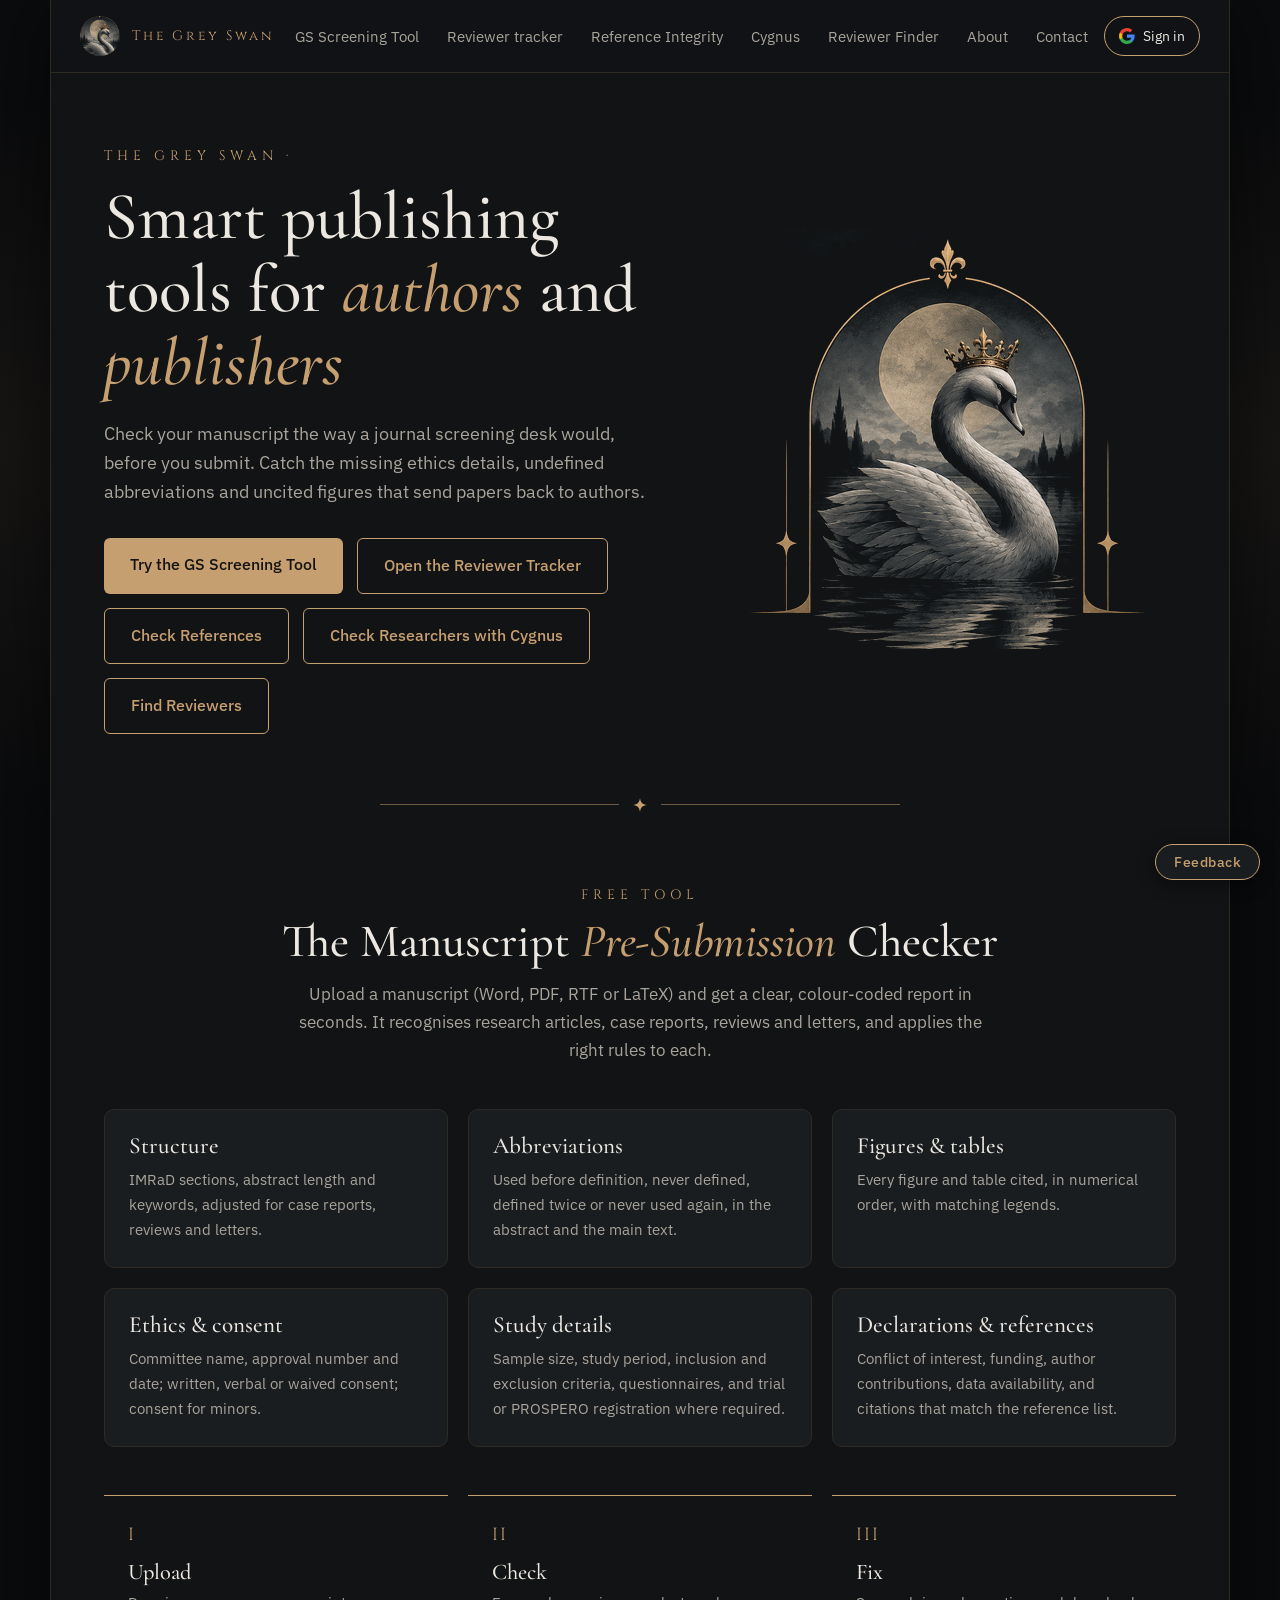
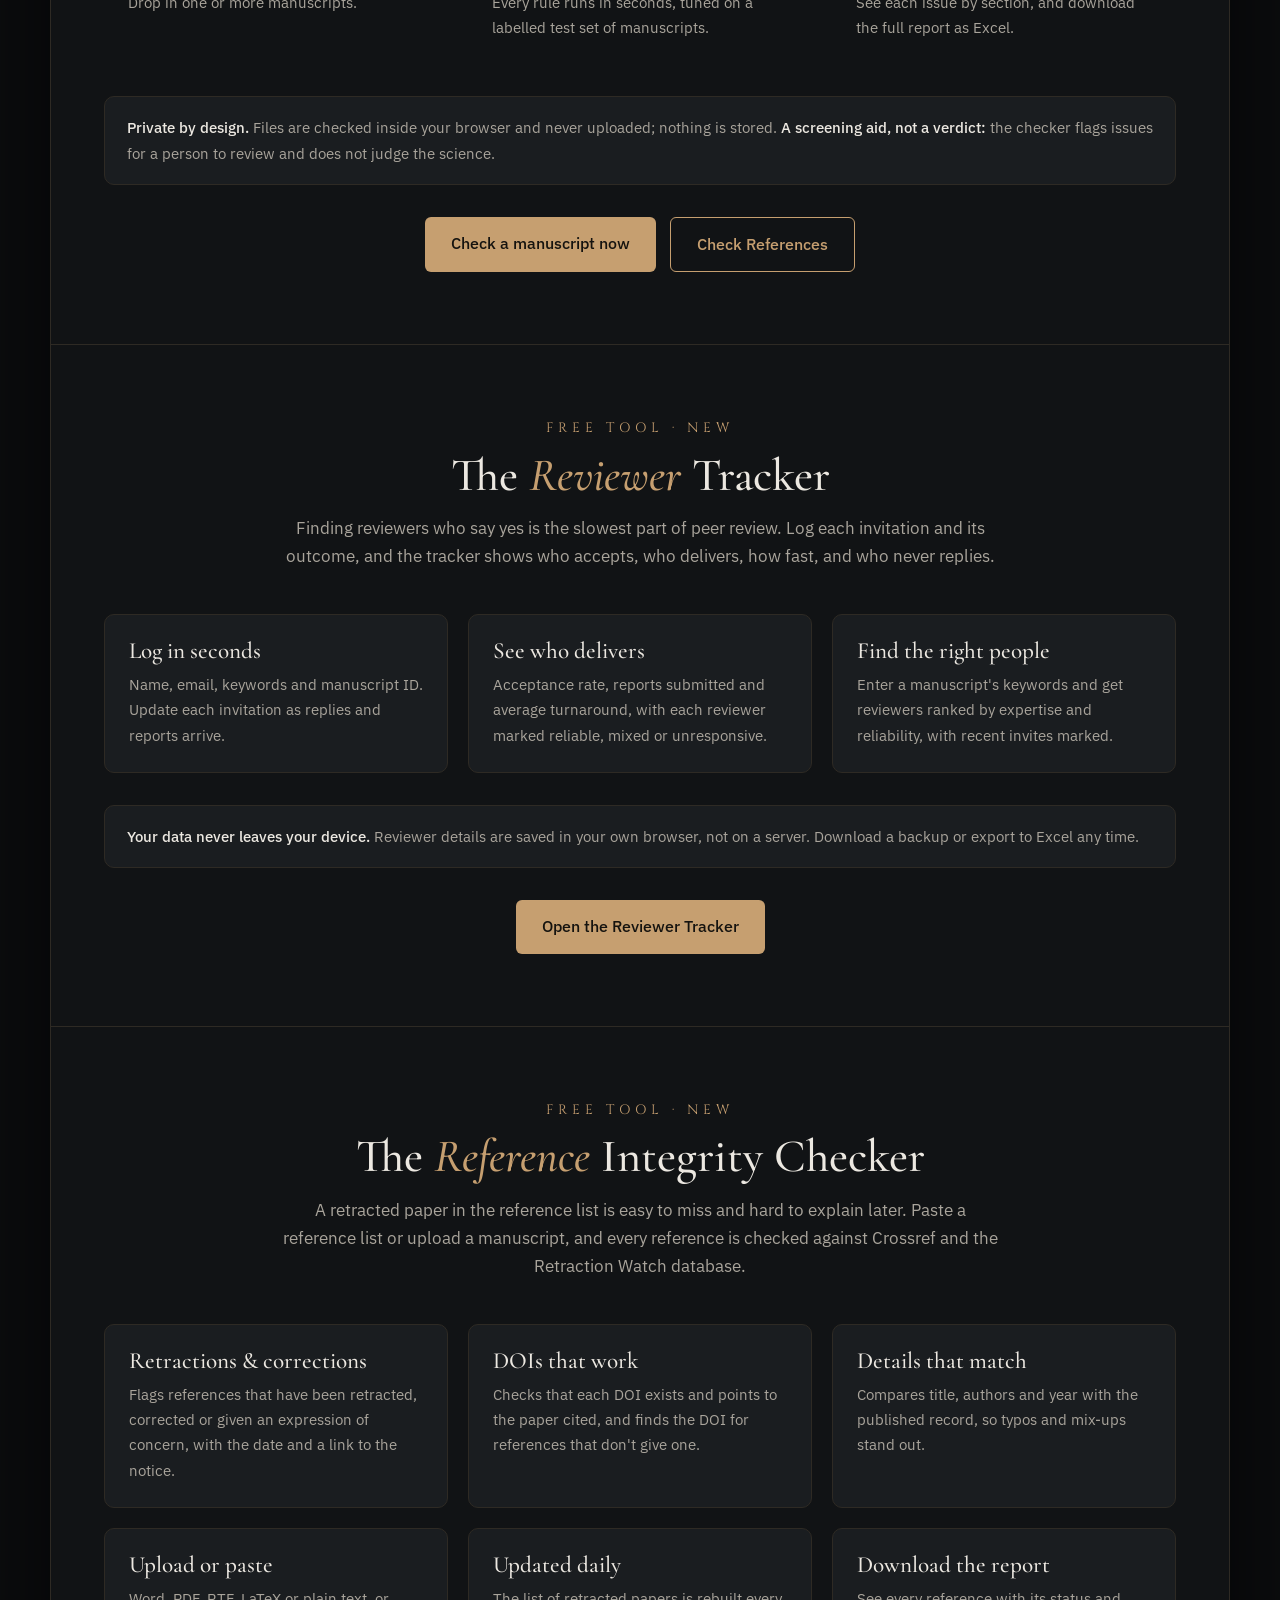
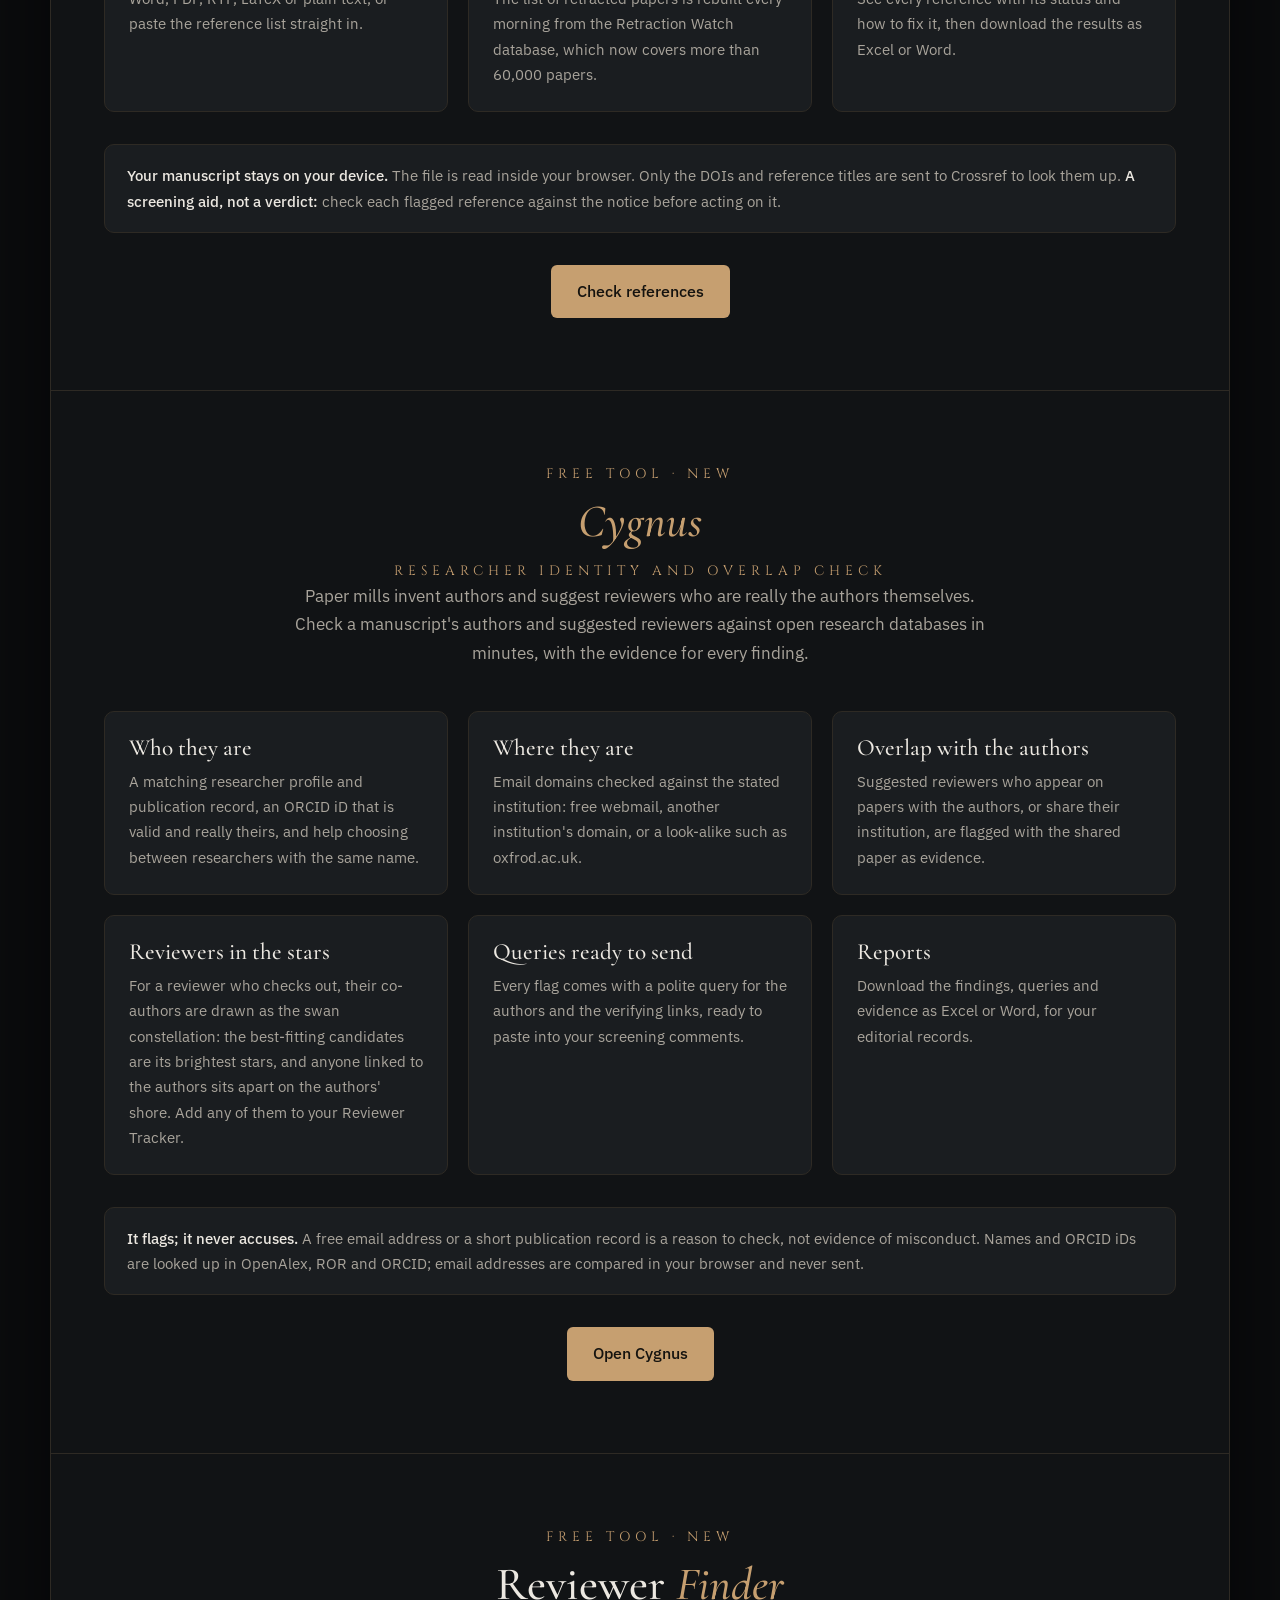
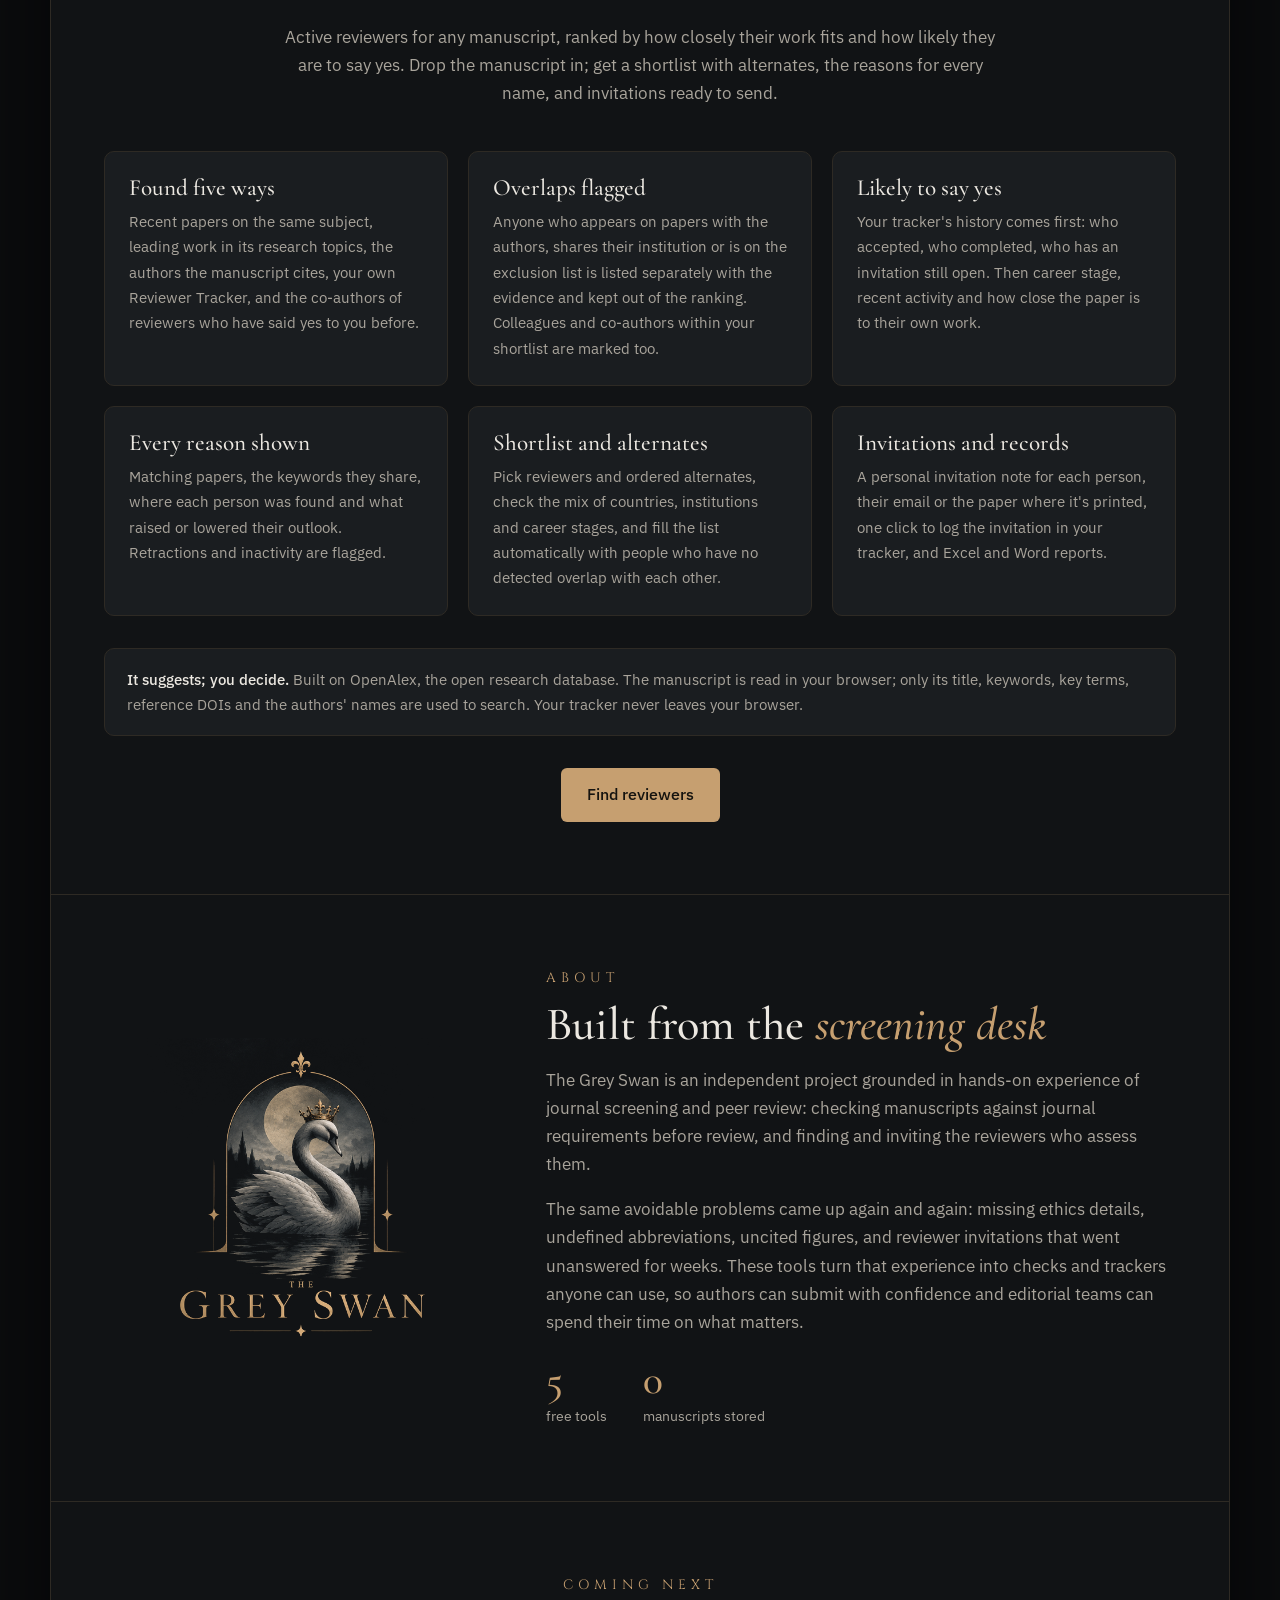
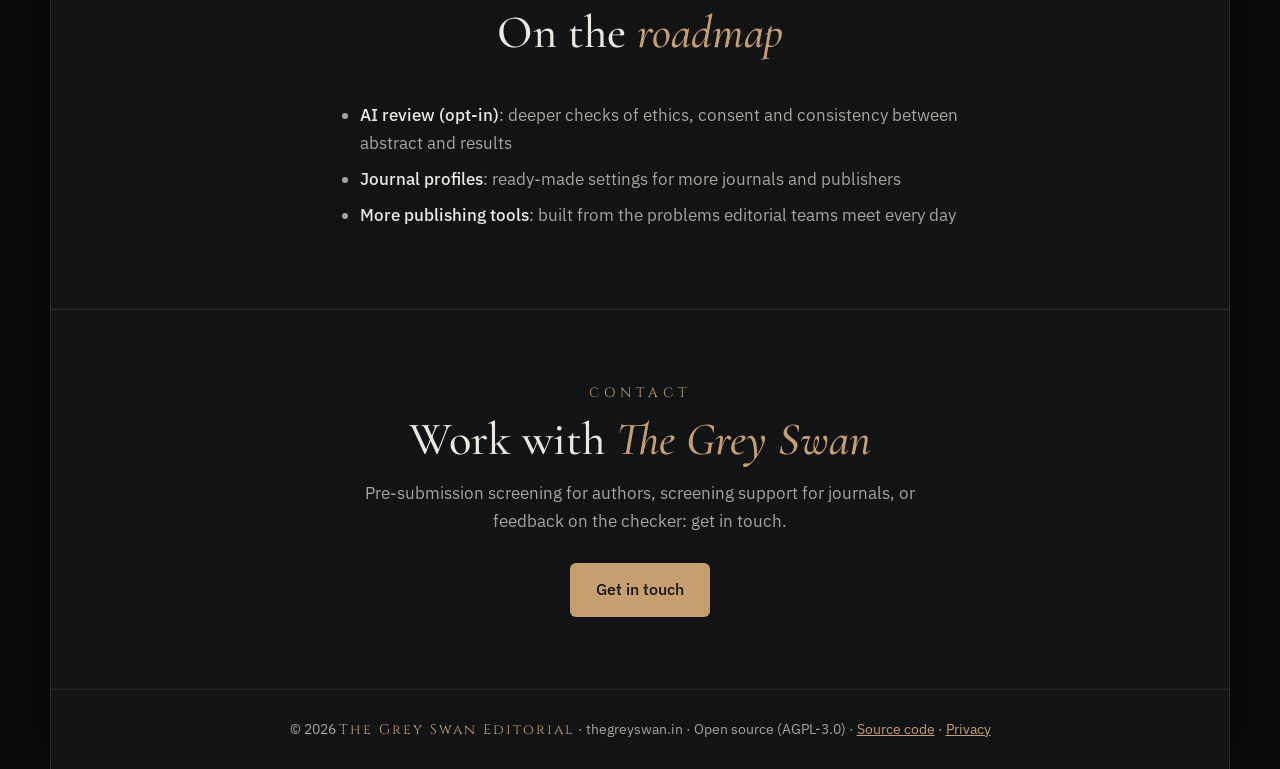
==== index.html @ 47dfd4cc "Add files via upload" ====
<!doctype html>
<html lang="en">
<script>document.documentElement.classList.add("js")</script>
<head>
<meta charset="utf-8">
<meta name="viewport" content="width=device-width, initial-scale=1">
<title>The Grey Swan | Manuscript Pre-Submission Checker</title>
<meta name="description" content="Free tools for authors and journals. Check a manuscript before submission: IMRaD structure, abbreviations, figure and table citations, ethics and consent statements, declarations and references.">
<link rel="canonical" href="https://thegreyswan.in/">
<link rel="icon" type="image/png" sizes="192x192" href="/assets/favicon.png">
<link rel="apple-touch-icon" href="assets/apple-touch-icon.png">
<meta name="theme-color" content="#111315">

<!-- Link previews (LinkedIn, WhatsApp, X) -->
<meta property="og:type" content="website">
<meta property="og:site_name" content="The Grey Swan">
<meta property="og:title" content="The Grey Swan | Manuscript Pre-Submission Checker">
<meta property="og:description" content="Run the technical checks a journal screening desk performs, before you submit. Free and private.">
<meta property="og:url" content="https://thegreyswan.in/">
<meta property="og:image" content="https://thegreyswan.in/assets/og-image.jpg">
<meta name="twitter:card" content="summary_large_image">

<!-- Tells Google what this site and tool are -->
<script type="application/ld+json">
{
  "@context": "https://schema.org",
  "@graph": [
    {"@type": "Organization", "name": "The Grey Swan", "url": "https://thegreyswan.in/",
     "logo": "https://thegreyswan.in/assets/grey_swan_icon.png", "email": "harsh@thegreyswan.in"},
    {"@type": "WebApplication", "name": "Manuscript Pre-Submission Checker",
     "url": "https://thegreyswan.in/checker/", "applicationCategory": "ProductivityApplication",
     "operatingSystem": "Web browser", "offers": {"@type": "Offer", "price": "0", "priceCurrency": "INR"},
     "publisher": {"@type": "Organization", "name": "The Grey Swan"}}
  ]
}
</script>

<link rel="preconnect" href="https://fonts.googleapis.com">
<link rel="preconnect" href="https://fonts.gstatic.com" crossorigin>
<link href="https://fonts.googleapis.com/css2?family=Cinzel:wght@400;500&family=Cormorant+Garamond:ital,wght@0,500;0,600;1,500&family=IBM+Plex+Sans:wght@400;500&display=swap" rel="stylesheet">

<style>
  :root {
    --bg: #111315; --card: #1A1D20; --line: #2E2A24;
    --ink: #ECE8E1; --muted: #A9A49B; --gold: #C69F70; --gold-bright: #E2B885;
    --serif: 'Cormorant Garamond', Georgia, serif;
    --caps: 'Cinzel', 'Trajan Pro', Georgia, serif;
    --sans: 'IBM Plex Sans', system-ui, sans-serif;
  }
  * { box-sizing: border-box; }
  html { scroll-behavior: smooth; }
  body { margin: 0; background: var(--bg); color: var(--ink); font-family: var(--sans);
         font-size: 17px; line-height: 1.65; -webkit-font-smoothing: antialiased; }
  a { color: var(--gold); }
  a:hover { color: var(--gold-bright); }
  img { max-width: 100%; height: auto; display: block; }
  .wrap { max-width: 1120px; margin: 0 auto; padding: 0 24px; }

  /* Header */
  header { border-bottom: 1px solid var(--line); }
  .nav { display: flex; align-items: center; justify-content: space-between; gap: 16px; padding: 16px 0; }
  .brand { display: flex; align-items: center; gap: 12px; text-decoration: none; color: var(--ink); }
  .brand img { width: 40px; height: 40px; border-radius: 50%; object-fit: cover; }
  .brand span { font-family: var(--caps); letter-spacing: 3px; font-size: 0.85rem; color: var(--gold); }
  .nav nav { margin-left: auto; }
  .nav ul { display: flex; gap: 28px; list-style: none; margin: 0; padding: 0; }
  .nav ul a { color: var(--muted); text-decoration: none; font-size: 0.92rem; }
  .nav ul a:hover { color: var(--ink); }

  /* Hero */
  .hero { display: grid; grid-template-columns: 1.25fr 1fr; gap: 48px; align-items: center; padding-top: 72px; padding-bottom: 64px; }
  .eyebrow { font-family: var(--caps); color: var(--gold); letter-spacing: 5px; font-size: 0.85rem; text-transform: uppercase; }
  .eyebrow span { color: var(--muted); }
  h1, h2, h3 { font-family: var(--serif); font-weight: 500; line-height: 1.08; margin: 0; }
  h1 { font-size: clamp(2.6rem, 6vw, 4.2rem); margin: 14px 0 20px; }
  h1 em, h2 em { color: var(--gold); }
  .lead { color: var(--muted); font-size: 1.1rem; max-width: 560px; margin: 0 0 32px; }
  .buttons { display: flex; flex-wrap: wrap; gap: 14px; }
  .btn { display: inline-block; padding: 14px 26px; border-radius: 6px; text-decoration: none; font-weight: 500;
         font-size: 0.98rem; min-height: 48px; }
  .btn-gold { background: var(--gold); color: #15130F; }
  .btn-gold:hover { background: var(--gold-bright); color: #15130F; }
  .btn-line { border: 1px solid var(--gold); color: var(--gold); }
  .btn-line:hover { background: rgba(198, 159, 112, 0.1); }
  .hero-art img { margin: 0 auto; max-height: 420px; width: auto; }

  /* Ornament divider */
  .ornament { display: flex; align-items: center; gap: 14px; margin: 0 auto; max-width: 520px; }
  .ornament::before, .ornament::after { content: ""; flex: 1; height: 1px; background: var(--gold); opacity: 0.5; }
  .ornament svg { width: 14px; height: 14px; flex: none; }

  /* Sections */
  section { padding: 72px 0; }
  .section-head { text-align: center; max-width: 720px; margin: 0 auto 44px; }
  h2 { font-size: clamp(2rem, 4.5vw, 2.9rem); margin: 10px 0 14px; }
  .section-head p { color: var(--muted); margin: 0; }
  .grid { display: grid; grid-template-columns: repeat(3, 1fr); gap: 20px; }
  .grid + .grid { margin-top: 20px; }
  .card { background: var(--card); border: 1px solid var(--line); border-radius: 10px; padding: 24px; }
  .card h3 { font-size: 1.45rem; color: var(--ink); margin-bottom: 8px; }
  .card p { color: var(--muted); margin: 0; font-size: 0.96rem; }
  .steps { counter-reset: step; display: grid; grid-template-columns: repeat(3, 1fr); gap: 20px; }
  .step { counter-increment: step; padding: 24px; border-top: 1px solid var(--gold); }
  .step::before { content: counter(step, upper-roman); font-family: var(--caps); color: var(--gold); font-size: 1.1rem; letter-spacing: 2px; }
  .step h3 { font-size: 1.4rem; margin: 10px 0 6px; }
  .step p { color: var(--muted); margin: 0; font-size: 0.96rem; }
  .note { background: var(--card); border: 1px solid var(--line); border-radius: 10px; padding: 18px 22px;
          color: var(--muted); font-size: 0.95rem; margin-top: 32px; }
  .note b { color: var(--ink); font-weight: 500; }

  .about { display: grid; grid-template-columns: 1fr 1.6fr; gap: 48px; align-items: center; }
  .stats { display: flex; gap: 36px; flex-wrap: wrap; margin-top: 24px; }
  .stat b { display: block; font-family: var(--serif); font-size: 2.6rem; color: var(--gold); font-weight: 500; line-height: 1; }
  .stat span { color: var(--muted); font-size: 0.9rem; }
  .about p { color: var(--muted); }
  .about-logo img { max-width: 320px; margin: 0 auto; }

  .soon li { margin-bottom: 8px; color: var(--muted); }
  .soon li b { color: var(--ink); font-weight: 500; }

  .contact { text-align: center; }
  footer { border-top: 1px solid var(--line); padding: 28px 0; color: var(--muted); font-size: 0.88rem; text-align: center; }
  footer .name { font-family: var(--caps); color: var(--gold); letter-spacing: 2px; }

  /* ---------- Still side rails + scrolling centre page ---------- */
  body { background: #0B0C0E; }
  body::before { content: ""; position: fixed; inset: 0; z-index: -1; pointer-events: none;
    background: radial-gradient(ellipse 50% 60% at 0% 50%, rgba(198,159,112,0.07), transparent 70%),
                radial-gradient(ellipse 50% 60% at 100% 50%, rgba(198,159,112,0.07), transparent 70%); }
  .page { max-width: 1180px; margin: 0 auto; background: var(--bg);
          border-left: 1px solid var(--line); border-right: 1px solid var(--line);
          box-shadow: 0 0 80px rgba(0,0,0,0.6); }
  header { position: sticky; top: 0; z-index: 20; background: rgba(17,19,21,0.86);
           -webkit-backdrop-filter: blur(10px); backdrop-filter: blur(10px); }

  .rail { position: fixed; top: 0; bottom: 0; width: calc((100vw - 1180px) / 2); z-index: 10;
          display: none; align-items: center; justify-content: center; pointer-events: none; }
  .rail-left { left: 0; }
  .rail-right { right: 0; }
  .rail-line { position: absolute; top: 12vh; bottom: 12vh; left: 50%; width: 1px;
               background: linear-gradient(to bottom, transparent, rgba(198,159,112,0.45), transparent); }
  .rail-text { position: relative; writing-mode: vertical-rl; transform: rotate(180deg);
               font-family: var(--caps); color: var(--gold); letter-spacing: 8px; font-size: 0.78rem;
               background: #0B0C0E; padding: 18px 0; opacity: 0.85; }
  .rail-mark { position: absolute; width: 12px; height: 12px; left: calc(50% - 6px); }
  .rail-mark.top { top: calc(12vh - 6px); } .rail-mark.bottom { bottom: calc(12vh - 6px); }
  .progress { position: absolute; left: 50%; top: 12vh; width: 1px; background: var(--gold-bright);
              height: 0; transform-origin: top; }
  .rail-nav { position: relative; list-style: none; margin: 0; padding: 0; display: flex; flex-direction: column;
              gap: 22px; pointer-events: auto; }
  .rail-nav a { display: flex; align-items: center; justify-content: center; position: relative;
                width: 16px; height: 16px; text-decoration: none; }
  .rail-nav a::before { content: ""; width: 7px; height: 7px; transform: rotate(45deg);
                        border: 1px solid var(--gold); background: #0B0C0E; transition: all .3s; }
  .rail-nav a.active::before { background: var(--gold-bright); box-shadow: 0 0 12px rgba(226,184,133,0.7);
                               width: 10px; height: 10px; }
  .rail-nav span { position: absolute; right: 26px; white-space: nowrap; font-size: 0.78rem; color: var(--muted);
                   opacity: 0; transform: translateX(6px); transition: all .25s; }
  .rail-nav a:hover span, .rail-nav a.active span { opacity: 1; transform: none; }
  .rail-nav a.active span { color: var(--gold); }
  @media (min-width: 1360px) { .rail { display: flex; } }

  section, main { scroll-margin-top: 76px; }

  /* Gentle fade-up as sections come into view */
  .js .reveal { opacity: 0; transform: translateY(28px); transition: opacity .7s ease, transform .7s ease; }
  .js .reveal.in { opacity: 1; transform: none; }
  .hero-art img { will-change: transform; }
  @media (prefers-reduced-motion: reduce) {
    html { scroll-behavior: auto; }
    .js .reveal { opacity: 1; transform: none; transition: none; }
  }

  @media (max-width: 860px) {
    .hero, .about { grid-template-columns: 1fr; gap: 32px; }
    .hero { padding-top: 40px; padding-bottom: 48px; text-align: left; }
    .hero-art { order: -1; }
    .hero-art img { max-height: 260px; }
    .grid, .steps { grid-template-columns: 1fr; }
    .nav ul { gap: 16px; }
    .about-logo { order: -1; }
    section { padding: 52px 0; }
  }
  @media (max-width: 520px) {
    .nav ul { display: none; }
    .eyebrow { letter-spacing: 3px; font-size: 0.75rem; }
    .btn { width: 100%; text-align: center; }
  }
</style>
<link rel="stylesheet" href="assets/account.css">
</head>
<body>

<aside class="rail rail-left" aria-hidden="true">
  <div class="rail-line"></div><div class="progress" id="progress"></div>
  <svg class="rail-mark top" viewBox="0 0 20 20"><path d="M10 0C10.8 6.5 13.5 9.2 20 10C13.5 10.8 10.8 13.5 10 20C9.2 13.5 6.5 10.8 0 10C6.5 9.2 9.2 6.5 10 0Z" fill="#C69F70"/></svg><svg class="rail-mark bottom" viewBox="0 0 20 20"><path d="M10 0C10.8 6.5 13.5 9.2 20 10C13.5 10.8 10.8 13.5 10 20C9.2 13.5 6.5 10.8 0 10C6.5 9.2 9.2 6.5 10 0Z" fill="#C69F70"/></svg>
  <div class="rail-text">The Grey Swan · Editorial · MMXXVI</div>
</aside>
<aside class="rail rail-right">
  <div class="rail-line"></div>
  <svg class="rail-mark top" viewBox="0 0 20 20"><path d="M10 0C10.8 6.5 13.5 9.2 20 10C13.5 10.8 10.8 13.5 10 20C9.2 13.5 6.5 10.8 0 10C6.5 9.2 9.2 6.5 10 0Z" fill="#C69F70"/></svg><svg class="rail-mark bottom" viewBox="0 0 20 20"><path d="M10 0C10.8 6.5 13.5 9.2 20 10C13.5 10.8 10.8 13.5 10 20C9.2 13.5 6.5 10.8 0 10C6.5 9.2 9.2 6.5 10 0Z" fill="#C69F70"/></svg>
  <ul class="rail-nav" aria-label="Sections">
    <li><a href="#top"><span>Home</span></a></li>
    <li><a href="#checker"><span>Screening tool</span></a></li>
    <li><a href="#tracker"><span>Reviewer tracker</span></a></li>
    <li><a href="#references"><span>Reference integrity</span></a></li>
    <li><a href="#researchers"><span>Cygnus</span></a></li>
    <li><a href="#reviewers"><span>Reviewer finder</span></a></li>
    <li><a href="#about"><span>About</span></a></li>
    <li><a href="#contact"><span>Contact</span></a></li>
  </ul>
</aside>

<div class="page">
<header>
  <div class="wrap nav">
    <a class="brand" href="#top" aria-label="The Grey Swan, home">
      <img src="assets/grey_swan_icon.png" alt="" width="40" height="40">
      <span>The Grey Swan</span>
    </a>
    <nav aria-label="Main">
      <ul>
        <li><a href="#checker">GS Screening Tool</a></li>
        <li><a href="#tracker">Reviewer tracker</a></li>
        <li><a href="#references">Reference Integrity</a></li>
        <li><a href="#researchers">Cygnus</a></li>
        <li><a href="#reviewers">Reviewer Finder</a></li>
        <li><a href="#about">About</a></li>
        <li><a href="#contact">Contact</a></li>
      </ul>
    </nav>
    <div id="gs-account"></div>
  </div>
</header>

<main id="top">
  <div class="wrap hero">
    <div>
      <div class="eyebrow">The Grey Swan <span>· </span></div>
      <h1>Smart publishing tools for <em>authors</em> and <em>publishers</em></h1>
      <p class="lead">Check your manuscript the way a journal screening desk would, before you submit. Catch the missing
        ethics details, undefined abbreviations and uncited figures that send papers back to authors.</p>
      <div class="buttons">
        <a class="btn btn-gold" href="checker/">Try the GS Screening Tool</a>
        <a class="btn btn-line" href="tracker/">Open the Reviewer Tracker</a>
        <a class="btn btn-line" href="references/">Check References</a>
        <a class="btn btn-line" href="researchers/">Check Researchers with Cygnus</a>
        <a class="btn btn-line" href="reviewers/">Find Reviewers</a>
      </div>
    </div>
    <div class="hero-art">
      <img src="assets/grey_swan_emblem.png" alt="The Grey Swan emblem: a crowned swan beneath a gilded arch" width="400" height="420">
    </div>
  </div>

  <div class="ornament" aria-hidden="true"><svg viewBox="0 0 20 20"><path d="M10 0C10.8 6.5 13.5 9.2 20 10C13.5 10.8 10.8 13.5 10 20C9.2 13.5 6.5 10.8 0 10C6.5 9.2 9.2 6.5 10 0Z" fill="#C69F70"/></svg></div>

  <section id="checker">
    <div class="wrap">
      <div class="section-head">
        <div class="eyebrow">Free tool</div>
        <h2>The Manuscript <em>Pre-Submission</em> Checker</h2>
        <p>Upload a manuscript (Word, PDF, RTF or LaTeX) and get a clear, colour-coded report in seconds. It recognises research articles,
          case reports, reviews and letters, and applies the right rules to each.</p>
      </div>

      <div class="grid">
        <div class="card"><h3>Structure</h3><p>IMRaD sections, abstract length and keywords, adjusted for case reports, reviews and letters.</p></div>
        <div class="card"><h3>Abbreviations</h3><p>Used before definition, never defined, defined twice or never used again, in the abstract and the main text.</p></div>
        <div class="card"><h3>Figures &amp; tables</h3><p>Every figure and table cited, in numerical order, with matching legends.</p></div>
        <div class="card"><h3>Ethics &amp; consent</h3><p>Committee name, approval number and date; written, verbal or waived consent; consent for minors.</p></div>
        <div class="card"><h3>Study details</h3><p>Sample size, study period, inclusion and exclusion criteria, questionnaires, and trial or PROSPERO registration where required.</p></div>
        <div class="card"><h3>Declarations &amp; references</h3><p>Conflict of interest, funding, author contributions, data availability, and citations that match the reference list.</p></div>
      </div>

      <div class="steps" style="margin-top:48px">
        <div class="step"><h3>Upload</h3><p>Drop in one or more manuscripts.</p></div>
        <div class="step"><h3>Check</h3><p>Every rule runs in seconds, tuned on a labelled test set of manuscripts.</p></div>
        <div class="step"><h3>Fix</h3><p>See each issue by section, and download the full report as Excel.</p></div>
      </div>

     <div class="note"><b>Private by design.</b> Files are checked inside your browser and never uploaded; nothing
  is stored. <b>A screening aid, not a verdict:</b> the checker flags issues for a person to review and does not judge the science.</div>

      <div class="buttons" style="justify-content:center;margin-top:32px">
        <a class="btn btn-gold" href="checker/">Check a manuscript now</a>
        <a class="btn btn-line" href="references/">Check References</a>
      </div>
    </div>
  </section>

  <section id="tracker" style="border-top:1px solid var(--line)">
    <div class="wrap">
      <div class="section-head">
        <div class="eyebrow">Free tool · New</div>
        <h2>The <em>Reviewer</em> Tracker</h2>
        <p>Finding reviewers who say yes is the slowest part of peer review. Log each invitation and its outcome, and the
          tracker shows who accepts, who delivers, how fast, and who never replies.</p>
      </div>
      <div class="grid">
        <div class="card"><h3>Log in seconds</h3><p>Name, email, keywords and manuscript ID. Update each invitation as replies and reports arrive.</p></div>
        <div class="card"><h3>See who delivers</h3><p>Acceptance rate, reports submitted and average turnaround, with each reviewer marked reliable, mixed or unresponsive.</p></div>
        <div class="card"><h3>Find the right people</h3><p>Enter a manuscript's keywords and get reviewers ranked by expertise and reliability, with recent invites marked.</p></div>
      </div>
      <div class="note"><b>Your data never leaves your device.</b> Reviewer details are saved in your own browser, not on a server.
        Download a backup or export to Excel any time.</div>
      <div class="buttons" style="justify-content:center;margin-top:32px">
        <a class="btn btn-gold" href="tracker/">Open the Reviewer Tracker</a>
      </div>
    </div>
  </section>
  <section id="references" style="border-top:1px solid var(--line)">
    <div class="wrap">
      <div class="section-head">
        <div class="eyebrow">Free tool · New</div>
        <h2>The <em>Reference</em> Integrity Checker</h2>
        <p>A retracted paper in the reference list is easy to miss and hard to explain later. Paste a reference list or
          upload a manuscript, and every reference is checked against Crossref and the Retraction Watch database.</p>
      </div>
      <div class="grid">
        <div class="card"><h3>Retractions &amp; corrections</h3><p>Flags references that have been retracted, corrected or given an expression of concern, with the date and a link to the notice.</p></div>
        <div class="card"><h3>DOIs that work</h3><p>Checks that each DOI exists and points to the paper cited, and finds the DOI for references that don't give one.</p></div>
        <div class="card"><h3>Details that match</h3><p>Compares title, authors and year with the published record, so typos and mix-ups stand out.</p></div>
      </div>
      <div class="grid">
        <div class="card"><h3>Upload or paste</h3><p>Word, PDF, RTF, LaTeX or plain text, or paste the reference list straight in.</p></div>
        <div class="card"><h3>Updated daily</h3><p>The list of retracted papers is rebuilt every morning from the Retraction Watch database, which now covers more than 60,000 papers.</p></div>
        <div class="card"><h3>Download the report</h3><p>See every reference with its status and how to fix it, then download the results as Excel or Word.</p></div>
      </div>
      <div class="note"><b>Your manuscript stays on your device.</b> The file is read inside your browser. Only the
        DOIs and reference titles are sent to Crossref to look them up. <b>A screening aid, not a verdict:</b> check
        each flagged reference against the notice before acting on it.</div>
      <div class="buttons" style="justify-content:center;margin-top:32px">
        <a class="btn btn-gold" href="references/">Check references</a>
      </div>
    </div>
  </section>
  <section id="researchers" style="border-top:1px solid var(--line)">
    <div class="wrap">
      <div class="section-head">
        <div class="eyebrow">Free tool · New</div>
        <h2><em>Cygnus</em></h2>
        <div class="eyebrow" style="margin-top:6px">Researcher identity and overlap check</div>
        <p>Paper mills invent authors and suggest reviewers who are really the authors themselves. Check a manuscript's
          authors and suggested reviewers against open research databases in minutes, with the evidence for every
          finding.</p>
      </div>
      <div class="grid">
        <div class="card"><h3>Who they are</h3><p>A matching researcher profile and publication record, an ORCID iD that is valid and really theirs, and help choosing between researchers with the same name.</p></div>
        <div class="card"><h3>Where they are</h3><p>Email domains checked against the stated institution: free webmail, another institution's domain, or a look-alike such as oxfrod.ac.uk.</p></div>
        <div class="card"><h3>Overlap with the authors</h3><p>Suggested reviewers who appear on papers with the authors, or share their institution, are flagged with the shared paper as evidence.</p></div>
      </div>
      <div class="grid">
        <div class="card"><h3>Reviewers in the stars</h3><p>For a reviewer who checks out, their co-authors are drawn as the swan constellation: the best-fitting candidates are its brightest stars, and anyone linked to the authors sits apart on the authors' shore. Add any of them to your Reviewer Tracker.</p></div>
        <div class="card"><h3>Queries ready to send</h3><p>Every flag comes with a polite query for the authors and the verifying links, ready to paste into your screening comments.</p></div>
        <div class="card"><h3>Reports</h3><p>Download the findings, queries and evidence as Excel or Word, for your editorial records.</p></div>
      </div>
      <div class="note"><b>It flags; it never accuses.</b> A free email address or a short publication record is a reason
        to check, not evidence of misconduct. Names and ORCID iDs are looked up in OpenAlex, ROR and ORCID; email
        addresses are compared in your browser and never sent.</div>
      <div class="buttons" style="justify-content:center;margin-top:32px">
        <a class="btn btn-gold" href="researchers/">Open Cygnus</a>
      </div>
    </div>
  </section>
  <section id="reviewers" style="border-top:1px solid var(--line)">
    <div class="wrap">
      <div class="section-head">
        <div class="eyebrow">Free tool · New</div>
        <h2>Reviewer <em>Finder</em></h2>
        <p>Active reviewers for any manuscript, ranked by how closely their work fits and how likely they
          are to say yes. Drop the manuscript in; get a shortlist with alternates, the reasons for every name, and
          invitations ready to send.</p>
      </div>
      <div class="grid">
        <div class="card"><h3>Found five ways</h3><p>Recent papers on the same subject, leading work in its research topics, the authors the manuscript cites, your own Reviewer Tracker, and the co-authors of reviewers who have said yes to you before.</p></div>
        <div class="card"><h3>Overlaps flagged</h3><p>Anyone who appears on papers with the authors, shares their institution or is on the exclusion list is listed separately with the evidence and kept out of the ranking. Colleagues and co-authors within your shortlist are marked too.</p></div>
        <div class="card"><h3>Likely to say yes</h3><p>Your tracker's history comes first: who accepted, who completed, who has an invitation still open. Then career stage, recent activity and how close the paper is to their own work.</p></div>
      </div>
      <div class="grid">
        <div class="card"><h3>Every reason shown</h3><p>Matching papers, the keywords they share, where each person was found and what raised or lowered their outlook. Retractions and inactivity are flagged.</p></div>
        <div class="card"><h3>Shortlist and alternates</h3><p>Pick reviewers and ordered alternates, check the mix of countries, institutions and career stages, and fill the list automatically with people who have no detected overlap with each other.</p></div>
        <div class="card"><h3>Invitations and records</h3><p>A personal invitation note for each person, their email or the paper where it's printed, one click to log the invitation in your tracker, and Excel and Word reports.</p></div>
      </div>
      <div class="note"><b>It suggests; you decide.</b> Built on OpenAlex, the open research database. The manuscript is
        read in your browser; only its title, keywords, key terms, reference DOIs and the authors' names are used to
        search. Your tracker never leaves your browser.</div>
      <div class="buttons" style="justify-content:center;margin-top:32px">
        <a class="btn btn-gold" href="reviewers/">Find reviewers</a>
      </div>
    </div>
  </section>
  <section id="about" style="border-top:1px solid var(--line)">
    <div class="wrap about">
      <div class="about-logo"><img src="assets/the_grey_swan_logo.png" alt="The Grey Swan logo" width="320" height="320"></div>
      <div>
        <div class="eyebrow">About</div>
        <h2>Built from the <em>screening desk</em></h2>
        <p>The Grey Swan is an independent project grounded in hands-on experience of journal screening and
          peer review: checking manuscripts against journal requirements before review, and finding and inviting the
          reviewers who assess them.</p>
        <p>The same avoidable problems came up again and again: missing ethics details, undefined abbreviations, uncited
          figures, and reviewer invitations that went unanswered for weeks. These tools turn that experience into checks
          and trackers anyone can use, so authors can submit with confidence and editorial teams can spend their time on
          what matters.</p>
        <div class="stats">
          <div class="stat"><b>5</b><span>free tools</span></div>
          <div class="stat"><b>0</b><span>manuscripts stored</span></div>
        </div>
      </div>
    </div>
  </section>

  <section style="border-top:1px solid var(--line)">
    <div class="wrap">
      <div class="section-head">
        <div class="eyebrow">Coming next</div>
        <h2>On the <em>roadmap</em></h2>
      </div>
      <ul class="soon" style="max-width:640px;margin:0 auto">
        <li><b>AI review (opt-in)</b>: deeper checks of ethics, consent and consistency between abstract and results</li>
        <li><b>Journal profiles</b>: ready-made settings for more journals and publishers</li>
        <li><b>More publishing tools</b>: built from the problems editorial teams meet every day</li>
      </ul>
    </div>
  </section>

  <section id="contact" class="contact" style="border-top:1px solid var(--line)">
    <div class="wrap">
      <div class="eyebrow">Contact</div>
      <h2>Work with <em>The Grey Swan</em></h2>
      <p style="color:var(--muted);max-width:620px;margin:0 auto 28px">Pre-submission screening for authors, screening support for
        journals, or feedback on the checker: get in touch.</p>
      <div class="buttons" style="justify-content:center">
        <a class="btn btn-gold" href="mailto:harsh@thegreyswan.in?subject=The%20Grey%20Swan%20">Get in touch</a>
      </div>
    </div>
  </section>
</main>

<footer>
  <div class="wrap">© 2026 <span class="name">The Grey Swan Editorial</span> · thegreyswan.in · Open source (AGPL-3.0) · <a href="https://github.com/TheHarshMaan/manuscript-checker">Source code</a> · <a href="privacy/">Privacy</a></div>
</footer>
</div>


<script>
(function () {
  var reduce = window.matchMedia("(prefers-reduced-motion: reduce)").matches;
  // Fade sections in as they scroll into view
  var items = document.querySelectorAll(".section-head, .card, .step, .note, .about > div, .soon, .contact .buttons");
  if ("IntersectionObserver" in window && !reduce) {
    var io = new IntersectionObserver(function (es) {
      es.forEach(function (e) { if (e.isIntersecting) { e.target.classList.add("in"); io.unobserve(e.target); } });
    }, { rootMargin: "0px 0px -8% 0px" });
    items.forEach(function (el, i) { el.classList.add("reveal"); el.style.transitionDelay = (i % 3) * 80 + "ms"; io.observe(el); });
  }
  // Right rail: highlight the section on screen
  var links = document.querySelectorAll(".rail-nav a");
  var ids = Array.prototype.map.call(links, function (a) { return a.getAttribute("href").slice(1); });
  var bar = document.getElementById("progress"), art = document.querySelector(".hero-art img"), ticking = false;
  function update() {
    ticking = false;
    var y = window.scrollY, h = document.documentElement.scrollHeight - innerHeight, current = ids[0];
    ids.forEach(function (id) { var el = document.getElementById(id); if (el && el.getBoundingClientRect().top < innerHeight * 0.4) current = id; });
    if (y >= h - 2) current = ids[ids.length - 1];
    links.forEach(function (a) { a.classList.toggle("active", a.getAttribute("href") === "#" + current); });
    // Left rail: a gold line fills as you read down the page
    if (bar) bar.style.height = (h > 0 ? y / h : 0) * 76 + "vh";
    // The swan drifts slightly slower than the page
    if (art && !reduce && y < innerHeight) art.style.transform = "translateY(" + y * 0.12 + "px)";
  }
  addEventListener("scroll", function () { if (!ticking) { ticking = true; requestAnimationFrame(update); } }, { passive: true });
  addEventListener("resize", update);
  update();
})();
</script>
<script src="assets/account.js"></script>
<script src="assets/feedback.js"></script>
</body>
</html>
---- assets/account.css ----
/* The Grey Swan: the account button, its menu and dialogs (used on every page) */
#gs-account { position: relative; flex: none; font-family: 'IBM Plex Sans', system-ui, sans-serif; font-size: 0.9rem; z-index: 50; }
#gs-account button { font: inherit; cursor: pointer; }

.gs-signin { display: inline-flex; align-items: center; gap: 8px; background: transparent; color: #ECE8E1;
             border: 1px solid #C69F70; border-radius: 999px; padding: 7px 14px; min-height: 38px; }
.gs-signin:hover { background: rgba(198, 159, 112, 0.12); }

.gs-chip { display: inline-flex; align-items: center; gap: 9px; background: #1A1D20; color: #ECE8E1;
           border: 1px solid #2E2A24; border-radius: 999px; padding: 4px 12px 4px 4px; min-height: 38px; }
.gs-chip:hover, .gs-chip[aria-expanded="true"] { border-color: #C69F70; }
.gs-chip img, .gs-initial { width: 30px; height: 30px; border-radius: 50%; object-fit: cover; flex: none; }
.gs-initial { display: grid; place-items: center; background: #C69F70; color: #15130F; font-weight: 500; }
.gs-name { max-width: 120px; overflow: hidden; text-overflow: ellipsis; white-space: nowrap; }
.gs-dot { width: 8px; height: 8px; border-radius: 50%; background: #8C8880; flex: none; }
.gs-dot.ok { background: #8FC79A; }
.gs-dot.busy { background: #E0B86A; animation: gs-pulse 1s ease-in-out infinite alternate; }
.gs-dot.warn { background: #E8907F; }
.gs-dot.paused { background: #E0B86A; }
@keyframes gs-pulse { from { opacity: 0.35; } to { opacity: 1; } }

.gs-menu { position: absolute; right: 0; top: calc(100% + 8px); width: 280px; background: #1A1D20;
           border: 1px solid #2E2A24; border-radius: 10px; padding: 8px; box-shadow: 0 14px 40px rgba(0, 0, 0, 0.55); text-align: left; }
.gs-menu[hidden] { display: none; }
.gs-menu-head { padding: 8px 10px 10px; border-bottom: 1px solid #2E2A24; }
.gs-menu-head b { display: block; color: #ECE8E1; font-weight: 500; }
.gs-menu-head span { color: #A9A49B; font-size: 0.84rem; word-break: break-all; }
.gs-menu-status { padding: 9px 10px; color: #A9A49B; font-size: 0.82rem; }
.gs-menu-status.ok { color: #8FC79A; }
.gs-menu-status.warn { color: #E8907F; }
.gs-menu-status.paused { color: #E0B86A; }
.gs-menu-status small { display: block; color: #A9A49B; margin-top: 3px; }
.gs-menu-item { display: block; width: 100%; text-align: left; background: none; border: 0; color: #ECE8E1;
                padding: 9px 10px; border-radius: 6px; text-decoration: none; font-size: 0.9rem; }
.gs-menu-item:hover { background: #202428; color: #ECE8E1; }
.gs-menu .gs-btn { width: calc(100% - 4px); margin: 2px 2px 6px; }

.gs-btn { background: transparent; color: #C69F70; border: 1px solid #C69F70; border-radius: 6px; padding: 10px 16px;
          font: 500 0.92rem 'IBM Plex Sans', system-ui, sans-serif; cursor: pointer; min-height: 42px; }
.gs-btn:hover { background: rgba(198, 159, 112, 0.1); }
.gs-btn-gold { background: #C69F70; color: #15130F; }
.gs-btn-gold:hover { background: #E2B885; }
.gs-btn-danger { color: #E8907F; border-color: #E8907F; }
.gs-btn-danger:hover { background: rgba(232, 144, 127, 0.1); }

.gs-modal { position: fixed; inset: 0; z-index: 1000; display: grid; place-items: center; padding: 20px;
            background: rgba(5, 6, 7, 0.72); font-family: 'IBM Plex Sans', system-ui, sans-serif; }
.gs-modal-box { max-width: 460px; width: 100%; background: #1A1D20; border: 1px solid #2E2A24; border-radius: 12px; padding: 24px; color: #ECE8E1; }
.gs-modal-box h3 { font: 500 1.5rem 'Cormorant Garamond', Georgia, serif; margin: 0 0 8px; }
.gs-modal-box p { color: #A9A49B; margin: 0 0 20px; line-height: 1.55; }
.gs-modal-buttons { display: flex; flex-wrap: wrap; gap: 10px; }

/* "Saved to your account" notes inside the tools */
.gs-history { margin-top: 18px; }
.gs-history h3 { font: 500 1.25rem 'Cormorant Garamond', Georgia, serif; margin: 0 0 8px; color: #ECE8E1; }
.gs-history ul { list-style: none; margin: 0; padding: 0; }
.gs-history li { display: flex; justify-content: space-between; gap: 10px; padding: 8px 0; border-top: 1px solid #2E2A24; font-size: 0.86rem; }
.gs-history li button { background: none; border: 0; color: #C69F70; cursor: pointer; padding: 0; font: inherit; text-align: left; }
.gs-history .when { color: #A9A49B; white-space: nowrap; }

@media (max-width: 520px) {
  .gs-name { display: none; }
  .gs-chip { padding-right: 8px; }
  .gs-menu { width: min(280px, calc(100vw - 32px)); }
}
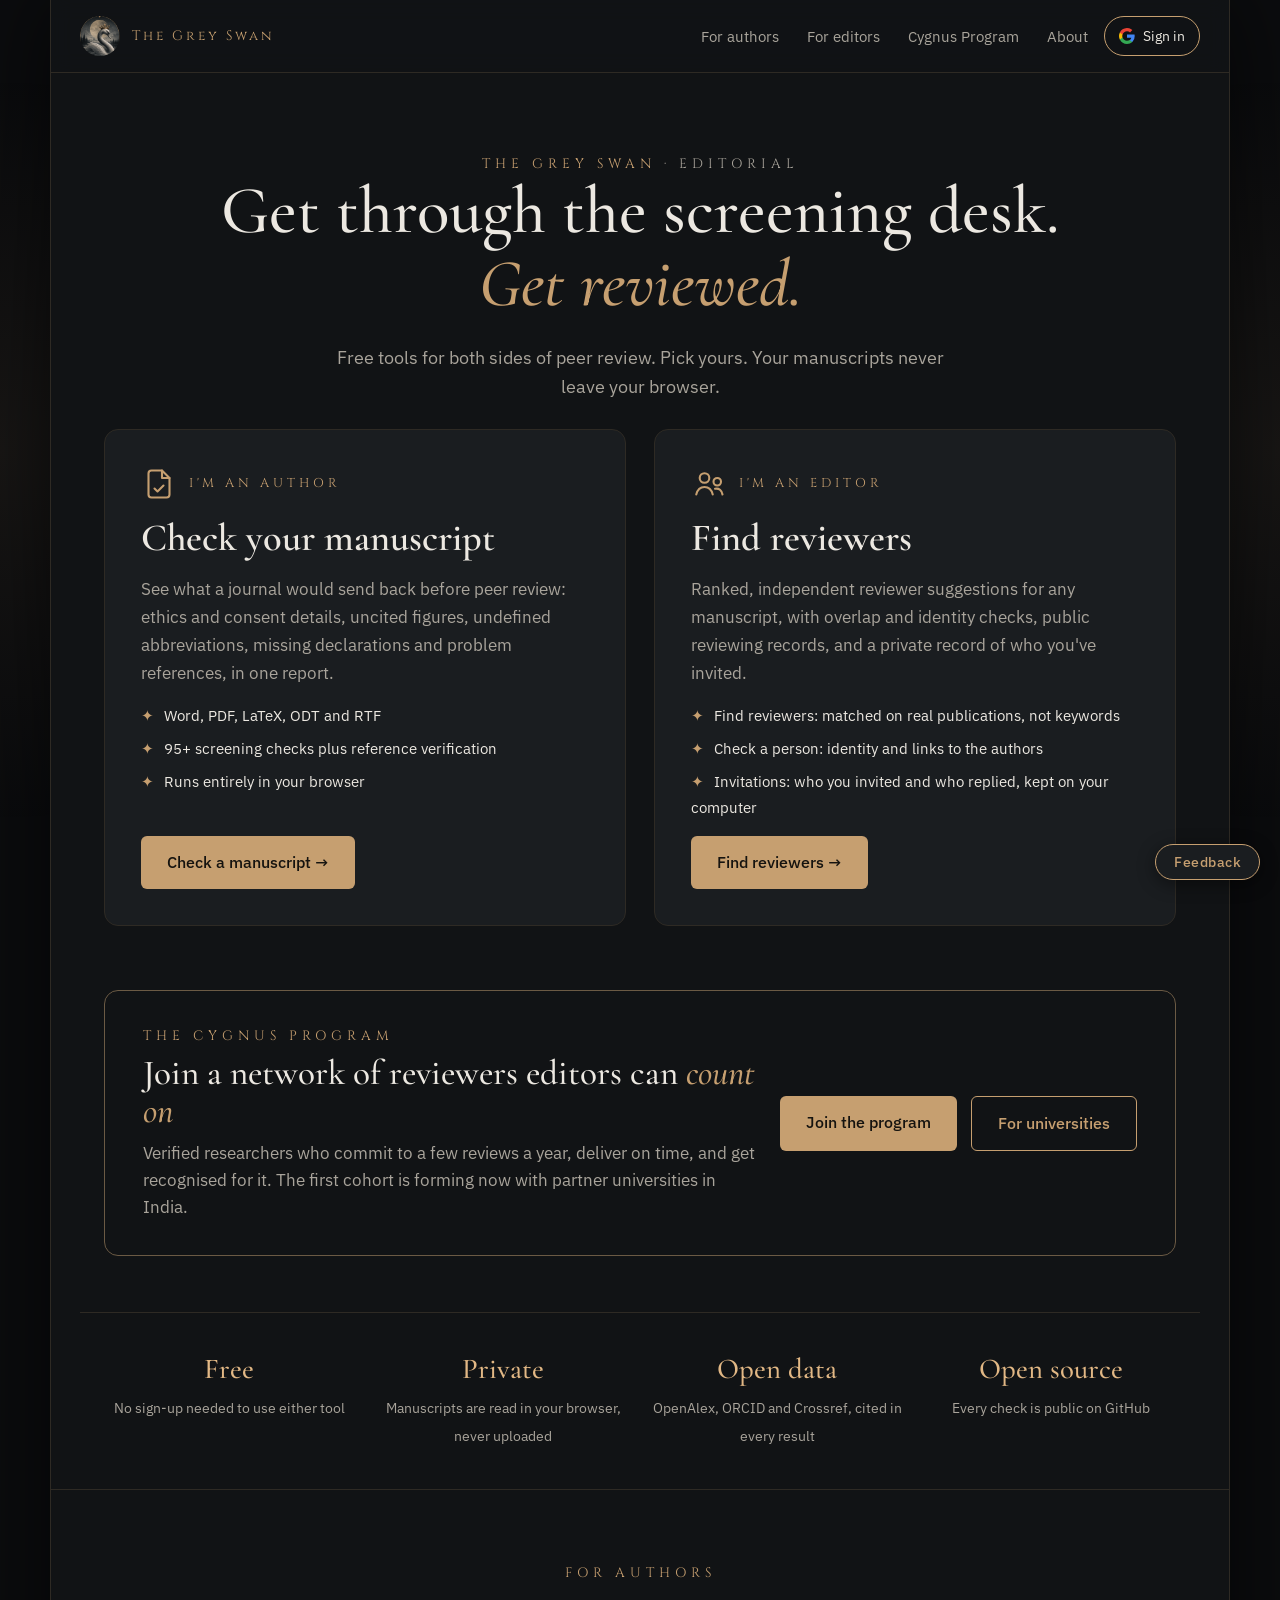
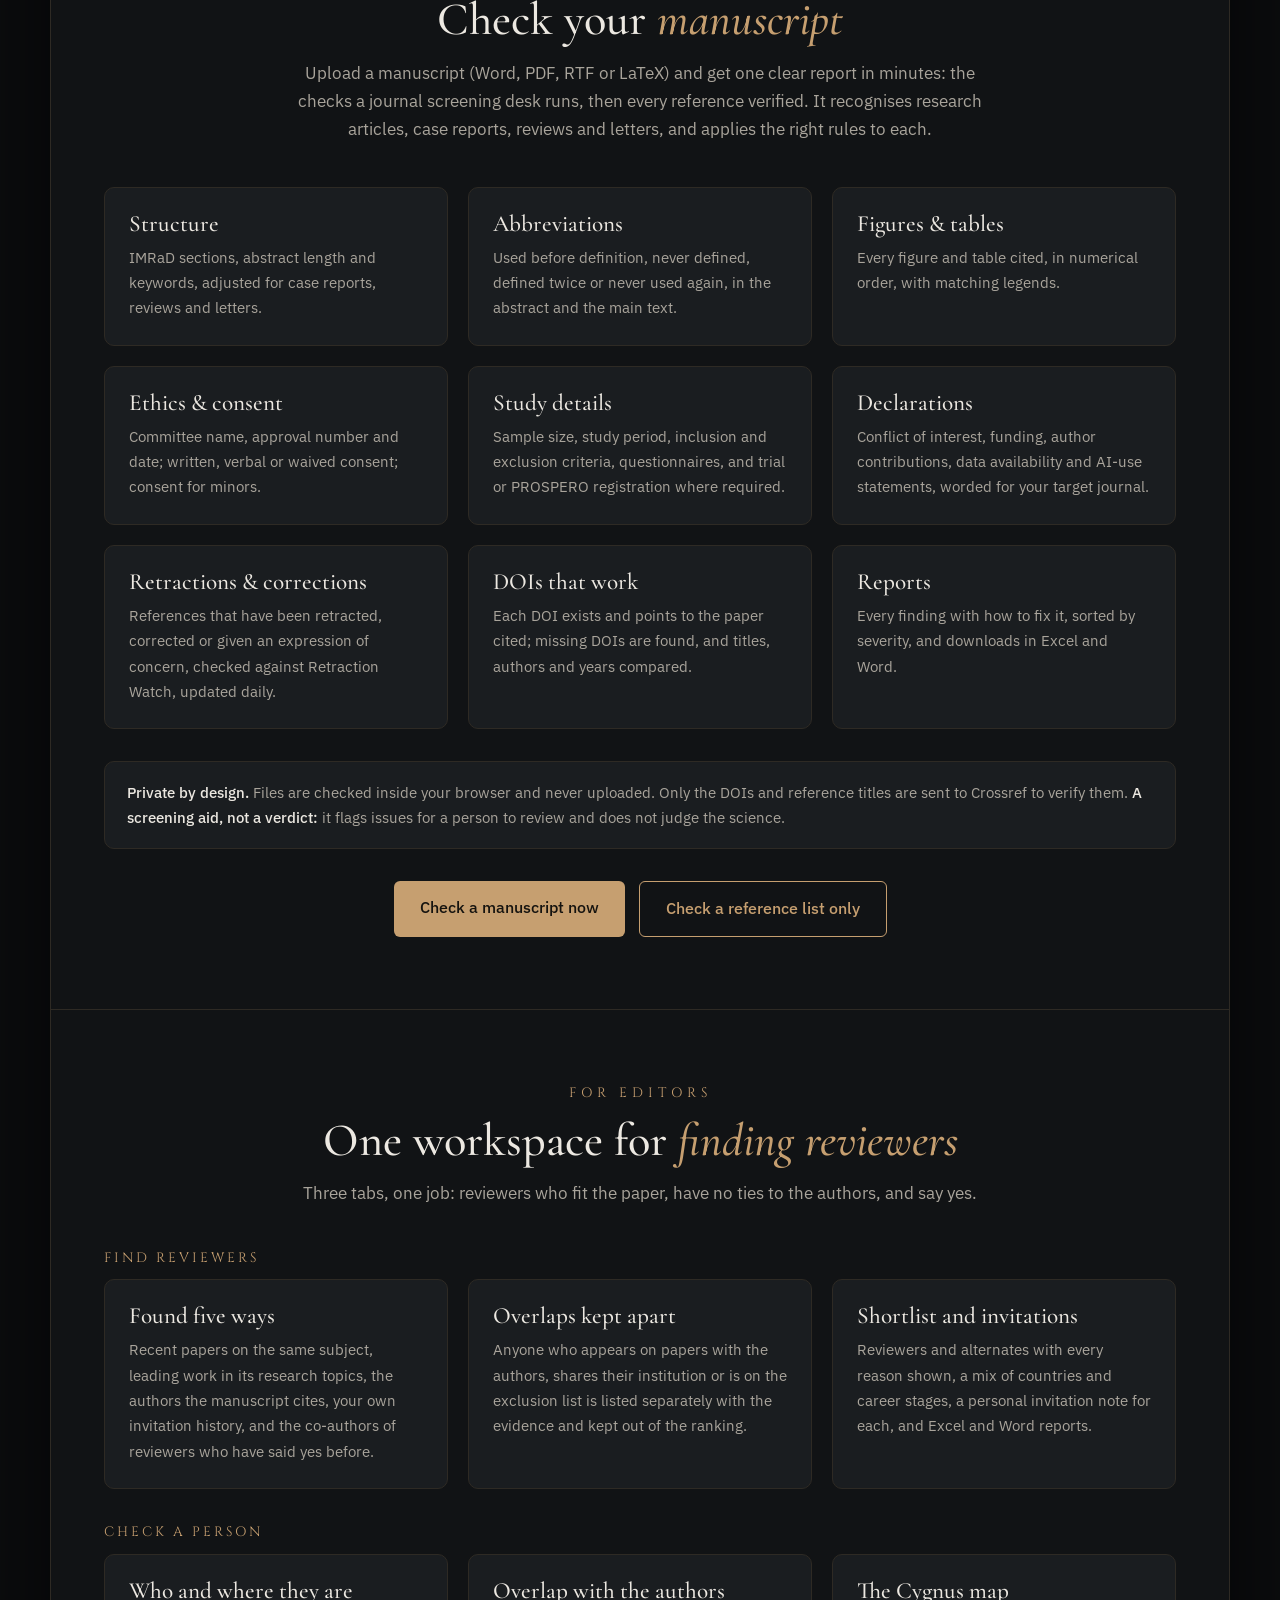
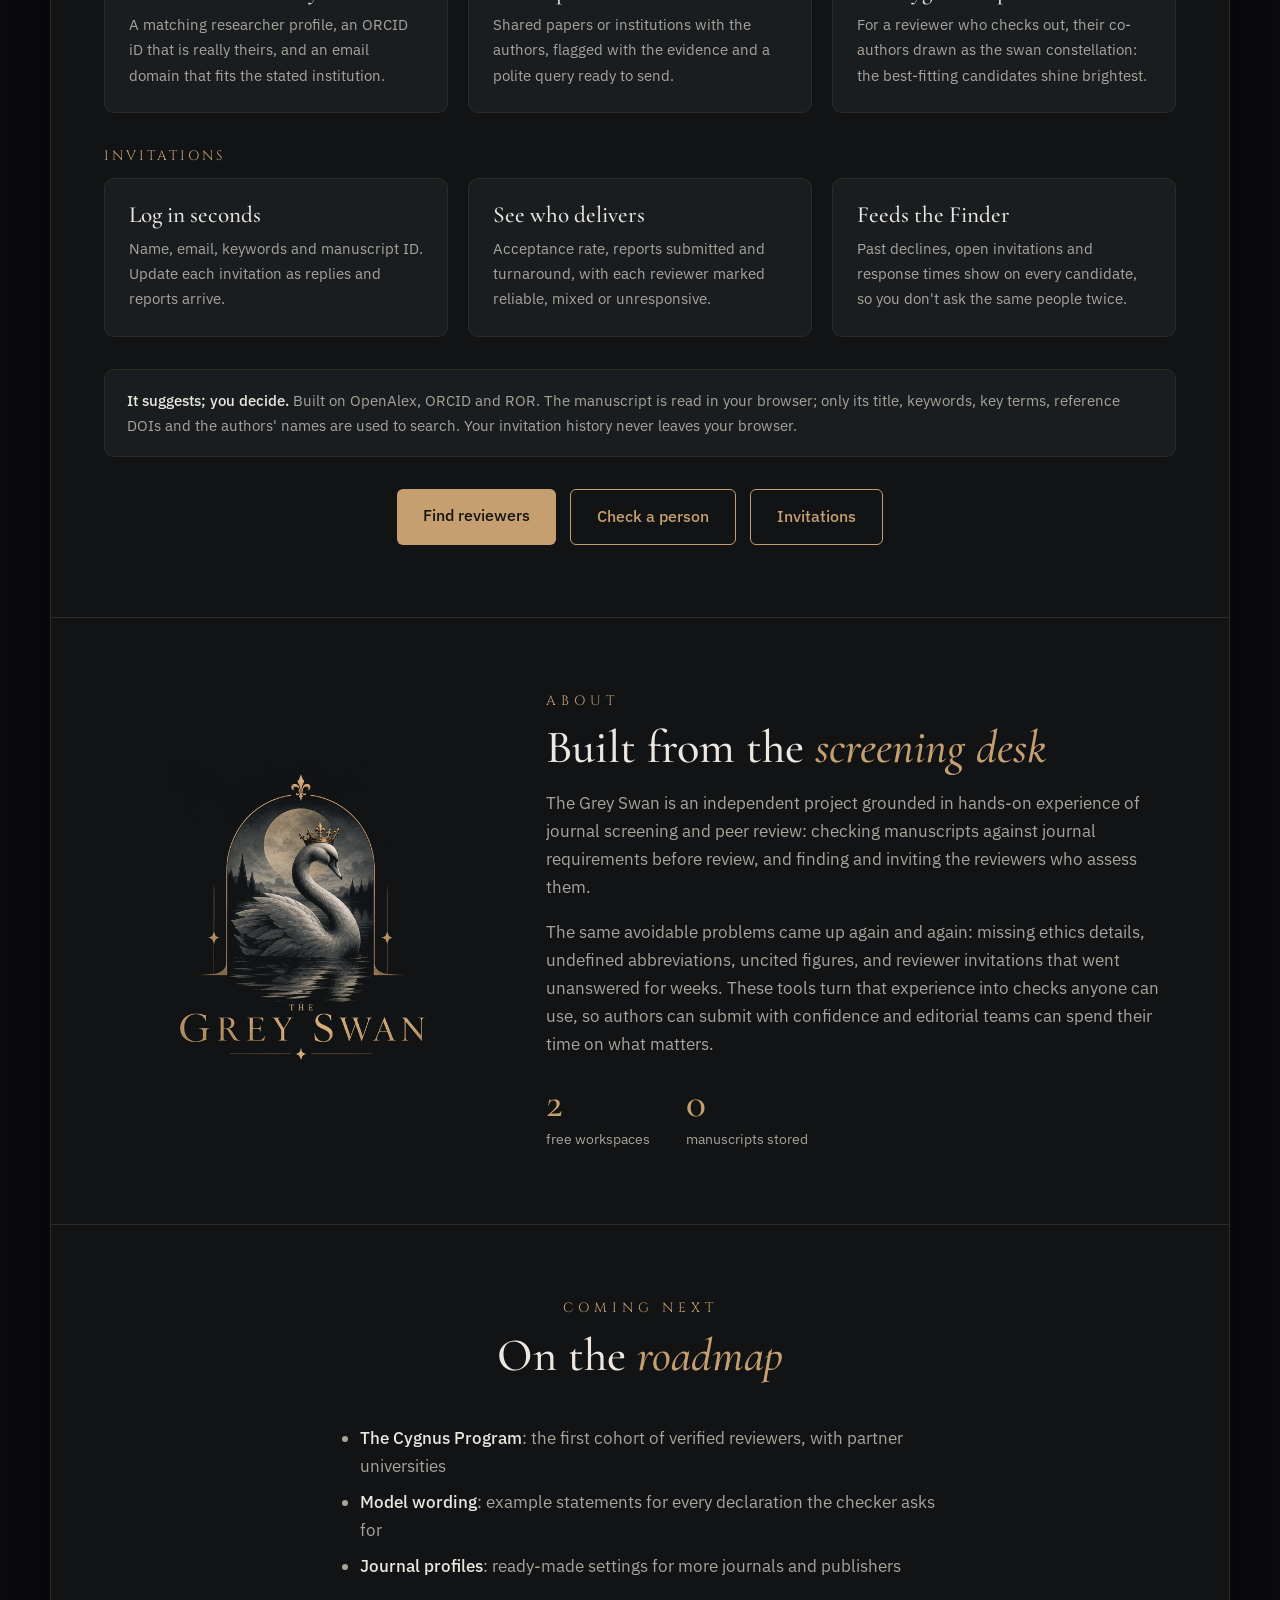
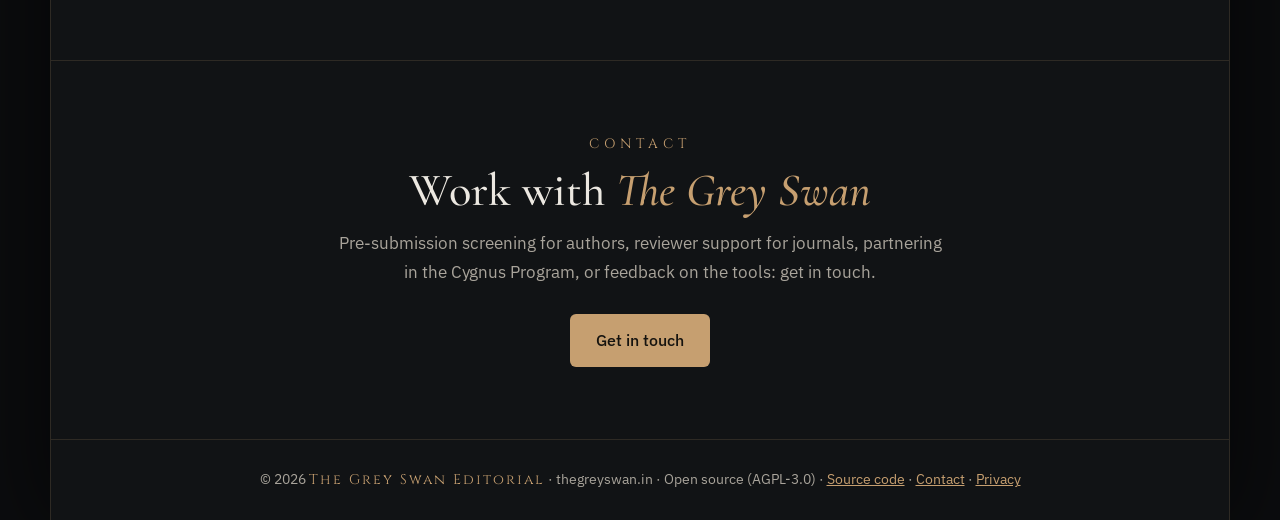
==== commit 9c5d4a42: "Add files via upload" ====
--- a/index.html
+++ b/index.html
@@ -66,6 +66,19 @@
   .nav ul { display: flex; gap: 28px; list-style: none; margin: 0; padding: 0; }
   .nav ul a { color: var(--muted); text-decoration: none; font-size: 0.92rem; }
   .nav ul a:hover { color: var(--ink); }
+  .nav ul { align-items: center; }
+  .more { position: relative; }
+  .more-btn { background: none; border: 0; padding: 0; cursor: pointer; font: inherit; font-size: 0.92rem;
+              color: var(--muted); display: inline-flex; align-items: center; gap: 6px; }
+  .more-btn:hover, .more-btn[aria-expanded="true"] { color: var(--ink); }
+  .more-btn:focus-visible, .more-menu a:focus-visible { outline: 1px solid var(--gold); outline-offset: 3px; }
+  .nav ul.more-menu { position: absolute; right: -14px; top: calc(100% + 14px); display: block; min-width: 200px;
+              margin: 0; padding: 8px 0; list-style: none; background: var(--card); border: 1px solid var(--line);
+              border-radius: 8px; box-shadow: 0 12px 32px rgba(0,0,0,0.45); }
+  .nav ul.more-menu[hidden] { display: none; }
+  .more-menu a { display: block; padding: 8px 18px; white-space: nowrap; }
+  .more-menu a:hover { background: rgba(198,159,112,0.08); }
+  .more-menu .sep { height: 1px; margin: 6px 0; background: var(--line); }
 
   /* Hero */
   .hero { display: grid; grid-template-columns: 1.25fr 1fr; gap: 48px; align-items: center; padding-top: 72px; padding-bottom: 64px; }
@@ -186,6 +199,37 @@
     .eyebrow { letter-spacing: 3px; font-size: 0.75rem; }
     .btn { width: 100%; text-align: center; }
   }
+
+  /* Homepage: two doors, the Cygnus band and the trust strip */
+  .hero-doors { text-align: center; padding-top: 80px; padding-bottom: 28px; }
+  .hero-doors h1 { margin: 0 auto; max-width: 880px; }
+  .hero-doors .lead { margin: 22px auto 0; max-width: 640px; }
+  .doors { display: grid; grid-template-columns: repeat(auto-fit, minmax(min(100%, 420px), 1fr)); gap: 28px; padding-bottom: 64px; }
+  .door { display: flex; flex-direction: column; gap: 16px; background: var(--card); border: 1px solid var(--line);
+          border-radius: 14px; padding: 36px; color: var(--ink); text-decoration: none; transition: border-color .2s; }
+  .door:hover { border-color: var(--gold); color: var(--ink); }
+  .door:focus-visible { outline: 2px solid var(--gold); outline-offset: 3px; }
+  .door-who { display: flex; align-items: center; gap: 12px; font-family: var(--caps); letter-spacing: 4px;
+              font-size: 0.8rem; text-transform: uppercase; color: var(--gold); }
+  .door-who svg { width: 36px; height: 36px; fill: none; stroke: var(--gold); stroke-width: 1.4; stroke-linecap: round; stroke-linejoin: round; }
+  .door h2 { font-family: var(--serif); font-weight: 600; font-size: 2.4rem; margin: 0; }
+  .door p { color: var(--muted); line-height: 1.65; margin: 0; }
+  .door ul { list-style: none; margin: 0; padding: 0; display: flex; flex-direction: column; gap: 8px; font-size: 0.95rem; }
+  .door li::before { content: "\2726"; color: var(--gold); margin-right: 10px; }
+  .door .btn { margin-top: auto; align-self: flex-start; }
+  .cygnus-band-wrap { padding: 0 0 56px; }
+  .cygnus-band { border: 1px solid #6B5A44; border-radius: 14px; padding: 34px 38px; display: flex; flex-wrap: wrap;
+                 gap: 24px; align-items: center; justify-content: space-between; }
+  .cygnus-band > div:first-child { flex: 1 1 480px; }
+  .cygnus-band h2 { font-family: var(--serif); font-weight: 500; font-size: 2.2rem; margin: 6px 0 0; }
+  .cygnus-band p { color: var(--muted); line-height: 1.6; margin: 10px 0 0; max-width: 620px; }
+  .trust { display: grid; grid-template-columns: repeat(auto-fit, minmax(200px, 1fr)); gap: 24px; text-align: center;
+           border-top: 1px solid var(--line); padding-top: 32px; padding-bottom: 40px; }
+  .trust b { display: block; font-family: var(--serif); font-size: 1.8rem; font-weight: 500; color: var(--gold-bright); }
+  .trust span { font-size: 0.88rem; color: var(--muted); }
+  .ws-head { font-family: var(--caps); letter-spacing: 3px; font-size: 0.85rem; text-transform: uppercase; color: var(--gold);
+             font-weight: 400; margin: 36px 0 14px; }
+  @media (max-width: 520px) { .door { padding: 26px; } .door h2 { font-size: 2rem; } .cygnus-band { padding: 26px; } }
 </style>
 <link rel="stylesheet" href="assets/account.css">
 </head>
@@ -201,11 +245,9 @@
   <svg class="rail-mark top" viewBox="0 0 20 20"><path d="M10 0C10.8 6.5 13.5 9.2 20 10C13.5 10.8 10.8 13.5 10 20C9.2 13.5 6.5 10.8 0 10C6.5 9.2 9.2 6.5 10 0Z" fill="#C69F70"/></svg><svg class="rail-mark bottom" viewBox="0 0 20 20"><path d="M10 0C10.8 6.5 13.5 9.2 20 10C13.5 10.8 10.8 13.5 10 20C9.2 13.5 6.5 10.8 0 10C6.5 9.2 9.2 6.5 10 0Z" fill="#C69F70"/></svg>
   <ul class="rail-nav" aria-label="Sections">
     <li><a href="#top"><span>Home</span></a></li>
-    <li><a href="#checker"><span>Screening tool</span></a></li>
-    <li><a href="#tracker"><span>Reviewer tracker</span></a></li>
-    <li><a href="#references"><span>Reference integrity</span></a></li>
-    <li><a href="#researchers"><span>Cygnus</span></a></li>
-    <li><a href="#reviewers"><span>Reviewer finder</span></a></li>
+    <li><a href="#authors"><span>For authors</span></a></li>
+    <li><a href="#editors"><span>For editors</span></a></li>
+    <li><a href="#cygnus"><span>Cygnus Program</span></a></li>
     <li><a href="#about"><span>About</span></a></li>
     <li><a href="#contact"><span>Contact</span></a></li>
   </ul>
@@ -220,13 +262,10 @@
     </a>
     <nav aria-label="Main">
       <ul>
-        <li><a href="#checker">GS Screening Tool</a></li>
-        <li><a href="#tracker">Reviewer tracker</a></li>
-        <li><a href="#references">Reference Integrity</a></li>
-        <li><a href="#researchers">Cygnus</a></li>
-        <li><a href="#reviewers">Reviewer Finder</a></li>
+        <li><a href="#authors">For authors</a></li>
+        <li><a href="#editors">For editors</a></li>
+        <li><a href="cygnus/">Cygnus Program</a></li>
         <li><a href="#about">About</a></li>
-        <li><a href="#contact">Contact</a></li>
       </ul>
     </nav>
     <div id="gs-account"></div>
@@ -234,162 +273,132 @@
 </header>
 
 <main id="top">
-  <div class="wrap hero">
-    <div>
-      <div class="eyebrow">The Grey Swan <span>· </span></div>
-      <h1>Smart publishing tools for <em>authors</em> and <em>publishers</em></h1>
-      <p class="lead">Check your manuscript the way a journal screening desk would, before you submit. Catch the missing
-        ethics details, undefined abbreviations and uncited figures that send papers back to authors.</p>
-      <div class="buttons">
-        <a class="btn btn-gold" href="checker/">Try the GS Screening Tool</a>
-        <a class="btn btn-line" href="tracker/">Open the Reviewer Tracker</a>
-        <a class="btn btn-line" href="references/">Check References</a>
-        <a class="btn btn-line" href="researchers/">Check Researchers with Cygnus</a>
-        <a class="btn btn-line" href="reviewers/">Find Reviewers</a>
-      </div>
-    </div>
-    <div class="hero-art">
-      <img src="assets/grey_swan_emblem.png" alt="The Grey Swan emblem: a crowned swan beneath a gilded arch" width="400" height="420">
-    </div>
+  <div class="wrap hero-doors">
+    <div class="eyebrow">The Grey Swan <span>· Editorial</span></div>
+    <h1>Get through the screening desk. <em>Get reviewed.</em></h1>
+    <p class="lead">Free tools for both sides of peer review. Pick yours. Your manuscripts never leave your browser.</p>
   </div>
 
-  <div class="ornament" aria-hidden="true"><svg viewBox="0 0 20 20"><path d="M10 0C10.8 6.5 13.5 9.2 20 10C13.5 10.8 10.8 13.5 10 20C9.2 13.5 6.5 10.8 0 10C6.5 9.2 9.2 6.5 10 0Z" fill="#C69F70"/></svg></div>
-
-  <section id="checker">
+  <div class="wrap doors" role="list">
+    <a class="door" href="checker/" role="listitem">
+      <span class="door-who"><svg viewBox="0 0 24 24" aria-hidden="true"><path d="M14 3H7a2 2 0 0 0-2 2v14a2 2 0 0 0 2 2h10a2 2 0 0 0 2-2V8z"/><path d="M14 3v5h5"/><path d="m9 15 2 2 4-4"/></svg>I'm an author</span>
+      <h2>Check your manuscript</h2>
+      <p>See what a journal would send back before peer review: ethics and consent details, uncited figures, undefined
+        abbreviations, missing declarations and problem references, in one report.</p>
+      <ul>
+        <li>Word, PDF, LaTeX, ODT and RTF</li>
+        <li>95+ screening checks plus reference verification</li>
+        <li>Runs entirely in your browser</li>
+      </ul>
+      <span class="btn btn-gold">Check a manuscript →</span>
+    </a>
+    <a class="door" href="reviewers/" role="listitem">
+      <span class="door-who"><svg viewBox="0 0 24 24" aria-hidden="true"><circle cx="9" cy="8" r="3.2"/><path d="M3.5 19c.8-3.2 3-5 5.5-5s4.7 1.8 5.5 5"/><circle cx="17.5" cy="10.5" r="2.5"/><path d="M16 15.2c2.6-.6 4.6 1 5 3.8"/></svg>I'm an editor</span>
+      <h2>Find reviewers</h2>
+      <p>Ranked, independent reviewer suggestions for any manuscript, with overlap and identity checks, public reviewing
+        records, and a private record of who you've invited.</p>
+      <ul>
+        <li>Find reviewers: matched on real publications, not keywords</li>
+        <li>Check a person: identity and links to the authors</li>
+        <li>Invitations: who you invited and who replied, kept on your computer</li>
+      </ul>
+      <span class="btn btn-gold">Find reviewers →</span>
+    </a>
+  </div>
+
+  <section id="cygnus" class="cygnus-band-wrap">
+    <div class="wrap">
+      <div class="cygnus-band">
+        <div>
+          <div class="eyebrow">The Cygnus Program</div>
+          <h2>Join a network of reviewers editors can <em>count on</em></h2>
+          <p>Verified researchers who commit to a few reviews a year, deliver on time, and get recognised for it. The first
+            cohort is forming now with partner universities in India.</p>
+        </div>
+        <div class="buttons">
+          <a class="btn btn-gold" href="cygnus/">Join the program</a>
+          <a class="btn btn-line" href="cygnus/#universities">For universities</a>
+        </div>
+      </div>
+    </div>
+  </section>
+
+  <div class="wrap trust">
+    <div><b>Free</b><span>No sign-up needed to use either tool</span></div>
+    <div><b>Private</b><span>Manuscripts are read in your browser, never uploaded</span></div>
+    <div><b>Open data</b><span>OpenAlex, ORCID and Crossref, cited in every result</span></div>
+    <div><b>Open source</b><span>Every check is public on GitHub</span></div>
+  </div>
+
+  <section id="authors" style="border-top:1px solid var(--line)">
     <div class="wrap">
       <div class="section-head">
-        <div class="eyebrow">Free tool</div>
-        <h2>The Manuscript <em>Pre-Submission</em> Checker</h2>
-        <p>Upload a manuscript (Word, PDF, RTF or LaTeX) and get a clear, colour-coded report in seconds. It recognises research articles,
-          case reports, reviews and letters, and applies the right rules to each.</p>
-      </div>
-
+        <div class="eyebrow">For authors</div>
+        <h2>Check your <em>manuscript</em></h2>
+        <p>Upload a manuscript (Word, PDF, RTF or LaTeX) and get one clear report in minutes: the checks a journal
+          screening desk runs, then every reference verified. It recognises research articles, case reports, reviews and
+          letters, and applies the right rules to each.</p>
+      </div>
       <div class="grid">
         <div class="card"><h3>Structure</h3><p>IMRaD sections, abstract length and keywords, adjusted for case reports, reviews and letters.</p></div>
         <div class="card"><h3>Abbreviations</h3><p>Used before definition, never defined, defined twice or never used again, in the abstract and the main text.</p></div>
         <div class="card"><h3>Figures &amp; tables</h3><p>Every figure and table cited, in numerical order, with matching legends.</p></div>
         <div class="card"><h3>Ethics &amp; consent</h3><p>Committee name, approval number and date; written, verbal or waived consent; consent for minors.</p></div>
         <div class="card"><h3>Study details</h3><p>Sample size, study period, inclusion and exclusion criteria, questionnaires, and trial or PROSPERO registration where required.</p></div>
-        <div class="card"><h3>Declarations &amp; references</h3><p>Conflict of interest, funding, author contributions, data availability, and citations that match the reference list.</p></div>
-      </div>
-
-      <div class="steps" style="margin-top:48px">
-        <div class="step"><h3>Upload</h3><p>Drop in one or more manuscripts.</p></div>
-        <div class="step"><h3>Check</h3><p>Every rule runs in seconds, tuned on a labelled test set of manuscripts.</p></div>
-        <div class="step"><h3>Fix</h3><p>See each issue by section, and download the full report as Excel.</p></div>
-      </div>
-
-     <div class="note"><b>Private by design.</b> Files are checked inside your browser and never uploaded; nothing
-  is stored. <b>A screening aid, not a verdict:</b> the checker flags issues for a person to review and does not judge the science.</div>
-
+        <div class="card"><h3>Declarations</h3><p>Conflict of interest, funding, author contributions, data availability and AI-use statements, worded for your target journal.</p></div>
+        <div class="card"><h3>Retractions &amp; corrections</h3><p>References that have been retracted, corrected or given an expression of concern, checked against Retraction Watch, updated daily.</p></div>
+        <div class="card"><h3>DOIs that work</h3><p>Each DOI exists and points to the paper cited; missing DOIs are found, and titles, authors and years compared.</p></div>
+        <div class="card"><h3>Reports</h3><p>Every finding with how to fix it, sorted by severity, and downloads in Excel and Word.</p></div>
+      </div>
+      <div class="note"><b>Private by design.</b> Files are checked inside your browser and never uploaded. Only the DOIs and
+        reference titles are sent to Crossref to verify them. <b>A screening aid, not a verdict:</b> it flags issues for a
+        person to review and does not judge the science.</div>
       <div class="buttons" style="justify-content:center;margin-top:32px">
         <a class="btn btn-gold" href="checker/">Check a manuscript now</a>
-        <a class="btn btn-line" href="references/">Check References</a>
-      </div>
-    </div>
-  </section>
-
-  <section id="tracker" style="border-top:1px solid var(--line)">
+        <a class="btn btn-line" href="references/">Check a reference list only</a>
+      </div>
+    </div>
+  </section>
+
+  <section id="editors" style="border-top:1px solid var(--line)">
     <div class="wrap">
       <div class="section-head">
-        <div class="eyebrow">Free tool · New</div>
-        <h2>The <em>Reviewer</em> Tracker</h2>
-        <p>Finding reviewers who say yes is the slowest part of peer review. Log each invitation and its outcome, and the
-          tracker shows who accepts, who delivers, how fast, and who never replies.</p>
-      </div>
+        <div class="eyebrow">For editors</div>
+        <h2>One workspace for <em>finding reviewers</em></h2>
+        <p>Three tabs, one job: reviewers who fit the paper, have no ties to the authors, and say yes.</p>
+      </div>
+
+      <h3 class="ws-head">Find reviewers</h3>
+      <div class="grid">
+        <div class="card"><h3>Found five ways</h3><p>Recent papers on the same subject, leading work in its research topics, the authors the manuscript cites, your own invitation history, and the co-authors of reviewers who have said yes before.</p></div>
+        <div class="card"><h3>Overlaps kept apart</h3><p>Anyone who appears on papers with the authors, shares their institution or is on the exclusion list is listed separately with the evidence and kept out of the ranking.</p></div>
+        <div class="card"><h3>Shortlist and invitations</h3><p>Reviewers and alternates with every reason shown, a mix of countries and career stages, a personal invitation note for each, and Excel and Word reports.</p></div>
+      </div>
+
+      <h3 class="ws-head">Check a person</h3>
+      <div class="grid">
+        <div class="card"><h3>Who and where they are</h3><p>A matching researcher profile, an ORCID iD that is really theirs, and an email domain that fits the stated institution.</p></div>
+        <div class="card"><h3>Overlap with the authors</h3><p>Shared papers or institutions with the authors, flagged with the evidence and a polite query ready to send.</p></div>
+        <div class="card"><h3>The Cygnus map</h3><p>For a reviewer who checks out, their co-authors drawn as the swan constellation: the best-fitting candidates shine brightest.</p></div>
+      </div>
+
+      <h3 class="ws-head">Invitations</h3>
       <div class="grid">
         <div class="card"><h3>Log in seconds</h3><p>Name, email, keywords and manuscript ID. Update each invitation as replies and reports arrive.</p></div>
-        <div class="card"><h3>See who delivers</h3><p>Acceptance rate, reports submitted and average turnaround, with each reviewer marked reliable, mixed or unresponsive.</p></div>
-        <div class="card"><h3>Find the right people</h3><p>Enter a manuscript's keywords and get reviewers ranked by expertise and reliability, with recent invites marked.</p></div>
-      </div>
-      <div class="note"><b>Your data never leaves your device.</b> Reviewer details are saved in your own browser, not on a server.
-        Download a backup or export to Excel any time.</div>
-      <div class="buttons" style="justify-content:center;margin-top:32px">
-        <a class="btn btn-gold" href="tracker/">Open the Reviewer Tracker</a>
-      </div>
-    </div>
-  </section>
-  <section id="references" style="border-top:1px solid var(--line)">
-    <div class="wrap">
-      <div class="section-head">
-        <div class="eyebrow">Free tool · New</div>
-        <h2>The <em>Reference</em> Integrity Checker</h2>
-        <p>A retracted paper in the reference list is easy to miss and hard to explain later. Paste a reference list or
-          upload a manuscript, and every reference is checked against Crossref and the Retraction Watch database.</p>
-      </div>
-      <div class="grid">
-        <div class="card"><h3>Retractions &amp; corrections</h3><p>Flags references that have been retracted, corrected or given an expression of concern, with the date and a link to the notice.</p></div>
-        <div class="card"><h3>DOIs that work</h3><p>Checks that each DOI exists and points to the paper cited, and finds the DOI for references that don't give one.</p></div>
-        <div class="card"><h3>Details that match</h3><p>Compares title, authors and year with the published record, so typos and mix-ups stand out.</p></div>
-      </div>
-      <div class="grid">
-        <div class="card"><h3>Upload or paste</h3><p>Word, PDF, RTF, LaTeX or plain text, or paste the reference list straight in.</p></div>
-        <div class="card"><h3>Updated daily</h3><p>The list of retracted papers is rebuilt every morning from the Retraction Watch database, which now covers more than 60,000 papers.</p></div>
-        <div class="card"><h3>Download the report</h3><p>See every reference with its status and how to fix it, then download the results as Excel or Word.</p></div>
-      </div>
-      <div class="note"><b>Your manuscript stays on your device.</b> The file is read inside your browser. Only the
-        DOIs and reference titles are sent to Crossref to look them up. <b>A screening aid, not a verdict:</b> check
-        each flagged reference against the notice before acting on it.</div>
-      <div class="buttons" style="justify-content:center;margin-top:32px">
-        <a class="btn btn-gold" href="references/">Check references</a>
-      </div>
-    </div>
-  </section>
-  <section id="researchers" style="border-top:1px solid var(--line)">
-    <div class="wrap">
-      <div class="section-head">
-        <div class="eyebrow">Free tool · New</div>
-        <h2><em>Cygnus</em></h2>
-        <div class="eyebrow" style="margin-top:6px">Researcher identity and overlap check</div>
-        <p>Paper mills invent authors and suggest reviewers who are really the authors themselves. Check a manuscript's
-          authors and suggested reviewers against open research databases in minutes, with the evidence for every
-          finding.</p>
-      </div>
-      <div class="grid">
-        <div class="card"><h3>Who they are</h3><p>A matching researcher profile and publication record, an ORCID iD that is valid and really theirs, and help choosing between researchers with the same name.</p></div>
-        <div class="card"><h3>Where they are</h3><p>Email domains checked against the stated institution: free webmail, another institution's domain, or a look-alike such as oxfrod.ac.uk.</p></div>
-        <div class="card"><h3>Overlap with the authors</h3><p>Suggested reviewers who appear on papers with the authors, or share their institution, are flagged with the shared paper as evidence.</p></div>
-      </div>
-      <div class="grid">
-        <div class="card"><h3>Reviewers in the stars</h3><p>For a reviewer who checks out, their co-authors are drawn as the swan constellation: the best-fitting candidates are its brightest stars, and anyone linked to the authors sits apart on the authors' shore. Add any of them to your Reviewer Tracker.</p></div>
-        <div class="card"><h3>Queries ready to send</h3><p>Every flag comes with a polite query for the authors and the verifying links, ready to paste into your screening comments.</p></div>
-        <div class="card"><h3>Reports</h3><p>Download the findings, queries and evidence as Excel or Word, for your editorial records.</p></div>
-      </div>
-      <div class="note"><b>It flags; it never accuses.</b> A free email address or a short publication record is a reason
-        to check, not evidence of misconduct. Names and ORCID iDs are looked up in OpenAlex, ROR and ORCID; email
-        addresses are compared in your browser and never sent.</div>
-      <div class="buttons" style="justify-content:center;margin-top:32px">
-        <a class="btn btn-gold" href="researchers/">Open Cygnus</a>
-      </div>
-    </div>
-  </section>
-  <section id="reviewers" style="border-top:1px solid var(--line)">
-    <div class="wrap">
-      <div class="section-head">
-        <div class="eyebrow">Free tool · New</div>
-        <h2>Reviewer <em>Finder</em></h2>
-        <p>Active reviewers for any manuscript, ranked by how closely their work fits and how likely they
-          are to say yes. Drop the manuscript in; get a shortlist with alternates, the reasons for every name, and
-          invitations ready to send.</p>
-      </div>
-      <div class="grid">
-        <div class="card"><h3>Found five ways</h3><p>Recent papers on the same subject, leading work in its research topics, the authors the manuscript cites, your own Reviewer Tracker, and the co-authors of reviewers who have said yes to you before.</p></div>
-        <div class="card"><h3>Overlaps flagged</h3><p>Anyone who appears on papers with the authors, shares their institution or is on the exclusion list is listed separately with the evidence and kept out of the ranking. Colleagues and co-authors within your shortlist are marked too.</p></div>
-        <div class="card"><h3>Likely to say yes</h3><p>Your tracker's history comes first: who accepted, who completed, who has an invitation still open. Then career stage, recent activity and how close the paper is to their own work.</p></div>
-      </div>
-      <div class="grid">
-        <div class="card"><h3>Every reason shown</h3><p>Matching papers, the keywords they share, where each person was found and what raised or lowered their outlook. Retractions and inactivity are flagged.</p></div>
-        <div class="card"><h3>Shortlist and alternates</h3><p>Pick reviewers and ordered alternates, check the mix of countries, institutions and career stages, and fill the list automatically with people who have no detected overlap with each other.</p></div>
-        <div class="card"><h3>Invitations and records</h3><p>A personal invitation note for each person, their email or the paper where it's printed, one click to log the invitation in your tracker, and Excel and Word reports.</p></div>
-      </div>
-      <div class="note"><b>It suggests; you decide.</b> Built on OpenAlex, the open research database. The manuscript is
-        read in your browser; only its title, keywords, key terms, reference DOIs and the authors' names are used to
-        search. Your tracker never leaves your browser.</div>
+        <div class="card"><h3>See who delivers</h3><p>Acceptance rate, reports submitted and turnaround, with each reviewer marked reliable, mixed or unresponsive.</p></div>
+        <div class="card"><h3>Feeds the Finder</h3><p>Past declines, open invitations and response times show on every candidate, so you don't ask the same people twice.</p></div>
+      </div>
+      <div class="note"><b>It suggests; you decide.</b> Built on OpenAlex, ORCID and ROR. The manuscript is read in your
+        browser; only its title, keywords, key terms, reference DOIs and the authors' names are used to search. Your
+        invitation history never leaves your browser.</div>
       <div class="buttons" style="justify-content:center;margin-top:32px">
         <a class="btn btn-gold" href="reviewers/">Find reviewers</a>
-      </div>
-    </div>
-  </section>
+        <a class="btn btn-line" href="researchers/">Check a person</a>
+        <a class="btn btn-line" href="tracker/">Invitations</a>
+      </div>
+    </div>
+  </section>
+
   <section id="about" style="border-top:1px solid var(--line)">
     <div class="wrap about">
       <div class="about-logo"><img src="assets/the_grey_swan_logo.png" alt="The Grey Swan logo" width="320" height="320"></div>
@@ -401,10 +410,9 @@
           reviewers who assess them.</p>
         <p>The same avoidable problems came up again and again: missing ethics details, undefined abbreviations, uncited
           figures, and reviewer invitations that went unanswered for weeks. These tools turn that experience into checks
-          and trackers anyone can use, so authors can submit with confidence and editorial teams can spend their time on
-          what matters.</p>
+          anyone can use, so authors can submit with confidence and editorial teams can spend their time on what matters.</p>
         <div class="stats">
-          <div class="stat"><b>5</b><span>free tools</span></div>
+          <div class="stat"><b>2</b><span>free workspaces</span></div>
           <div class="stat"><b>0</b><span>manuscripts stored</span></div>
         </div>
       </div>
@@ -418,9 +426,9 @@
         <h2>On the <em>roadmap</em></h2>
       </div>
       <ul class="soon" style="max-width:640px;margin:0 auto">
-        <li><b>AI review (opt-in)</b>: deeper checks of ethics, consent and consistency between abstract and results</li>
+        <li><b>The Cygnus Program</b>: the first cohort of verified reviewers, with partner universities</li>
+        <li><b>Model wording</b>: example statements for every declaration the checker asks for</li>
         <li><b>Journal profiles</b>: ready-made settings for more journals and publishers</li>
-        <li><b>More publishing tools</b>: built from the problems editorial teams meet every day</li>
       </ul>
     </div>
   </section>
@@ -429,8 +437,8 @@
     <div class="wrap">
       <div class="eyebrow">Contact</div>
       <h2>Work with <em>The Grey Swan</em></h2>
-      <p style="color:var(--muted);max-width:620px;margin:0 auto 28px">Pre-submission screening for authors, screening support for
-        journals, or feedback on the checker: get in touch.</p>
+      <p style="color:var(--muted);max-width:620px;margin:0 auto 28px">Pre-submission screening for authors, reviewer support
+        for journals, partnering in the Cygnus Program, or feedback on the tools: get in touch.</p>
       <div class="buttons" style="justify-content:center">
         <a class="btn btn-gold" href="mailto:harsh@thegreyswan.in?subject=The%20Grey%20Swan%20">Get in touch</a>
       </div>
@@ -439,7 +447,7 @@
 </main>
 
 <footer>
-  <div class="wrap">© 2026 <span class="name">The Grey Swan Editorial</span> · thegreyswan.in · Open source (AGPL-3.0) · <a href="https://github.com/TheHarshMaan/manuscript-checker">Source code</a> · <a href="privacy/">Privacy</a></div>
+  <div class="wrap">© 2026 <span class="name">The Grey Swan Editorial</span> · thegreyswan.in · Open source (AGPL-3.0) · <a href="https://github.com/TheHarshMaan/manuscript-checker">Source code</a> · <a href="#contact">Contact</a> · <a href="privacy/">Privacy</a></div>
 </footer>
 </div>
 
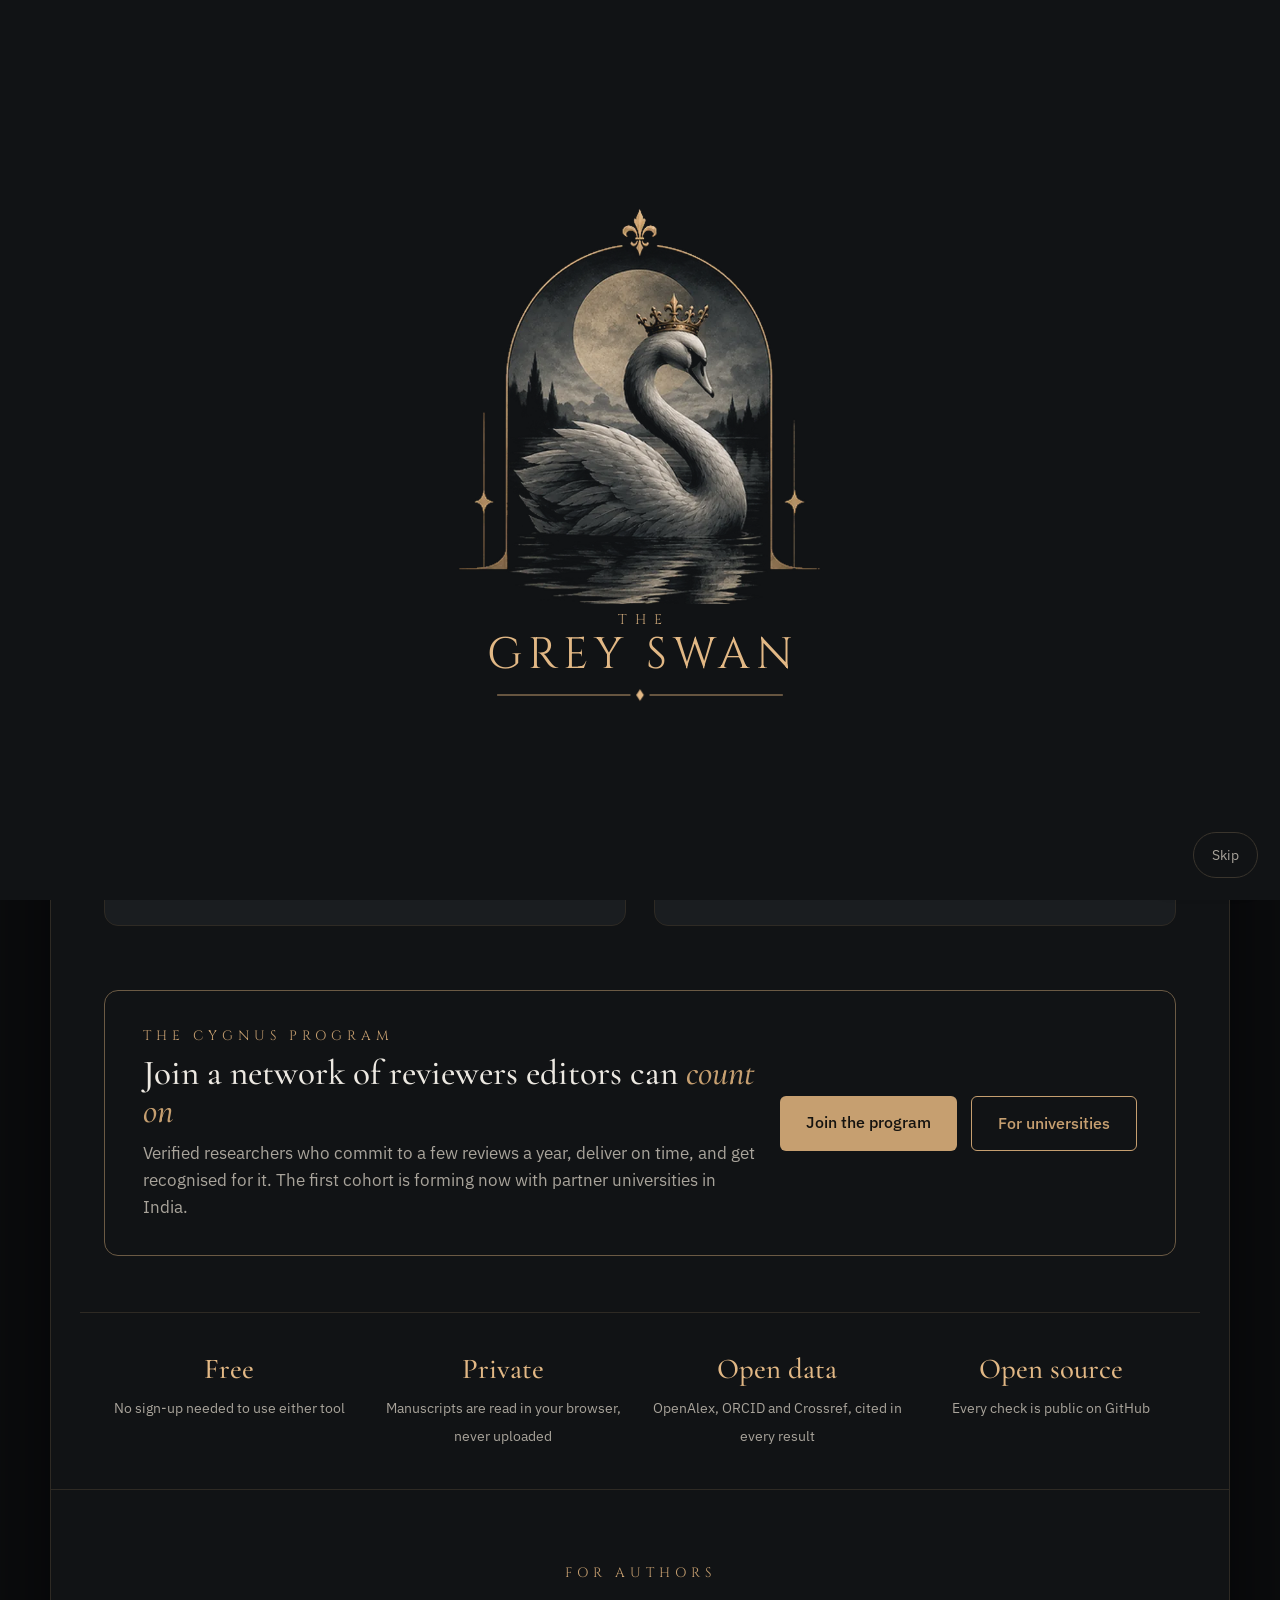
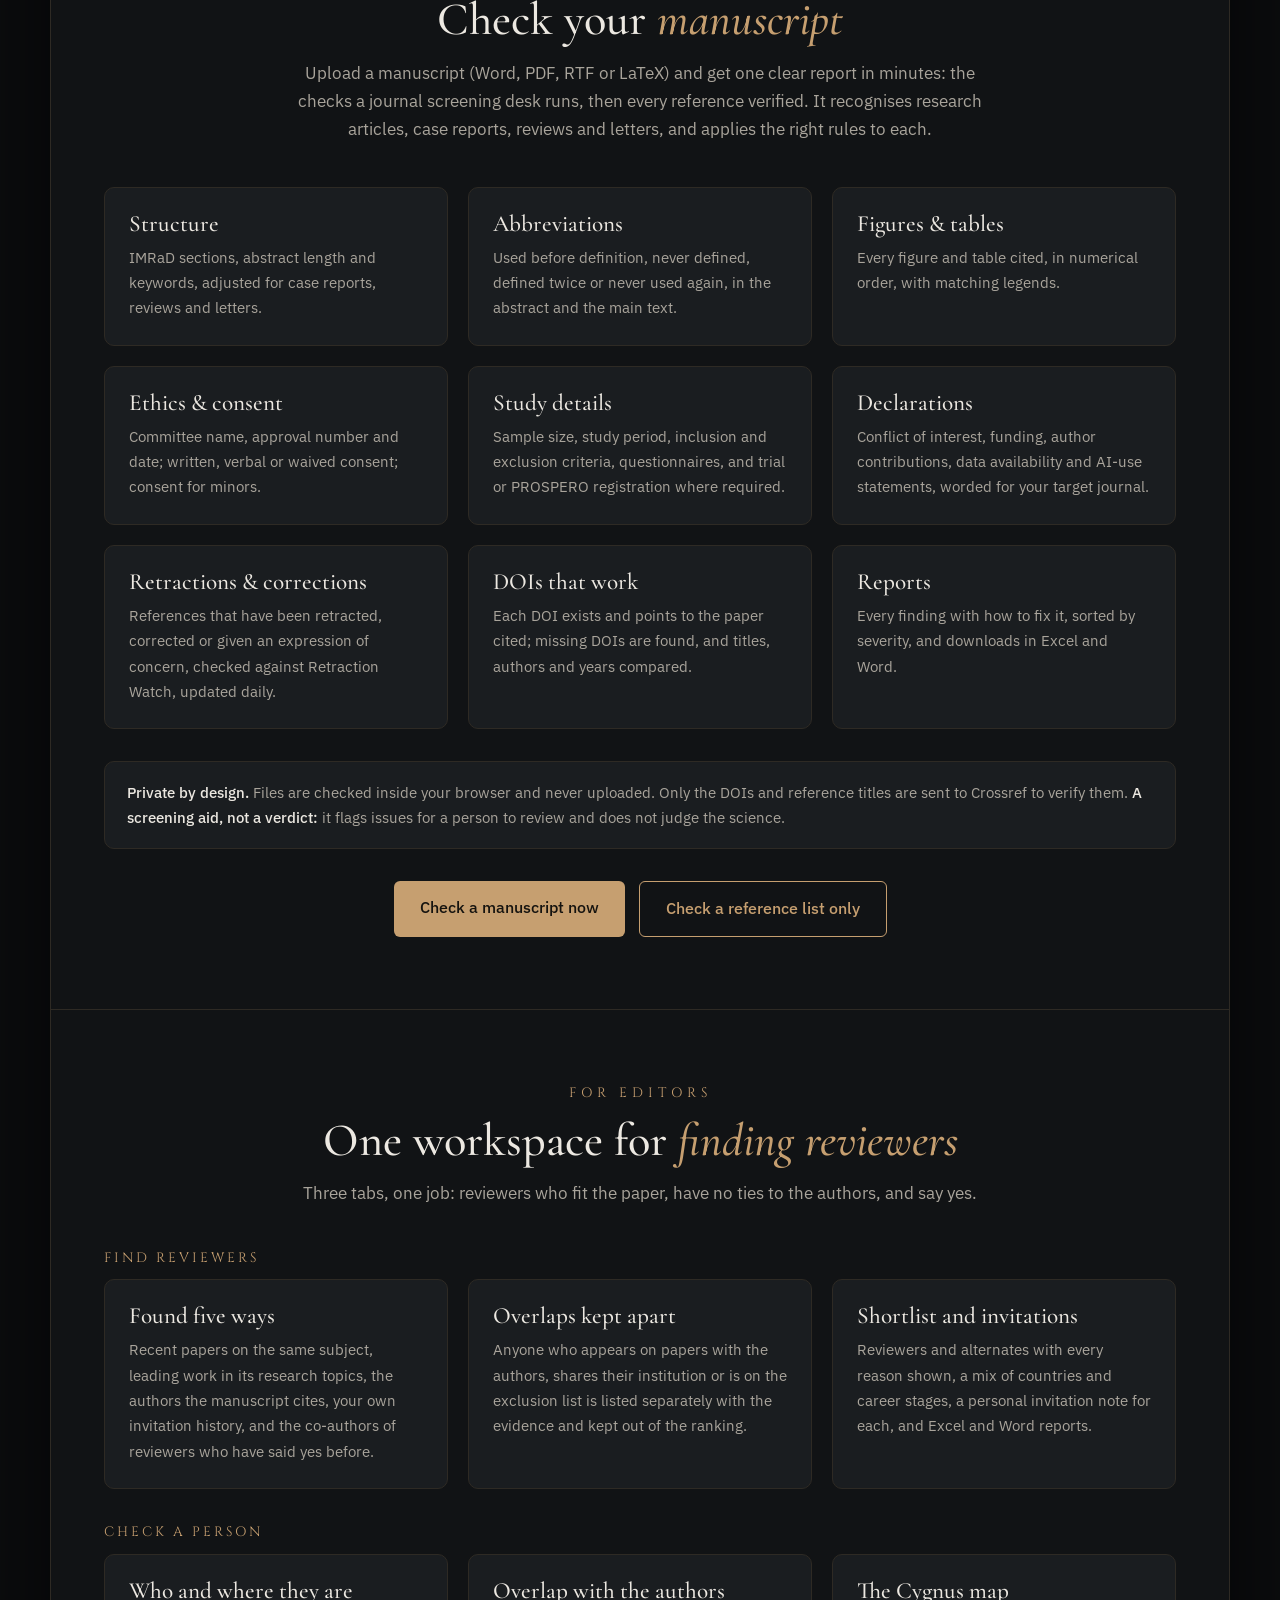
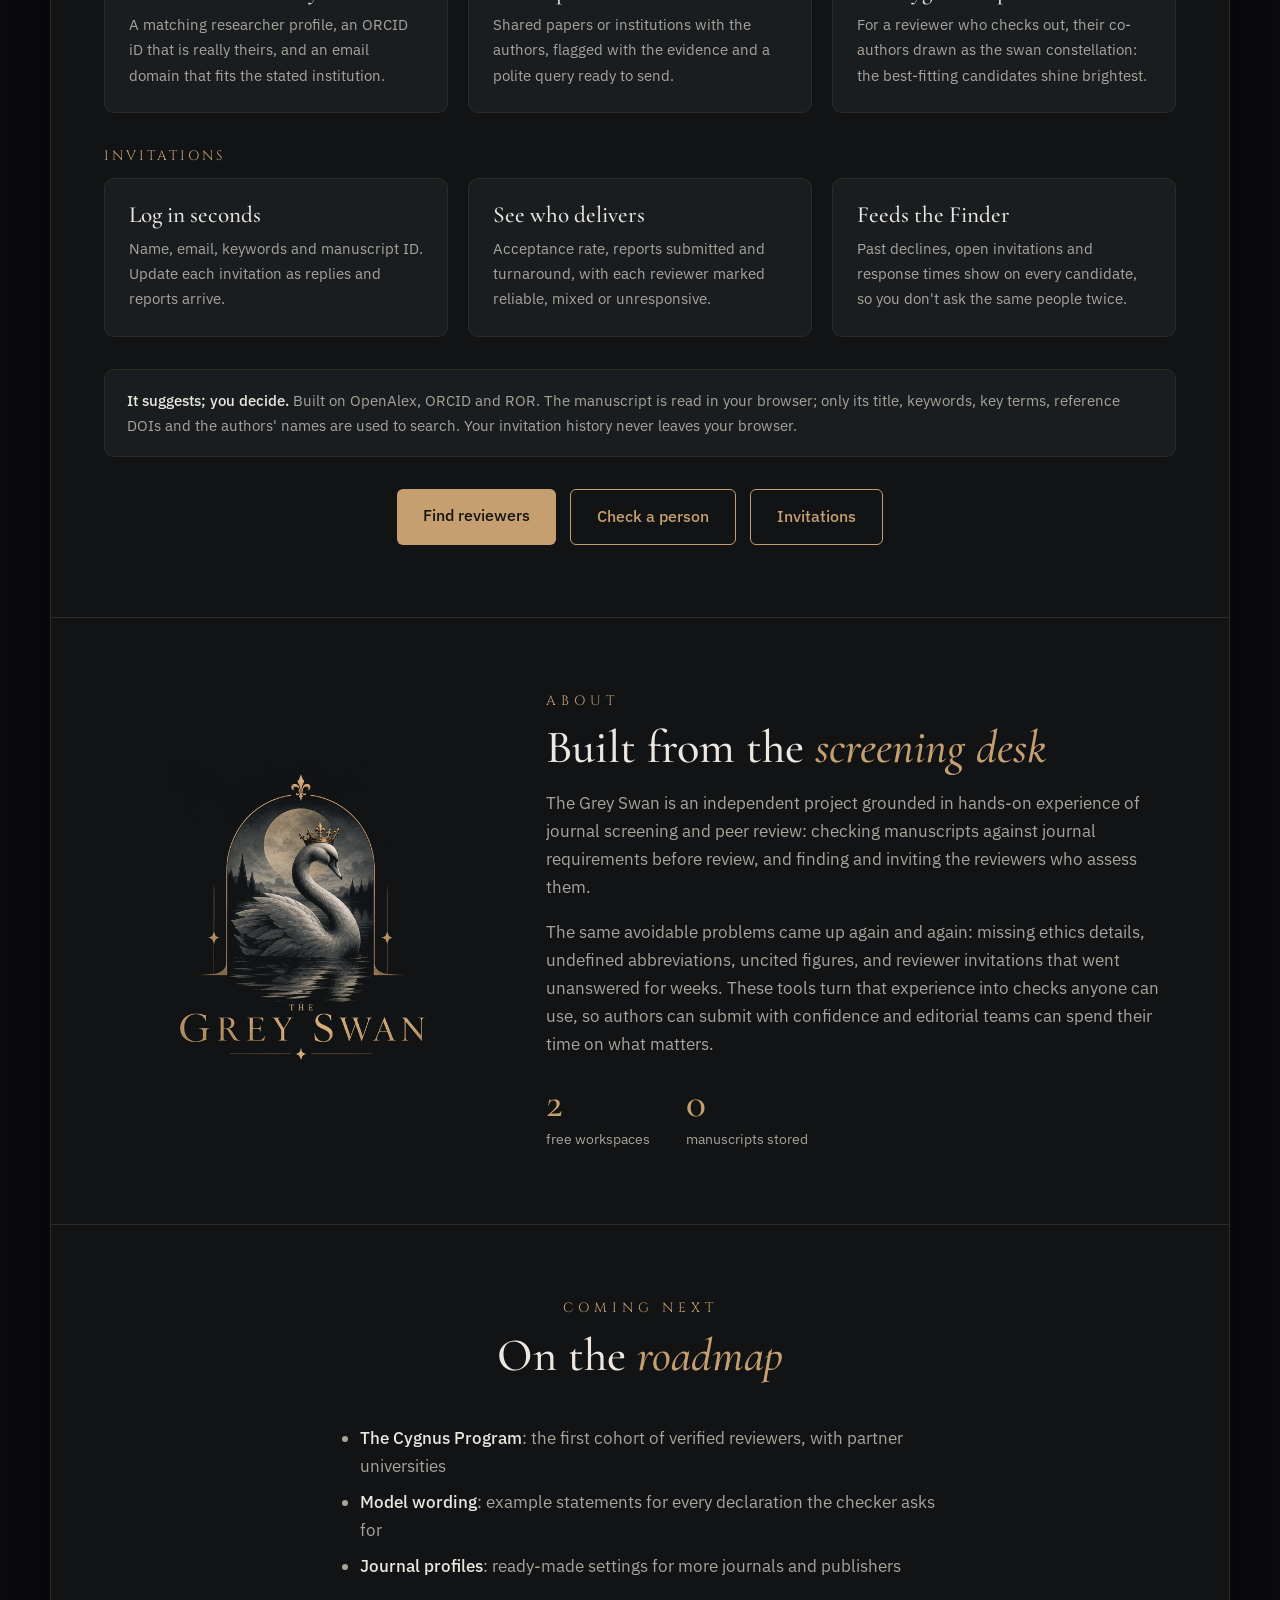
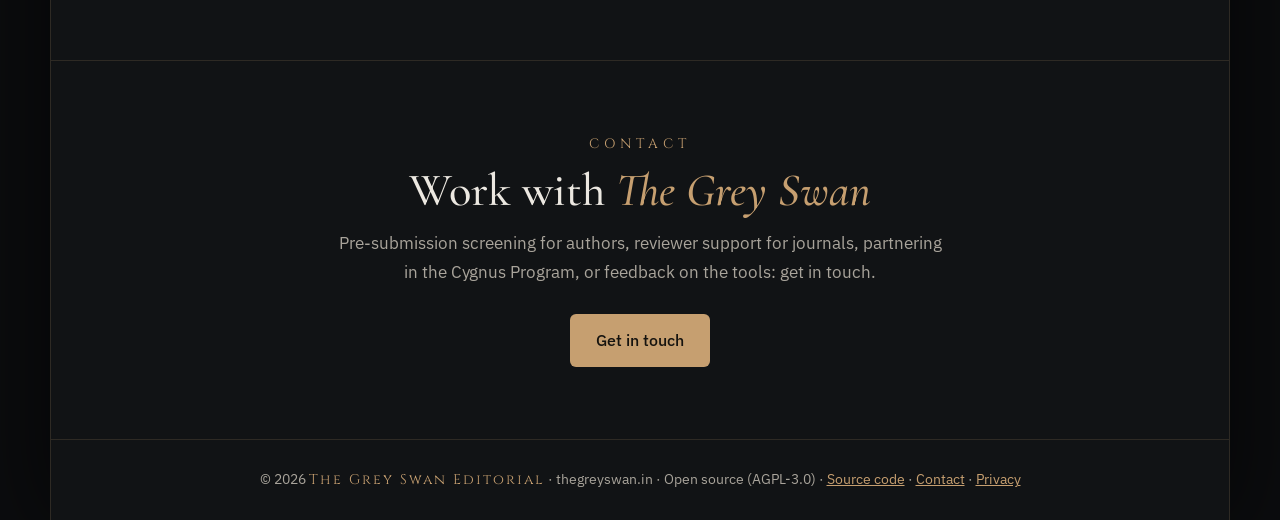
==== commit b5ae9bde: "Add files via upload" ====
--- a/index.html
+++ b/index.html
@@ -230,10 +230,76 @@
   .ws-head { font-family: var(--caps); letter-spacing: 3px; font-size: 0.85rem; text-transform: uppercase; color: var(--gold);
              font-weight: 400; margin: 36px 0 14px; }
   @media (max-width: 520px) { .door { padding: 26px; } .door h2 { font-size: 2rem; } .cygnus-band { padding: 26px; } }
+
+  /* ---------- Crest opening (homepage, once per visit) ---------- */
+  #gs-intro { display: none; }
+  html.gs-intro body { overflow: hidden; }
+  html.gs-intro #gs-intro { display: grid; }
+  #gs-intro { position: fixed; inset: 0; z-index: 1000; place-items: center; background: #111315; cursor: pointer; transition: background .6s ease; }
+  #gs-intro.leaving { background: transparent; pointer-events: none; }
+  .gi-mark { display: flex; flex-direction: column; align-items: center; gap: 4px; }
+  .gi-crest { position: relative; width: min(58vmin, 400px); aspect-ratio: 414 / 420; }
+  .gi-crest img, .gi-crest svg, .gi-shine { position: absolute; inset: 0; width: 100%; height: 100%; display: block; }
+  .gi-crest img { clip-path: inset(100% 0 0 0); animation: gi-paint 1s 1.15s cubic-bezier(.6,0,.2,1) forwards; }
+  .gi-crest svg { animation: gi-settle .6s 2.1s ease forwards; }
+  .gi-shine { background: linear-gradient(115deg, transparent 38%, rgba(255,236,196,.75) 50%, transparent 62%) no-repeat; background-size: 250% 100%; background-position: 130% 0;
+    -webkit-mask: url(assets/crest-intro.webp) center / 100% 100% no-repeat; mask: url(assets/crest-intro.webp) center / 100% 100% no-repeat;
+    mix-blend-mode: soft-light; opacity: 0; animation: gi-shine 1.1s 2.05s ease-in-out forwards; }
+  .gi-ink { fill: none; stroke: #E2B885; stroke-width: 2.2; stroke-linecap: round; stroke-dasharray: 1; stroke-dashoffset: 1; }
+  .gi-arch { animation: gi-draw 1.1s .15s cubic-bezier(.55,0,.25,1) forwards; }
+  .gi-base { animation: gi-draw .6s .55s ease-out forwards; }
+  .gi-pillar { animation: gi-draw .7s .75s ease-out forwards; }
+  .gi-fleur, .gi-star { fill: #E2B885; opacity: 0; transform-box: fill-box; transform-origin: center; }
+  .gi-fleur { animation: gi-fleur .7s 1.05s cubic-bezier(.3,1.6,.5,1) forwards; }
+  .gi-star { animation: gi-star .6s 1.3s cubic-bezier(.3,1.8,.5,1) forwards; }
+  .gi-word { text-align: center; font-family: 'Cinzel', Georgia, serif; color: #E2B885; }
+  .gi-the { font-size: clamp(11px, 1.6vmin, 14px); letter-spacing: .6em; margin-left: .6em; opacity: 0; animation: gi-rise .6s 1.75s ease-out forwards; }
+  .gi-name { font-size: clamp(26px, 5.2vmin, 44px); letter-spacing: .14em; margin-left: .14em; line-height: 1.1; opacity: 0; animation: gi-spread 1s 1.85s cubic-bezier(.2,.8,.2,1) forwards; }
+  .gi-rule { width: min(58vmin, 400px); height: 14px; display: block; margin-top: 4px; }
+  .gi-rule path { fill: none; stroke: #C69F70; stroke-width: 1; stroke-dasharray: 1; stroke-dashoffset: 1; animation: gi-draw .7s 2.15s ease-out forwards; }
+  .gi-rule .gi-dia { fill: #E2B885; stroke: none; opacity: 0; transform-box: fill-box; transform-origin: center; animation: gi-star .5s 2.1s cubic-bezier(.3,1.8,.5,1) forwards; }
+  .gi-skip { position: absolute; right: 22px; bottom: 22px; background: transparent; color: #A9A49B; border: 1px solid #3A352D; border-radius: 999px;
+    padding: 10px 18px; font: inherit; font-size: .9rem; cursor: pointer; }
+  .gi-skip:hover, .gi-skip:focus-visible { color: #ECE8E1; border-color: #C69F70; outline: none; }
+  @keyframes gi-draw { to { stroke-dashoffset: 0; } }
+  @keyframes gi-fleur { from { opacity: 0; transform: translateY(-14px) scale(.6); } to { opacity: 1; transform: none; } }
+  @keyframes gi-star { 0% { opacity: 0; transform: scale(0) rotate(-90deg); } 70% { opacity: 1; transform: scale(1.5) rotate(0); } 100% { opacity: 1; transform: scale(1); } }
+  @keyframes gi-paint { to { clip-path: inset(0 0 0 0); } }
+  @keyframes gi-settle { to { opacity: 0; } }
+  @keyframes gi-shine { 0% { opacity: 1; background-position: 130% 0; } 100% { opacity: 1; background-position: -30% 0; } }
+  @keyframes gi-rise { from { opacity: 0; transform: translateY(6px); } to { opacity: .85; transform: none; } }
+  @keyframes gi-spread { from { opacity: 0; letter-spacing: .5em; } to { opacity: 1; letter-spacing: .14em; } }
 </style>
 <link rel="stylesheet" href="assets/account.css">
+  <link rel="preload" as="image" href="assets/crest-intro.webp">
+  <script>
+    /* The crest opening plays once per visit, never for reduced motion. */
+    try { if (!sessionStorage.getItem("gs-intro-seen") && !matchMedia("(prefers-reduced-motion: reduce)").matches) document.documentElement.classList.add("gs-intro"); } catch (e) {}
+  </script>
 </head>
 <body>
+<div id="gs-intro" aria-hidden="true">
+  <div class="gi-mark" id="gi-mark">
+    <div class="gi-crest" id="gi-crest">
+      <img src="assets/crest-intro.webp" alt="">
+      <div class="gi-shine"></div>
+      <svg viewBox="0 0 414 420">
+        <path class="gi-ink gi-arch" pathLength="1" d="M68 378 L68 185 A138 138 0 0 1 196 47.4"/>
+        <path class="gi-ink gi-arch" pathLength="1" d="M344 378 L344 185 A138 138 0 0 0 216 47.4"/>
+        <path class="gi-ink gi-base" pathLength="1" d="M68 380 C60 380 40 381 22 382"/>
+        <path class="gi-ink gi-base" pathLength="1" d="M344 380 C352 380 372 381 392 382"/>
+        <path class="gi-ink gi-pillar" pathLength="1" d="M45 380 L45 212"/>
+        <path class="gi-ink gi-pillar" pathLength="1" d="M366 380 L366 212"/>
+        <path class="gi-star" d="M45 300 L48 311 L59 314 L48 317 L45 328 L42 317 L31 314 L42 311 Z"/>
+        <path class="gi-star" d="M366 300 L369 311 L380 314 L369 317 L366 328 L363 317 L352 314 L363 311 Z"/>
+        <path class="gi-fleur" d="M206 12 C214 22 214 32 208 40 C216 34 224 34 226 40 C228 47 220 50 214 47 L211 52 L216 56 L196 56 L201 52 L198 47 C192 50 184 47 186 40 C188 34 196 34 204 40 C198 32 198 22 206 12 Z"/>
+      </svg>
+    </div>
+    <div class="gi-word"><div class="gi-the">THE</div><div class="gi-name">GREY SWAN</div></div>
+    <svg class="gi-rule" viewBox="0 0 420 14"><path pathLength="1" d="M200 7 L60 7"/><path pathLength="1" d="M220 7 L360 7"/><path class="gi-dia" d="M210 1 L214 7 L210 13 L206 7 Z"/></svg>
+  </div>
+  <button type="button" class="gi-skip" id="gi-skip" tabindex="-1">Skip</button>
+</div>
 
 <aside class="rail rail-left" aria-hidden="true">
   <div class="rail-line"></div><div class="progress" id="progress"></div>
@@ -485,5 +551,39 @@
 </script>
 <script src="assets/account.js"></script>
 <script src="assets/feedback.js"></script>
+<script>
+/* Crest opening: draws, then flies into the header logo. Click, Skip or Escape ends it early. */
+(function () {
+  var root = document.documentElement, intro = document.getElementById("gs-intro");
+  if (!intro) return;
+  if (!root.classList.contains("gs-intro")) { intro.remove(); return; }
+  try { sessionStorage.setItem("gs-intro-seen", "1"); } catch (e) {}
+  var mark = document.getElementById("gi-mark"), crest = document.getElementById("gi-crest");
+  var logo = document.querySelector("header .brand img"), ended = false;
+  function finish() { root.classList.remove("gs-intro"); intro.remove(); document.removeEventListener("keydown", onKey); }
+  function end(fast) {
+    if (ended) return; ended = true;
+    intro.classList.add("leaving");
+    intro.querySelectorAll(".gi-word, .gi-rule, .gi-skip").forEach(function (el) { el.style.transition = "opacity .35s"; el.style.opacity = "0"; });
+    if (!fast && logo && mark.animate) {
+      var a = crest.getBoundingClientRect(), b = logo.getBoundingClientRect(), m = mark.getBoundingClientRect();
+      mark.style.transformOrigin = (a.left + a.width / 2 - m.left) + "px " + (a.top + a.height / 2 - m.top) + "px";
+      var fly = mark.animate([
+        { transform: "none", opacity: 1 },
+        { transform: "translate(" + (b.left + b.width / 2 - a.left - a.width / 2) + "px," + (b.top + b.height / 2 - a.top - a.height / 2) + "px) scale(" + (b.width / a.width) + ")", opacity: .2 }
+      ], { duration: 850, easing: "cubic-bezier(.65,0,.25,1)", fill: "forwards" });
+      fly.onfinish = finish;
+    } else {
+      mark.style.transition = "opacity .4s"; mark.style.opacity = "0";
+      setTimeout(finish, 420);
+    }
+  }
+  function onKey(e) { if (e.key === "Escape") end(true); }
+  document.addEventListener("keydown", onKey);
+  intro.addEventListener("click", function () { end(true); });
+  setTimeout(function () { end(false); }, 3000);
+  setTimeout(finish, 6000);   /* safety net: never leave the page covered */
+})();
+</script>
 </body>
 </html>
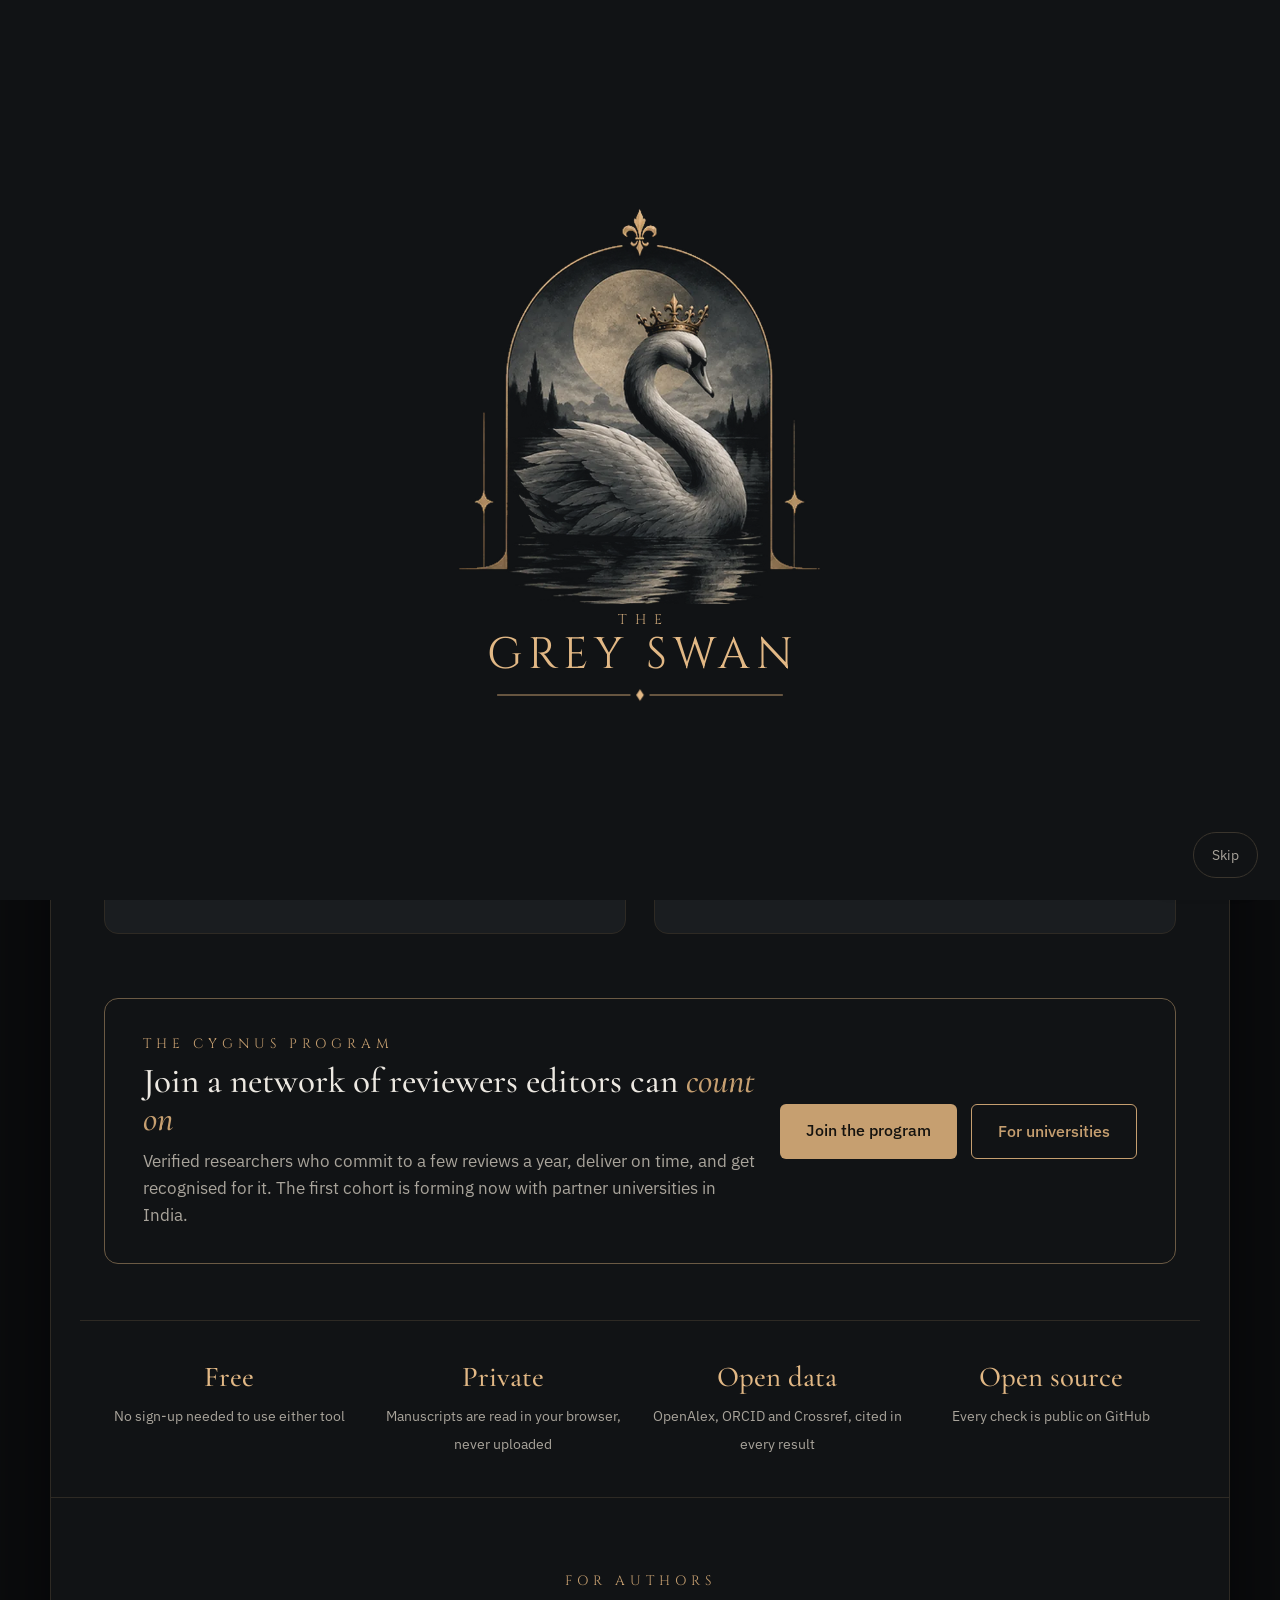
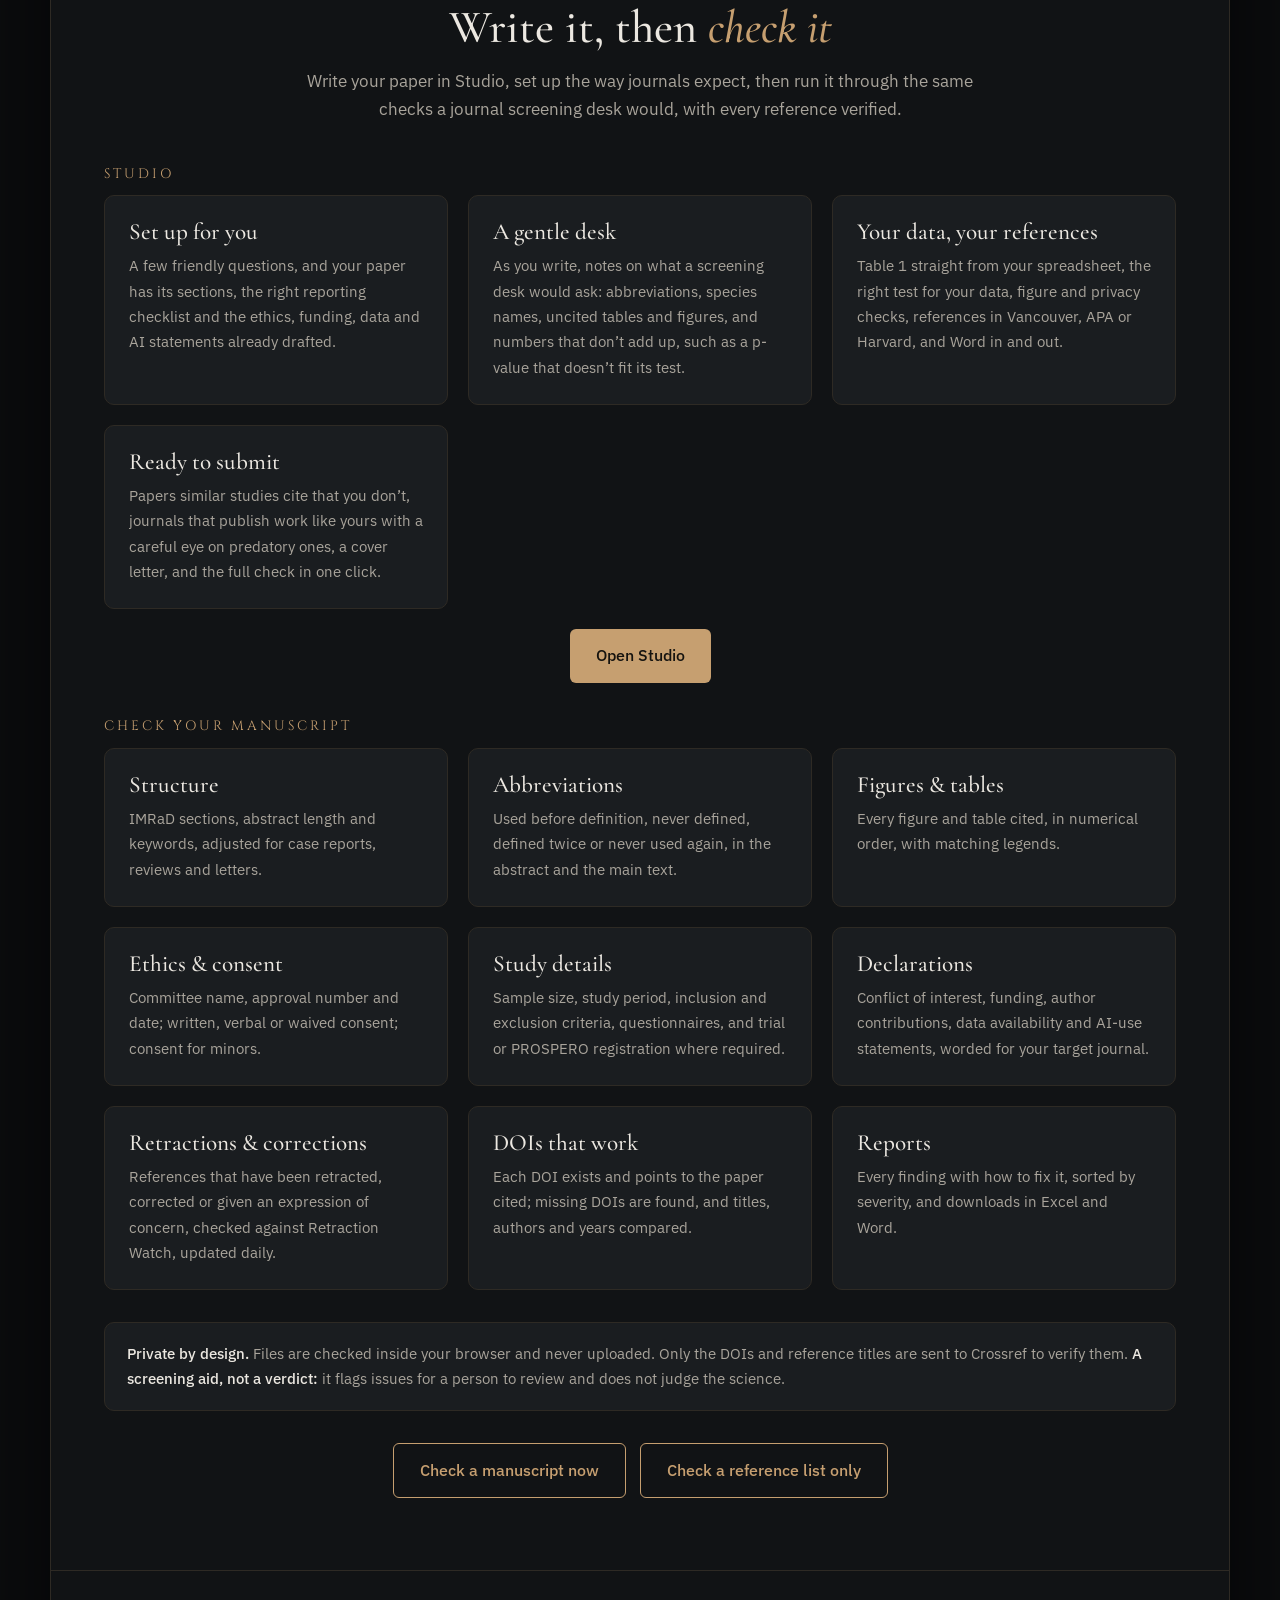
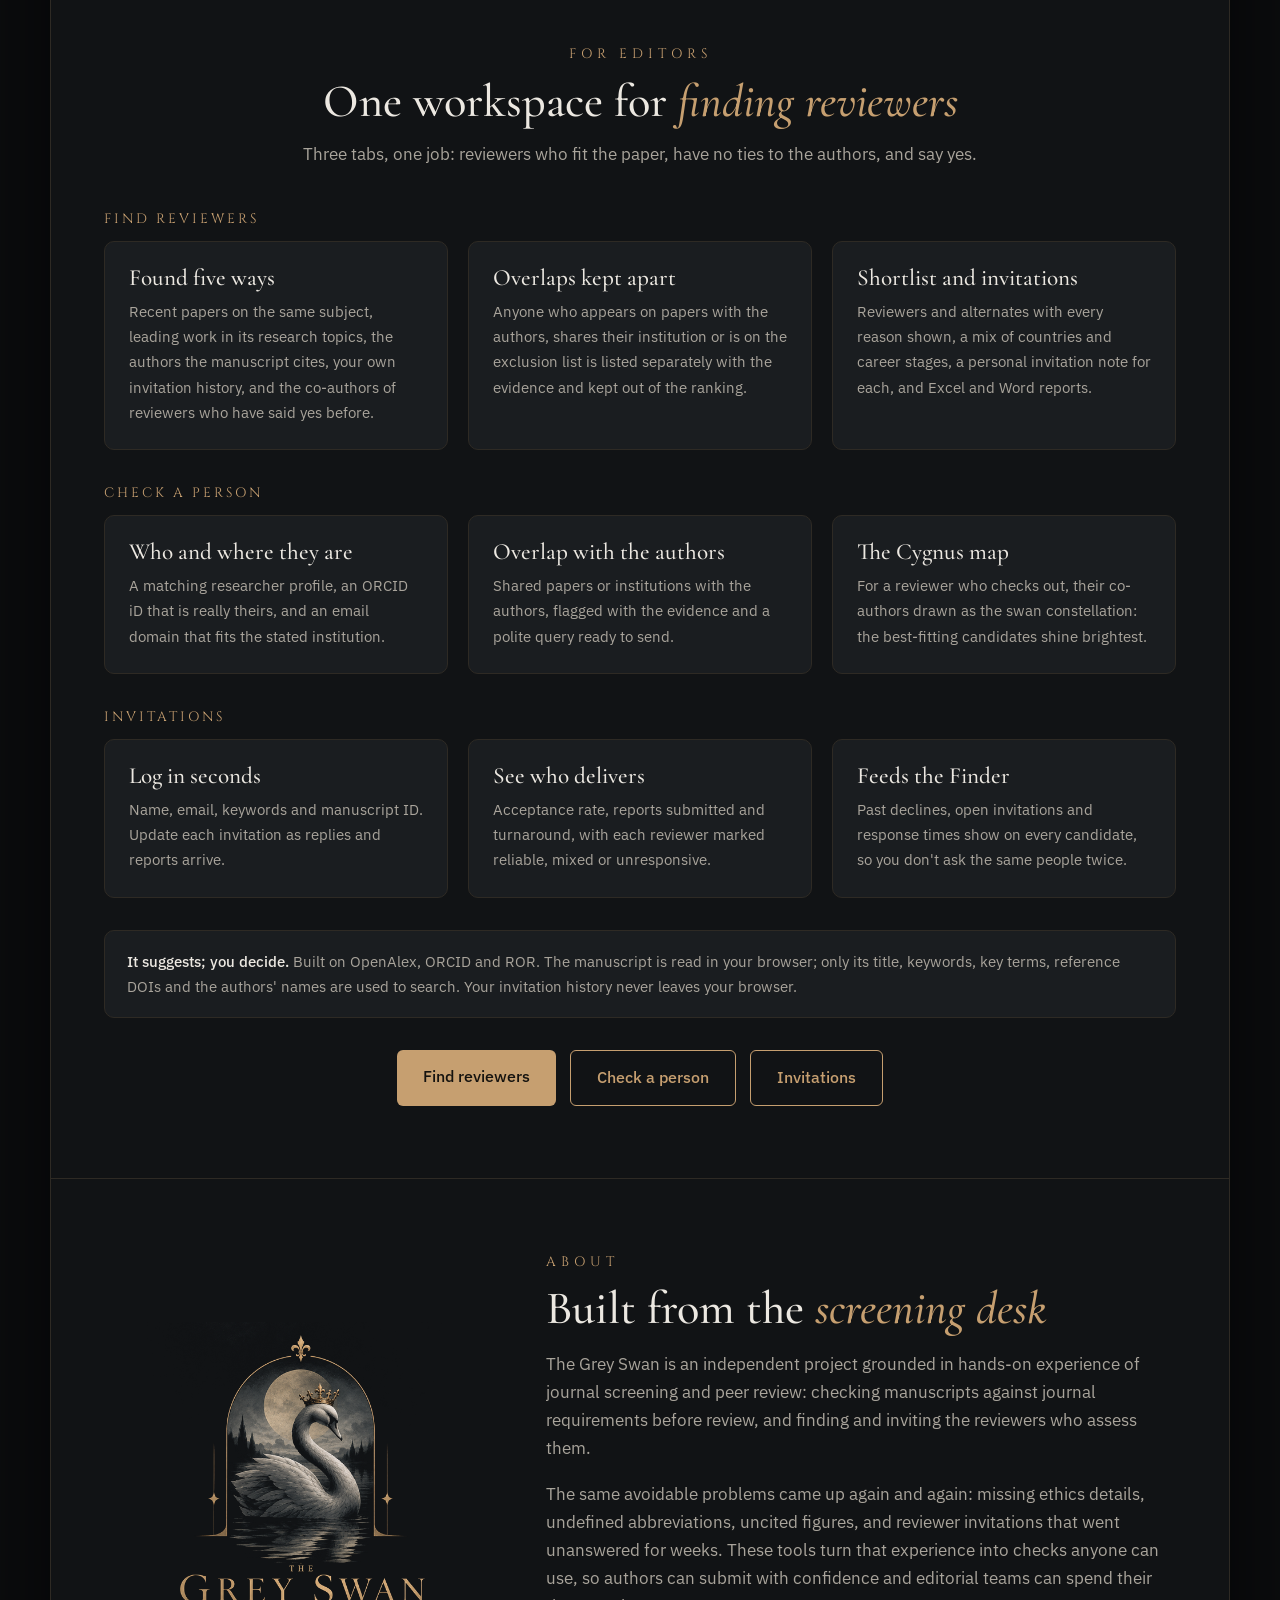
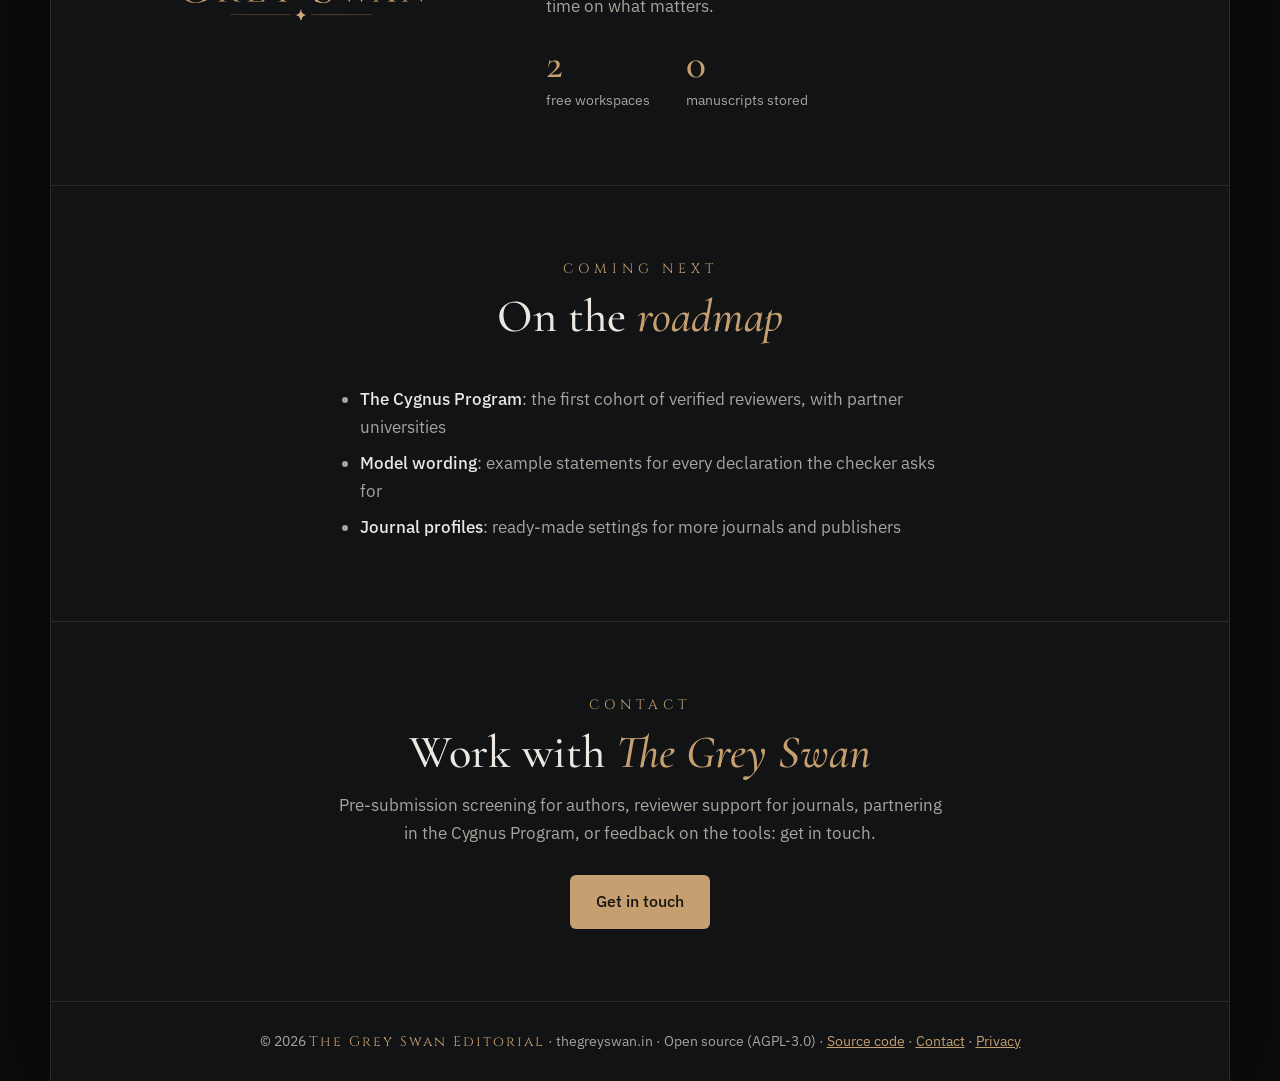
==== commit 4585de22: "Add files via upload" ====
--- a/index.html
+++ b/index.html
@@ -352,6 +352,7 @@
       <p>See what a journal would send back before peer review: ethics and consent details, uncited figures, undefined
         abbreviations, missing declarations and problem references, in one report.</p>
       <ul>
+        <li>Studio: write the paper itself, set up the way journals expect</li>
         <li>Word, PDF, LaTeX, ODT and RTF</li>
         <li>95+ screening checks plus reference verification</li>
         <li>Runs entirely in your browser</li>
@@ -400,11 +401,19 @@
     <div class="wrap">
       <div class="section-head">
         <div class="eyebrow">For authors</div>
-        <h2>Check your <em>manuscript</em></h2>
-        <p>Upload a manuscript (Word, PDF, RTF or LaTeX) and get one clear report in minutes: the checks a journal
-          screening desk runs, then every reference verified. It recognises research articles, case reports, reviews and
-          letters, and applies the right rules to each.</p>
-      </div>
+        <h2>Write it, then <em>check it</em></h2>
+        <p>Write your paper in Studio, set up the way journals expect, then run it through the same checks a journal
+          screening desk would, with every reference verified.</p>
+      </div>
+      <h3 class="ws-head">Studio</h3>
+      <div class="grid">
+        <div class="card"><h3>Set up for you</h3><p>A few friendly questions, and your paper has its sections, the right reporting checklist and the ethics, funding, data and AI statements already drafted.</p></div>
+        <div class="card"><h3>A gentle desk</h3><p>As you write, notes on what a screening desk would ask: abbreviations, species names, uncited tables and figures, and numbers that don’t add up, such as a p-value that doesn’t fit its test.</p></div>
+        <div class="card"><h3>Your data, your references</h3><p>Table 1 straight from your spreadsheet, the right test for your data, figure and privacy checks, references in Vancouver, APA or Harvard, and Word in and out.</p></div>
+        <div class="card"><h3>Ready to submit</h3><p>Papers similar studies cite that you don’t, journals that publish work like yours with a careful eye on predatory ones, a cover letter, and the full check in one click.</p></div>
+      </div>
+      <div class="buttons" style="justify-content:center;margin:20px 0 8px"><a class="btn btn-gold" href="studio/">Open Studio</a></div>
+      <h3 class="ws-head">Check your manuscript</h3>
       <div class="grid">
         <div class="card"><h3>Structure</h3><p>IMRaD sections, abstract length and keywords, adjusted for case reports, reviews and letters.</p></div>
         <div class="card"><h3>Abbreviations</h3><p>Used before definition, never defined, defined twice or never used again, in the abstract and the main text.</p></div>
@@ -420,7 +429,7 @@
         reference titles are sent to Crossref to verify them. <b>A screening aid, not a verdict:</b> it flags issues for a
         person to review and does not judge the science.</div>
       <div class="buttons" style="justify-content:center;margin-top:32px">
-        <a class="btn btn-gold" href="checker/">Check a manuscript now</a>
+        <a class="btn btn-line" href="checker/">Check a manuscript now</a>
         <a class="btn btn-line" href="references/">Check a reference list only</a>
       </div>
     </div>
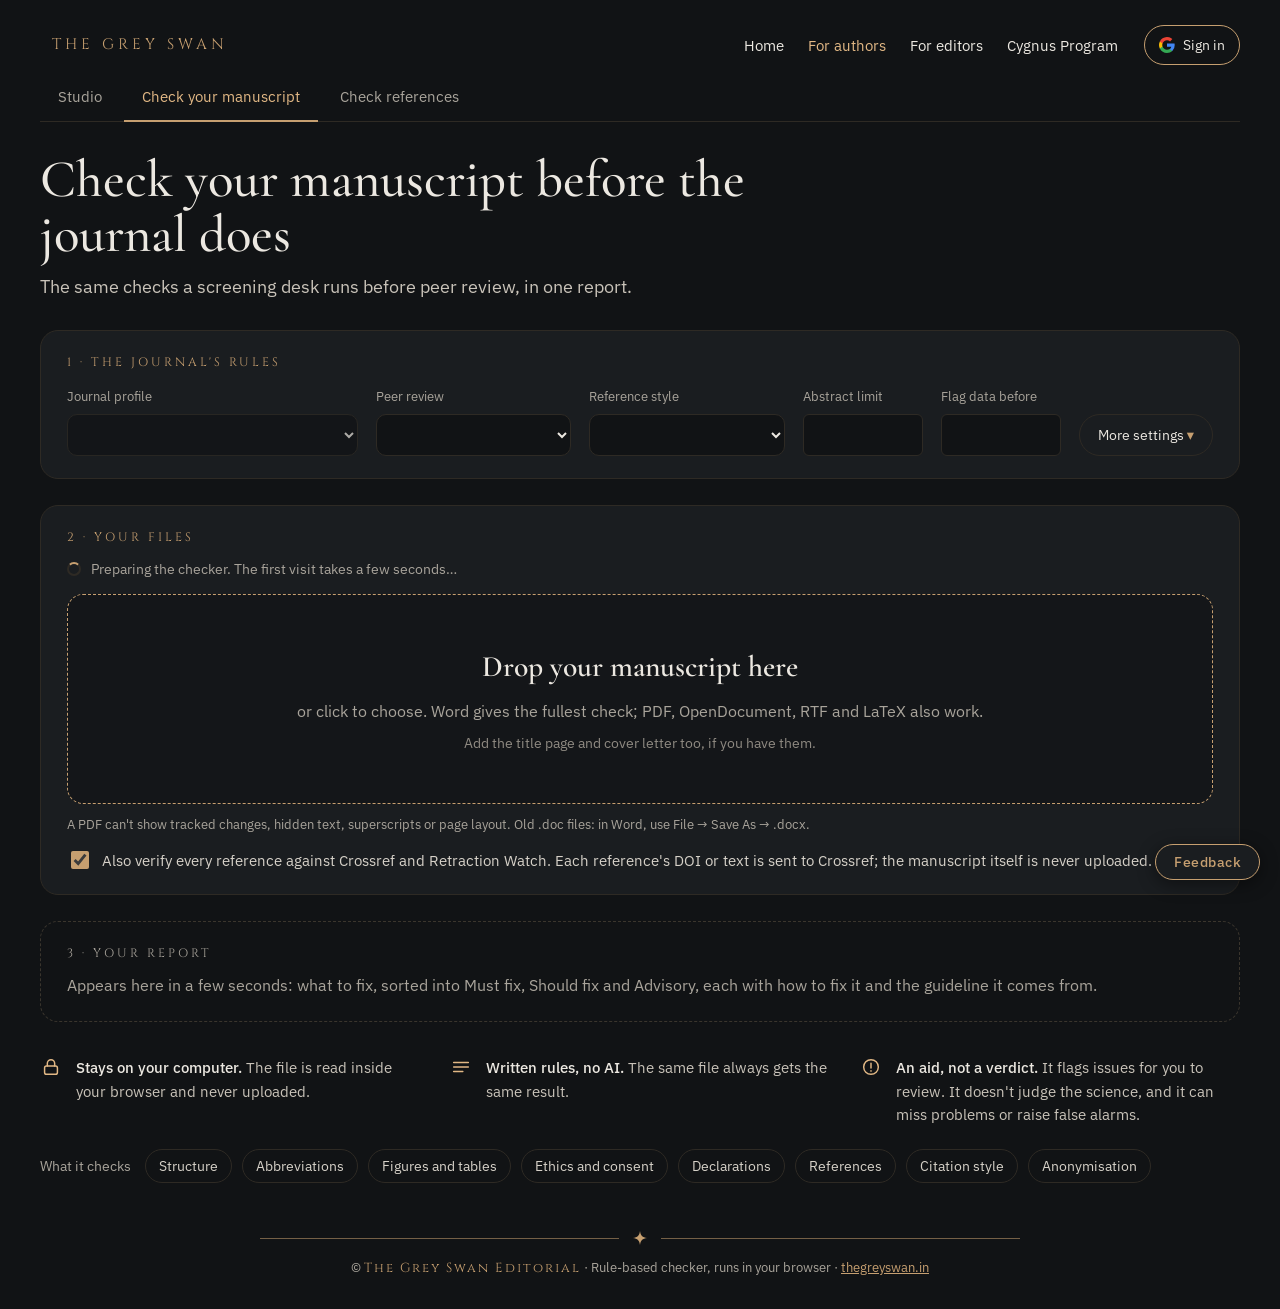
==== commit 026bf0ab: "Add files via upload" ====
--- a/index.html
+++ b/index.html
@@ -1,598 +1,178 @@
-<!doctype html>
+<!DOCTYPE html>
 <html lang="en">
-<script>document.documentElement.classList.add("js")</script>
 <head>
 <meta charset="utf-8">
 <meta name="viewport" content="width=device-width, initial-scale=1">
-<title>The Grey Swan | Manuscript Pre-Submission Checker</title>
-<meta name="description" content="Free tools for authors and journals. Check a manuscript before submission: IMRaD structure, abbreviations, figure and table citations, ethics and consent statements, declarations and references.">
-<link rel="canonical" href="https://thegreyswan.in/">
-<link rel="icon" type="image/png" sizes="192x192" href="/assets/favicon.png">
-<link rel="apple-touch-icon" href="assets/apple-touch-icon.png">
-<meta name="theme-color" content="#111315">
-
-<!-- Link previews (LinkedIn, WhatsApp, X) -->
-<meta property="og:type" content="website">
-<meta property="og:site_name" content="The Grey Swan">
-<meta property="og:title" content="The Grey Swan | Manuscript Pre-Submission Checker">
-<meta property="og:description" content="Run the technical checks a journal screening desk performs, before you submit. Free and private.">
-<meta property="og:url" content="https://thegreyswan.in/">
-<meta property="og:image" content="https://thegreyswan.in/assets/og-image.jpg">
-<meta name="twitter:card" content="summary_large_image">
-
-<!-- Tells Google what this site and tool are -->
-<script type="application/ld+json">
-{
-  "@context": "https://schema.org",
-  "@graph": [
-    {"@type": "Organization", "name": "The Grey Swan", "url": "https://thegreyswan.in/",
-     "logo": "https://thegreyswan.in/assets/grey_swan_icon.png", "email": "harsh@thegreyswan.in"},
-    {"@type": "WebApplication", "name": "Manuscript Pre-Submission Checker",
-     "url": "https://thegreyswan.in/checker/", "applicationCategory": "ProductivityApplication",
-     "operatingSystem": "Web browser", "offers": {"@type": "Offer", "price": "0", "priceCurrency": "INR"},
-     "publisher": {"@type": "Organization", "name": "The Grey Swan"}}
-  ]
-}
-</script>
-
+<title>Check your manuscript: free pre-submission checker | The Grey Swan Editorial</title>
+<meta name="description" content="Free pre-submission checker for journal manuscripts: structure, abbreviations, figure and table citations, ethics, consent, declarations, references, citation styles (APA, AMA, Vancouver, Harvard, IEEE) and double-blind anonymisation. Runs in your browser; your files never leave your computer.">
+<link rel="icon" href="favicon.png">
 <link rel="preconnect" href="https://fonts.googleapis.com">
 <link rel="preconnect" href="https://fonts.gstatic.com" crossorigin>
 <link href="https://fonts.googleapis.com/css2?family=Cinzel:wght@400;500&family=Cormorant+Garamond:ital,wght@0,500;0,600;1,500&family=IBM+Plex+Sans:wght@400;500&display=swap" rel="stylesheet">
-
-<style>
-  :root {
-    --bg: #111315; --card: #1A1D20; --line: #2E2A24;
-    --ink: #ECE8E1; --muted: #A9A49B; --gold: #C69F70; --gold-bright: #E2B885;
-    --serif: 'Cormorant Garamond', Georgia, serif;
-    --caps: 'Cinzel', 'Trajan Pro', Georgia, serif;
-    --sans: 'IBM Plex Sans', system-ui, sans-serif;
-  }
-  * { box-sizing: border-box; }
-  html { scroll-behavior: smooth; }
-  body { margin: 0; background: var(--bg); color: var(--ink); font-family: var(--sans);
-         font-size: 17px; line-height: 1.65; -webkit-font-smoothing: antialiased; }
-  a { color: var(--gold); }
-  a:hover { color: var(--gold-bright); }
-  img { max-width: 100%; height: auto; display: block; }
-  .wrap { max-width: 1120px; margin: 0 auto; padding: 0 24px; }
-
-  /* Header */
-  header { border-bottom: 1px solid var(--line); }
-  .nav { display: flex; align-items: center; justify-content: space-between; gap: 16px; padding: 16px 0; }
-  .brand { display: flex; align-items: center; gap: 12px; text-decoration: none; color: var(--ink); }
-  .brand img { width: 40px; height: 40px; border-radius: 50%; object-fit: cover; }
-  .brand span { font-family: var(--caps); letter-spacing: 3px; font-size: 0.85rem; color: var(--gold); }
-  .nav nav { margin-left: auto; }
-  .nav ul { display: flex; gap: 28px; list-style: none; margin: 0; padding: 0; }
-  .nav ul a { color: var(--muted); text-decoration: none; font-size: 0.92rem; }
-  .nav ul a:hover { color: var(--ink); }
-  .nav ul { align-items: center; }
-  .more { position: relative; }
-  .more-btn { background: none; border: 0; padding: 0; cursor: pointer; font: inherit; font-size: 0.92rem;
-              color: var(--muted); display: inline-flex; align-items: center; gap: 6px; }
-  .more-btn:hover, .more-btn[aria-expanded="true"] { color: var(--ink); }
-  .more-btn:focus-visible, .more-menu a:focus-visible { outline: 1px solid var(--gold); outline-offset: 3px; }
-  .nav ul.more-menu { position: absolute; right: -14px; top: calc(100% + 14px); display: block; min-width: 200px;
-              margin: 0; padding: 8px 0; list-style: none; background: var(--card); border: 1px solid var(--line);
-              border-radius: 8px; box-shadow: 0 12px 32px rgba(0,0,0,0.45); }
-  .nav ul.more-menu[hidden] { display: none; }
-  .more-menu a { display: block; padding: 8px 18px; white-space: nowrap; }
-  .more-menu a:hover { background: rgba(198,159,112,0.08); }
-  .more-menu .sep { height: 1px; margin: 6px 0; background: var(--line); }
-
-  /* Hero */
-  .hero { display: grid; grid-template-columns: 1.25fr 1fr; gap: 48px; align-items: center; padding-top: 72px; padding-bottom: 64px; }
-  .eyebrow { font-family: var(--caps); color: var(--gold); letter-spacing: 5px; font-size: 0.85rem; text-transform: uppercase; }
-  .eyebrow span { color: var(--muted); }
-  h1, h2, h3 { font-family: var(--serif); font-weight: 500; line-height: 1.08; margin: 0; }
-  h1 { font-size: clamp(2.6rem, 6vw, 4.2rem); margin: 14px 0 20px; }
-  h1 em, h2 em { color: var(--gold); }
-  .lead { color: var(--muted); font-size: 1.1rem; max-width: 560px; margin: 0 0 32px; }
-  .buttons { display: flex; flex-wrap: wrap; gap: 14px; }
-  .btn { display: inline-block; padding: 14px 26px; border-radius: 6px; text-decoration: none; font-weight: 500;
-         font-size: 0.98rem; min-height: 48px; }
-  .btn-gold { background: var(--gold); color: #15130F; }
-  .btn-gold:hover { background: var(--gold-bright); color: #15130F; }
-  .btn-line { border: 1px solid var(--gold); color: var(--gold); }
-  .btn-line:hover { background: rgba(198, 159, 112, 0.1); }
-  .hero-art img { margin: 0 auto; max-height: 420px; width: auto; }
-
-  /* Ornament divider */
-  .ornament { display: flex; align-items: center; gap: 14px; margin: 0 auto; max-width: 520px; }
-  .ornament::before, .ornament::after { content: ""; flex: 1; height: 1px; background: var(--gold); opacity: 0.5; }
-  .ornament svg { width: 14px; height: 14px; flex: none; }
-
-  /* Sections */
-  section { padding: 72px 0; }
-  .section-head { text-align: center; max-width: 720px; margin: 0 auto 44px; }
-  h2 { font-size: clamp(2rem, 4.5vw, 2.9rem); margin: 10px 0 14px; }
-  .section-head p { color: var(--muted); margin: 0; }
-  .grid { display: grid; grid-template-columns: repeat(3, 1fr); gap: 20px; }
-  .grid + .grid { margin-top: 20px; }
-  .card { background: var(--card); border: 1px solid var(--line); border-radius: 10px; padding: 24px; }
-  .card h3 { font-size: 1.45rem; color: var(--ink); margin-bottom: 8px; }
-  .card p { color: var(--muted); margin: 0; font-size: 0.96rem; }
-  .steps { counter-reset: step; display: grid; grid-template-columns: repeat(3, 1fr); gap: 20px; }
-  .step { counter-increment: step; padding: 24px; border-top: 1px solid var(--gold); }
-  .step::before { content: counter(step, upper-roman); font-family: var(--caps); color: var(--gold); font-size: 1.1rem; letter-spacing: 2px; }
-  .step h3 { font-size: 1.4rem; margin: 10px 0 6px; }
-  .step p { color: var(--muted); margin: 0; font-size: 0.96rem; }
-  .note { background: var(--card); border: 1px solid var(--line); border-radius: 10px; padding: 18px 22px;
-          color: var(--muted); font-size: 0.95rem; margin-top: 32px; }
-  .note b { color: var(--ink); font-weight: 500; }
-
-  .about { display: grid; grid-template-columns: 1fr 1.6fr; gap: 48px; align-items: center; }
-  .stats { display: flex; gap: 36px; flex-wrap: wrap; margin-top: 24px; }
-  .stat b { display: block; font-family: var(--serif); font-size: 2.6rem; color: var(--gold); font-weight: 500; line-height: 1; }
-  .stat span { color: var(--muted); font-size: 0.9rem; }
-  .about p { color: var(--muted); }
-  .about-logo img { max-width: 320px; margin: 0 auto; }
-
-  .soon li { margin-bottom: 8px; color: var(--muted); }
-  .soon li b { color: var(--ink); font-weight: 500; }
-
-  .contact { text-align: center; }
-  footer { border-top: 1px solid var(--line); padding: 28px 0; color: var(--muted); font-size: 0.88rem; text-align: center; }
-  footer .name { font-family: var(--caps); color: var(--gold); letter-spacing: 2px; }
-
-  /* ---------- Still side rails + scrolling centre page ---------- */
-  body { background: #0B0C0E; }
-  body::before { content: ""; position: fixed; inset: 0; z-index: -1; pointer-events: none;
-    background: radial-gradient(ellipse 50% 60% at 0% 50%, rgba(198,159,112,0.07), transparent 70%),
-                radial-gradient(ellipse 50% 60% at 100% 50%, rgba(198,159,112,0.07), transparent 70%); }
-  .page { max-width: 1180px; margin: 0 auto; background: var(--bg);
-          border-left: 1px solid var(--line); border-right: 1px solid var(--line);
-          box-shadow: 0 0 80px rgba(0,0,0,0.6); }
-  header { position: sticky; top: 0; z-index: 20; background: rgba(17,19,21,0.86);
-           -webkit-backdrop-filter: blur(10px); backdrop-filter: blur(10px); }
-
-  .rail { position: fixed; top: 0; bottom: 0; width: calc((100vw - 1180px) / 2); z-index: 10;
-          display: none; align-items: center; justify-content: center; pointer-events: none; }
-  .rail-left { left: 0; }
-  .rail-right { right: 0; }
-  .rail-line { position: absolute; top: 12vh; bottom: 12vh; left: 50%; width: 1px;
-               background: linear-gradient(to bottom, transparent, rgba(198,159,112,0.45), transparent); }
-  .rail-text { position: relative; writing-mode: vertical-rl; transform: rotate(180deg);
-               font-family: var(--caps); color: var(--gold); letter-spacing: 8px; font-size: 0.78rem;
-               background: #0B0C0E; padding: 18px 0; opacity: 0.85; }
-  .rail-mark { position: absolute; width: 12px; height: 12px; left: calc(50% - 6px); }
-  .rail-mark.top { top: calc(12vh - 6px); } .rail-mark.bottom { bottom: calc(12vh - 6px); }
-  .progress { position: absolute; left: 50%; top: 12vh; width: 1px; background: var(--gold-bright);
-              height: 0; transform-origin: top; }
-  .rail-nav { position: relative; list-style: none; margin: 0; padding: 0; display: flex; flex-direction: column;
-              gap: 22px; pointer-events: auto; }
-  .rail-nav a { display: flex; align-items: center; justify-content: center; position: relative;
-                width: 16px; height: 16px; text-decoration: none; }
-  .rail-nav a::before { content: ""; width: 7px; height: 7px; transform: rotate(45deg);
-                        border: 1px solid var(--gold); background: #0B0C0E; transition: all .3s; }
-  .rail-nav a.active::before { background: var(--gold-bright); box-shadow: 0 0 12px rgba(226,184,133,0.7);
-                               width: 10px; height: 10px; }
-  .rail-nav span { position: absolute; right: 26px; white-space: nowrap; font-size: 0.78rem; color: var(--muted);
-                   opacity: 0; transform: translateX(6px); transition: all .25s; }
-  .rail-nav a:hover span, .rail-nav a.active span { opacity: 1; transform: none; }
-  .rail-nav a.active span { color: var(--gold); }
-  @media (min-width: 1360px) { .rail { display: flex; } }
-
-  section, main { scroll-margin-top: 76px; }
-
-  /* Gentle fade-up as sections come into view */
-  .js .reveal { opacity: 0; transform: translateY(28px); transition: opacity .7s ease, transform .7s ease; }
-  .js .reveal.in { opacity: 1; transform: none; }
-  .hero-art img { will-change: transform; }
-  @media (prefers-reduced-motion: reduce) {
-    html { scroll-behavior: auto; }
-    .js .reveal { opacity: 1; transform: none; transition: none; }
-  }
-
-  @media (max-width: 860px) {
-    .hero, .about { grid-template-columns: 1fr; gap: 32px; }
-    .hero { padding-top: 40px; padding-bottom: 48px; text-align: left; }
-    .hero-art { order: -1; }
-    .hero-art img { max-height: 260px; }
-    .grid, .steps { grid-template-columns: 1fr; }
-    .nav ul { gap: 16px; }
-    .about-logo { order: -1; }
-    section { padding: 52px 0; }
-  }
-  @media (max-width: 520px) {
-    .nav ul { display: none; }
-    .eyebrow { letter-spacing: 3px; font-size: 0.75rem; }
-    .btn { width: 100%; text-align: center; }
-  }
-
-  /* Homepage: two doors, the Cygnus band and the trust strip */
-  .hero-doors { text-align: center; padding-top: 80px; padding-bottom: 28px; }
-  .hero-doors h1 { margin: 0 auto; max-width: 880px; }
-  .hero-doors .lead { margin: 22px auto 0; max-width: 640px; }
-  .doors { display: grid; grid-template-columns: repeat(auto-fit, minmax(min(100%, 420px), 1fr)); gap: 28px; padding-bottom: 64px; }
-  .door { display: flex; flex-direction: column; gap: 16px; background: var(--card); border: 1px solid var(--line);
-          border-radius: 14px; padding: 36px; color: var(--ink); text-decoration: none; transition: border-color .2s; }
-  .door:hover { border-color: var(--gold); color: var(--ink); }
-  .door:focus-visible { outline: 2px solid var(--gold); outline-offset: 3px; }
-  .door-who { display: flex; align-items: center; gap: 12px; font-family: var(--caps); letter-spacing: 4px;
-              font-size: 0.8rem; text-transform: uppercase; color: var(--gold); }
-  .door-who svg { width: 36px; height: 36px; fill: none; stroke: var(--gold); stroke-width: 1.4; stroke-linecap: round; stroke-linejoin: round; }
-  .door h2 { font-family: var(--serif); font-weight: 600; font-size: 2.4rem; margin: 0; }
-  .door p { color: var(--muted); line-height: 1.65; margin: 0; }
-  .door ul { list-style: none; margin: 0; padding: 0; display: flex; flex-direction: column; gap: 8px; font-size: 0.95rem; }
-  .door li::before { content: "\2726"; color: var(--gold); margin-right: 10px; }
-  .door .btn { margin-top: auto; align-self: flex-start; }
-  .cygnus-band-wrap { padding: 0 0 56px; }
-  .cygnus-band { border: 1px solid #6B5A44; border-radius: 14px; padding: 34px 38px; display: flex; flex-wrap: wrap;
-                 gap: 24px; align-items: center; justify-content: space-between; }
-  .cygnus-band > div:first-child { flex: 1 1 480px; }
-  .cygnus-band h2 { font-family: var(--serif); font-weight: 500; font-size: 2.2rem; margin: 6px 0 0; }
-  .cygnus-band p { color: var(--muted); line-height: 1.6; margin: 10px 0 0; max-width: 620px; }
-  .trust { display: grid; grid-template-columns: repeat(auto-fit, minmax(200px, 1fr)); gap: 24px; text-align: center;
-           border-top: 1px solid var(--line); padding-top: 32px; padding-bottom: 40px; }
-  .trust b { display: block; font-family: var(--serif); font-size: 1.8rem; font-weight: 500; color: var(--gold-bright); }
-  .trust span { font-size: 0.88rem; color: var(--muted); }
-  .ws-head { font-family: var(--caps); letter-spacing: 3px; font-size: 0.85rem; text-transform: uppercase; color: var(--gold);
-             font-weight: 400; margin: 36px 0 14px; }
-  @media (max-width: 520px) { .door { padding: 26px; } .door h2 { font-size: 2rem; } .cygnus-band { padding: 26px; } }
-
-  /* ---------- Crest opening (homepage, once per visit) ---------- */
-  #gs-intro { display: none; }
-  html.gs-intro body { overflow: hidden; }
-  html.gs-intro #gs-intro { display: grid; }
-  #gs-intro { position: fixed; inset: 0; z-index: 1000; place-items: center; background: #111315; cursor: pointer; transition: background .6s ease; }
-  #gs-intro.leaving { background: transparent; pointer-events: none; }
-  .gi-mark { display: flex; flex-direction: column; align-items: center; gap: 4px; }
-  .gi-crest { position: relative; width: min(58vmin, 400px); aspect-ratio: 414 / 420; }
-  .gi-crest img, .gi-crest svg, .gi-shine { position: absolute; inset: 0; width: 100%; height: 100%; display: block; }
-  .gi-crest img { clip-path: inset(100% 0 0 0); animation: gi-paint 1s 1.15s cubic-bezier(.6,0,.2,1) forwards; }
-  .gi-crest svg { animation: gi-settle .6s 2.1s ease forwards; }
-  .gi-shine { background: linear-gradient(115deg, transparent 38%, rgba(255,236,196,.75) 50%, transparent 62%) no-repeat; background-size: 250% 100%; background-position: 130% 0;
-    -webkit-mask: url(assets/crest-intro.webp) center / 100% 100% no-repeat; mask: url(assets/crest-intro.webp) center / 100% 100% no-repeat;
-    mix-blend-mode: soft-light; opacity: 0; animation: gi-shine 1.1s 2.05s ease-in-out forwards; }
-  .gi-ink { fill: none; stroke: #E2B885; stroke-width: 2.2; stroke-linecap: round; stroke-dasharray: 1; stroke-dashoffset: 1; }
-  .gi-arch { animation: gi-draw 1.1s .15s cubic-bezier(.55,0,.25,1) forwards; }
-  .gi-base { animation: gi-draw .6s .55s ease-out forwards; }
-  .gi-pillar { animation: gi-draw .7s .75s ease-out forwards; }
-  .gi-fleur, .gi-star { fill: #E2B885; opacity: 0; transform-box: fill-box; transform-origin: center; }
-  .gi-fleur { animation: gi-fleur .7s 1.05s cubic-bezier(.3,1.6,.5,1) forwards; }
-  .gi-star { animation: gi-star .6s 1.3s cubic-bezier(.3,1.8,.5,1) forwards; }
-  .gi-word { text-align: center; font-family: 'Cinzel', Georgia, serif; color: #E2B885; }
-  .gi-the { font-size: clamp(11px, 1.6vmin, 14px); letter-spacing: .6em; margin-left: .6em; opacity: 0; animation: gi-rise .6s 1.75s ease-out forwards; }
-  .gi-name { font-size: clamp(26px, 5.2vmin, 44px); letter-spacing: .14em; margin-left: .14em; line-height: 1.1; opacity: 0; animation: gi-spread 1s 1.85s cubic-bezier(.2,.8,.2,1) forwards; }
-  .gi-rule { width: min(58vmin, 400px); height: 14px; display: block; margin-top: 4px; }
-  .gi-rule path { fill: none; stroke: #C69F70; stroke-width: 1; stroke-dasharray: 1; stroke-dashoffset: 1; animation: gi-draw .7s 2.15s ease-out forwards; }
-  .gi-rule .gi-dia { fill: #E2B885; stroke: none; opacity: 0; transform-box: fill-box; transform-origin: center; animation: gi-star .5s 2.1s cubic-bezier(.3,1.8,.5,1) forwards; }
-  .gi-skip { position: absolute; right: 22px; bottom: 22px; background: transparent; color: #A9A49B; border: 1px solid #3A352D; border-radius: 999px;
-    padding: 10px 18px; font: inherit; font-size: .9rem; cursor: pointer; }
-  .gi-skip:hover, .gi-skip:focus-visible { color: #ECE8E1; border-color: #C69F70; outline: none; }
-  @keyframes gi-draw { to { stroke-dashoffset: 0; } }
-  @keyframes gi-fleur { from { opacity: 0; transform: translateY(-14px) scale(.6); } to { opacity: 1; transform: none; } }
-  @keyframes gi-star { 0% { opacity: 0; transform: scale(0) rotate(-90deg); } 70% { opacity: 1; transform: scale(1.5) rotate(0); } 100% { opacity: 1; transform: scale(1); } }
-  @keyframes gi-paint { to { clip-path: inset(0 0 0 0); } }
-  @keyframes gi-settle { to { opacity: 0; } }
-  @keyframes gi-shine { 0% { opacity: 1; background-position: 130% 0; } 100% { opacity: 1; background-position: -30% 0; } }
-  @keyframes gi-rise { from { opacity: 0; transform: translateY(6px); } to { opacity: .85; transform: none; } }
-  @keyframes gi-spread { from { opacity: 0; letter-spacing: .5em; } to { opacity: 1; letter-spacing: .14em; } }
-</style>
-<link rel="stylesheet" href="assets/account.css">
-  <link rel="preload" as="image" href="assets/crest-intro.webp">
-  <script>
-    /* The crest opening plays once per visit, never for reduced motion. */
-    try { if (!sessionStorage.getItem("gs-intro-seen") && !matchMedia("(prefers-reduced-motion: reduce)").matches) document.documentElement.classList.add("gs-intro"); } catch (e) {}
-  </script>
+<link rel="stylesheet" href="style.css">
+<link rel="stylesheet" href="refcore.css">
+<link rel="stylesheet" href="/assets/account.css">
+<link rel="stylesheet" href="/assets/workspace.css">
+<link rel="stylesheet" href="/assets/scroll.css">
 </head>
 <body>
-<div id="gs-intro" aria-hidden="true">
-  <div class="gi-mark" id="gi-mark">
-    <div class="gi-crest" id="gi-crest">
-      <img src="assets/crest-intro.webp" alt="">
-      <div class="gi-shine"></div>
-      <svg viewBox="0 0 414 420">
-        <path class="gi-ink gi-arch" pathLength="1" d="M68 378 L68 185 A138 138 0 0 1 196 47.4"/>
-        <path class="gi-ink gi-arch" pathLength="1" d="M344 378 L344 185 A138 138 0 0 0 216 47.4"/>
-        <path class="gi-ink gi-base" pathLength="1" d="M68 380 C60 380 40 381 22 382"/>
-        <path class="gi-ink gi-base" pathLength="1" d="M344 380 C352 380 372 381 392 382"/>
-        <path class="gi-ink gi-pillar" pathLength="1" d="M45 380 L45 212"/>
-        <path class="gi-ink gi-pillar" pathLength="1" d="M366 380 L366 212"/>
-        <path class="gi-star" d="M45 300 L48 311 L59 314 L48 317 L45 328 L42 317 L31 314 L42 311 Z"/>
-        <path class="gi-star" d="M366 300 L369 311 L380 314 L369 317 L366 328 L363 317 L352 314 L363 311 Z"/>
-        <path class="gi-fleur" d="M206 12 C214 22 214 32 208 40 C216 34 224 34 226 40 C228 47 220 50 214 47 L211 52 L216 56 L196 56 L201 52 L198 47 C192 50 184 47 186 40 C188 34 196 34 204 40 C198 32 198 22 206 12 Z"/>
-      </svg>
-    </div>
-    <div class="gi-word"><div class="gi-the">THE</div><div class="gi-name">GREY SWAN</div></div>
-    <svg class="gi-rule" viewBox="0 0 420 14"><path pathLength="1" d="M200 7 L60 7"/><path pathLength="1" d="M220 7 L360 7"/><path class="gi-dia" d="M210 1 L214 7 L210 13 L206 7 Z"/></svg>
-  </div>
-  <button type="button" class="gi-skip" id="gi-skip" tabindex="-1">Skip</button>
-</div>
+<div class="page wide">
 
-<aside class="rail rail-left" aria-hidden="true">
-  <div class="rail-line"></div><div class="progress" id="progress"></div>
-  <svg class="rail-mark top" viewBox="0 0 20 20"><path d="M10 0C10.8 6.5 13.5 9.2 20 10C13.5 10.8 10.8 13.5 10 20C9.2 13.5 6.5 10.8 0 10C6.5 9.2 9.2 6.5 10 0Z" fill="#C69F70"/></svg><svg class="rail-mark bottom" viewBox="0 0 20 20"><path d="M10 0C10.8 6.5 13.5 9.2 20 10C13.5 10.8 10.8 13.5 10 20C9.2 13.5 6.5 10.8 0 10C6.5 9.2 9.2 6.5 10 0Z" fill="#C69F70"/></svg>
-  <div class="rail-text">The Grey Swan · Editorial · MMXXVI</div>
-</aside>
-<aside class="rail rail-right">
-  <div class="rail-line"></div>
-  <svg class="rail-mark top" viewBox="0 0 20 20"><path d="M10 0C10.8 6.5 13.5 9.2 20 10C13.5 10.8 10.8 13.5 10 20C9.2 13.5 6.5 10.8 0 10C6.5 9.2 9.2 6.5 10 0Z" fill="#C69F70"/></svg><svg class="rail-mark bottom" viewBox="0 0 20 20"><path d="M10 0C10.8 6.5 13.5 9.2 20 10C13.5 10.8 10.8 13.5 10 20C9.2 13.5 6.5 10.8 0 10C6.5 9.2 9.2 6.5 10 0Z" fill="#C69F70"/></svg>
-  <ul class="rail-nav" aria-label="Sections">
-    <li><a href="#top"><span>Home</span></a></li>
-    <li><a href="#authors"><span>For authors</span></a></li>
-    <li><a href="#editors"><span>For editors</span></a></li>
-    <li><a href="#cygnus"><span>Cygnus Program</span></a></li>
-    <li><a href="#about"><span>About</span></a></li>
-    <li><a href="#contact"><span>Contact</span></a></li>
-  </ul>
-</aside>
+  <header class="masthead slim">
+    <a class="brandmark" href="/"><img src="grey_swan_emblem.png" alt="" class="emblem"><span>The Grey Swan</span></a>
+    <nav class="tools" aria-label="Site"><a href="/">Home</a><a href="../checker/" aria-current="true">For authors</a><a href="../reviewers/">For editors</a><a href="/cygnus/">Cygnus Program</a></nav>
+    <div id="gs-account" class="masthead-account"></div>
+  </header>
 
-<div class="page">
-<header>
-  <div class="wrap nav">
-    <a class="brand" href="#top" aria-label="The Grey Swan, home">
-      <img src="assets/grey_swan_icon.png" alt="" width="40" height="40">
-      <span>The Grey Swan</span>
-    </a>
-    <nav aria-label="Main">
-      <ul>
-        <li><a href="#authors">For authors</a></li>
-        <li><a href="#editors">For editors</a></li>
-        <li><a href="cygnus/">Cygnus Program</a></li>
-        <li><a href="#about">About</a></li>
-      </ul>
-    </nav>
-    <div id="gs-account"></div>
-  </div>
-</header>
+  <nav class="workspace-tabs" aria-label="Author workspace"><a href="../studio/">Studio</a><a href="../checker/" aria-current="page">Check your manuscript</a><a href="../references/">Check references</a></nav>
 
-<main id="top">
-  <div class="wrap hero-doors">
-    <div class="eyebrow">The Grey Swan <span>· Editorial</span></div>
-    <h1>Get through the screening desk. <em>Get reviewed.</em></h1>
-    <p class="lead">Free tools for both sides of peer review. Pick yours. Your manuscripts never leave your browser.</p>
+  <div class="intro">
+    <h1 class="title">Check your manuscript before the journal does</h1>
+    <p class="lead">The same checks a screening desk runs before peer review, in one report.</p>
   </div>
 
-  <div class="wrap doors" role="list">
-    <a class="door" href="checker/" role="listitem">
-      <span class="door-who"><svg viewBox="0 0 24 24" aria-hidden="true"><path d="M14 3H7a2 2 0 0 0-2 2v14a2 2 0 0 0 2 2h10a2 2 0 0 0 2-2V8z"/><path d="M14 3v5h5"/><path d="m9 15 2 2 4-4"/></svg>I'm an author</span>
-      <h2>Check your manuscript</h2>
-      <p>See what a journal would send back before peer review: ethics and consent details, uncited figures, undefined
-        abbreviations, missing declarations and problem references, in one report.</p>
-      <ul>
-        <li>Studio: write the paper itself, set up the way journals expect</li>
-        <li>Word, PDF, LaTeX, ODT and RTF</li>
-        <li>95+ screening checks plus reference verification</li>
-        <li>Runs entirely in your browser</li>
-      </ul>
-      <span class="btn btn-gold">Check a manuscript →</span>
-    </a>
-    <a class="door" href="reviewers/" role="listitem">
-      <span class="door-who"><svg viewBox="0 0 24 24" aria-hidden="true"><circle cx="9" cy="8" r="3.2"/><path d="M3.5 19c.8-3.2 3-5 5.5-5s4.7 1.8 5.5 5"/><circle cx="17.5" cy="10.5" r="2.5"/><path d="M16 15.2c2.6-.6 4.6 1 5 3.8"/></svg>I'm an editor</span>
-      <h2>Find reviewers</h2>
-      <p>Ranked, independent reviewer suggestions for any manuscript, with overlap and identity checks, public reviewing
-        records, and a private record of who you've invited.</p>
-      <ul>
-        <li>Find reviewers: matched on real publications, not keywords</li>
-        <li>Check a person: identity and links to the authors</li>
-        <li>Invitations: who you invited and who replied, kept on your computer</li>
-      </ul>
-      <span class="btn btn-gold">Find reviewers →</span>
-    </a>
-  </div>
+  <section class="strip" aria-label="Journal profile and settings">
+    <h2 class="step-label">1 · The journal's rules</h2>
+    <div class="strip-row">
+      <label class="sf sf-profile">Journal profile
+        <select id="profile-select" disabled></select>
+      </label>
+      <label class="sf">Peer review
+        <select id="review-model" aria-describedby="review-help"></select>
+      </label>
+      <label class="sf">Reference style
+        <select id="citation-style" aria-describedby="style-help"></select>
+      </label>
+      <label class="sf sf-num">Abstract limit
+        <input type="number" id="abstract-limit" min="50" max="1000" step="10">
+      </label>
+      <label class="sf sf-num">Flag data before
+        <input type="number" id="cutoff" min="1950" max="2100" step="1">
+      </label>
+      <button type="button" class="more-btn" id="more-btn" aria-expanded="false" aria-controls="more-settings">More settings</button>
+    </div>
+    <p id="profile-desc" class="muted small strip-desc"></p>
+    <p id="profile-note" class="small note" hidden></p>
+    <div class="strip-actions">
+    <div class="panel-actions">
+      <button type="button" id="save-profile" class="button" hidden>Save these settings as a profile</button>
+      <button type="button" id="reset-profile" class="text-button" hidden>Undo my changes</button>
+    </div>
+    <div id="keep-box" hidden>
+      <button type="button" id="keep-profile" class="button ghost">Save to my profiles</button>
+      <form class="keep-profile" id="keep-form" hidden>
+        <input id="keep-name" aria-label="Name for this profile" maxlength="80">
+        <button type="submit" class="button">Save</button>
+      </form>
+      <p class="muted small" id="keep-note"></p>
+    </div>
+    </div>
 
-  <section id="cygnus" class="cygnus-band-wrap">
-    <div class="wrap">
-      <div class="cygnus-band">
-        <div>
-          <div class="eyebrow">The Cygnus Program</div>
-          <h2>Join a network of reviewers editors can <em>count on</em></h2>
-          <p>Verified researchers who commit to a few reviews a year, deliver on time, and get recognised for it. The first
-            cohort is forming now with partner universities in India.</p>
-        </div>
-        <div class="buttons">
-          <a class="btn btn-gold" href="cygnus/">Join the program</a>
-          <a class="btn btn-line" href="cygnus/#universities">For universities</a>
-        </div>
+    <div id="more-settings" class="more-settings" hidden>
+      <div class="more-col">
+        <p class="muted small" id="review-help"><b>Peer review:</b> double-blind adds checks that the manuscript doesn't reveal who the authors are.</p>
+        <p class="muted small" id="style-help"><b>Reference style:</b> “Any” checks citations match the list and are consistent; a named style also checks its format.</p>
+        <label class="field">Abbreviations to ignore
+          <textarea id="ignore" rows="2" placeholder="e.g. ICU, MIC"></textarea>
+          <span class="muted small">Ones this journal doesn't require authors to define, separated by commas.</span>
+        </label>
+        <label class="check">
+          <input type="checkbox" id="skip-symbols">
+          <span>Skip gene, cell-line and chemical names <span class="muted small">(e.g. TP53, MCF-7, NaCl)</span></span>
+        </label>
+        <label class="text-button" id="profile-load-label">
+          Load a saved profile (.yaml)
+          <input type="file" id="profile-file" accept=".yaml,.yml" hidden>
+        </label>
+      </div>
+      <div class="more-col">
+        <details id="rules-box" open>
+          <summary>Rules and severities</summary>
+          <p class="muted small">Must fix and Should fix make a manuscript <i>Needs revision</i>. Advisory items
+            are shown but don't block it. Off skips the check.</p>
+          <div id="rules-list"></div>
+        </details>
       </div>
     </div>
   </section>
 
-  <div class="wrap trust">
-    <div><b>Free</b><span>No sign-up needed to use either tool</span></div>
-    <div><b>Private</b><span>Manuscripts are read in your browser, never uploaded</span></div>
-    <div><b>Open data</b><span>OpenAlex, ORCID and Crossref, cited in every result</span></div>
-    <div><b>Open source</b><span>Every check is public on GitHub</span></div>
-  </div>
+  <main class="layout">
+    <section class="work" aria-live="polite">
+      <div class="step-card" id="files-step">
+        <h2 class="step-label">2 · Your files</h2>
+        <div id="status" class="status"><span class="spinner"></span>
+          <span id="status-text">Preparing the checker. The first visit takes a few seconds…</span></div>
 
-  <section id="authors" style="border-top:1px solid var(--line)">
-    <div class="wrap">
-      <div class="section-head">
-        <div class="eyebrow">For authors</div>
-        <h2>Write it, then <em>check it</em></h2>
-        <p>Write your paper in Studio, set up the way journals expect, then run it through the same checks a journal
-          screening desk would, with every reference verified.</p>
-      </div>
-      <h3 class="ws-head">Studio</h3>
-      <div class="grid">
-        <div class="card"><h3>Set up for you</h3><p>A few friendly questions, and your paper has its sections, the right reporting checklist and the ethics, funding, data and AI statements already drafted.</p></div>
-        <div class="card"><h3>A gentle desk</h3><p>As you write, notes on what a screening desk would ask: abbreviations, species names, uncited tables and figures, and numbers that don’t add up, such as a p-value that doesn’t fit its test.</p></div>
-        <div class="card"><h3>Your data, your references</h3><p>Table 1 straight from your spreadsheet, the right test for your data, figure and privacy checks, references in Vancouver, APA or Harvard, and Word in and out.</p></div>
-        <div class="card"><h3>Ready to submit</h3><p>Papers similar studies cite that you don’t, journals that publish work like yours with a careful eye on predatory ones, a cover letter, and the full check in one click.</p></div>
-      </div>
-      <div class="buttons" style="justify-content:center;margin:20px 0 8px"><a class="btn btn-gold" href="studio/">Open Studio</a></div>
-      <h3 class="ws-head">Check your manuscript</h3>
-      <div class="grid">
-        <div class="card"><h3>Structure</h3><p>IMRaD sections, abstract length and keywords, adjusted for case reports, reviews and letters.</p></div>
-        <div class="card"><h3>Abbreviations</h3><p>Used before definition, never defined, defined twice or never used again, in the abstract and the main text.</p></div>
-        <div class="card"><h3>Figures &amp; tables</h3><p>Every figure and table cited, in numerical order, with matching legends.</p></div>
-        <div class="card"><h3>Ethics &amp; consent</h3><p>Committee name, approval number and date; written, verbal or waived consent; consent for minors.</p></div>
-        <div class="card"><h3>Study details</h3><p>Sample size, study period, inclusion and exclusion criteria, questionnaires, and trial or PROSPERO registration where required.</p></div>
-        <div class="card"><h3>Declarations</h3><p>Conflict of interest, funding, author contributions, data availability and AI-use statements, worded for your target journal.</p></div>
-        <div class="card"><h3>Retractions &amp; corrections</h3><p>References that have been retracted, corrected or given an expression of concern, checked against Retraction Watch, updated daily.</p></div>
-        <div class="card"><h3>DOIs that work</h3><p>Each DOI exists and points to the paper cited; missing DOIs are found, and titles, authors and years compared.</p></div>
-        <div class="card"><h3>Reports</h3><p>Every finding with how to fix it, sorted by severity, and downloads in Excel and Word.</p></div>
-      </div>
-      <div class="note"><b>Private by design.</b> Files are checked inside your browser and never uploaded. Only the DOIs and
-        reference titles are sent to Crossref to verify them. <b>A screening aid, not a verdict:</b> it flags issues for a
-        person to review and does not judge the science.</div>
-      <div class="buttons" style="justify-content:center;margin-top:32px">
-        <a class="btn btn-line" href="checker/">Check a manuscript now</a>
-        <a class="btn btn-line" href="references/">Check a reference list only</a>
-      </div>
-    </div>
-  </section>
+        <label id="dropzone" class="dropzone">
+          <input type="file" id="file-input" accept=".docx,.pdf,.odt,.rtf,.tex" multiple hidden>
+          <strong>Drop your manuscript here</strong>
+          <span>or click to choose. Word gives the fullest check; PDF, OpenDocument, RTF and LaTeX also work.</span>
+          <span class="drop-extra">Add the title page and cover letter too, if you have them.</span>
+        </label>
+        <p class="muted small drop-note">A PDF can't show tracked changes, hidden text, superscripts or page layout.
+          Old .doc files: in Word, use File → Save As → .docx.</p>
 
-  <section id="editors" style="border-top:1px solid var(--line)">
-    <div class="wrap">
-      <div class="section-head">
-        <div class="eyebrow">For editors</div>
-        <h2>One workspace for <em>finding reviewers</em></h2>
-        <p>Three tabs, one job: reviewers who fit the paper, have no ties to the authors, and say yes.</p>
+        <label class="verify-refs"><input type="checkbox" id="verify-refs" checked>
+          <span>Also verify every reference against Crossref and Retraction Watch. Each reference's DOI or text is sent to
+            Crossref; the manuscript itself is never uploaded.</span></label>
       </div>
 
-      <h3 class="ws-head">Find reviewers</h3>
-      <div class="grid">
-        <div class="card"><h3>Found five ways</h3><p>Recent papers on the same subject, leading work in its research topics, the authors the manuscript cites, your own invitation history, and the co-authors of reviewers who have said yes before.</p></div>
-        <div class="card"><h3>Overlaps kept apart</h3><p>Anyone who appears on papers with the authors, shares their institution or is on the exclusion list is listed separately with the evidence and kept out of the ranking.</p></div>
-        <div class="card"><h3>Shortlist and invitations</h3><p>Reviewers and alternates with every reason shown, a mix of countries and career stages, a personal invitation note for each, and Excel and Word reports.</p></div>
+      <div class="step-card ghost" id="report-step">
+        <h2 class="step-label">3 · Your report</h2>
+        <p>Appears here in a few seconds: what to fix, sorted into Must fix, Should fix and Advisory, each with how to
+          fix it and the guideline it comes from.</p>
       </div>
 
-      <h3 class="ws-head">Check a person</h3>
-      <div class="grid">
-        <div class="card"><h3>Who and where they are</h3><p>A matching researcher profile, an ORCID iD that is really theirs, and an email domain that fits the stated institution.</p></div>
-        <div class="card"><h3>Overlap with the authors</h3><p>Shared papers or institutions with the authors, flagged with the evidence and a polite query ready to send.</p></div>
-        <div class="card"><h3>The Cygnus map</h3><p>For a reviewer who checks out, their co-authors drawn as the swan constellation: the best-fitting candidates shine brightest.</p></div>
-      </div>
+      <div id="results"></div>
+      <section id="refs-section" class="refs-section" aria-live="polite" hidden>
+        <p id="refs-status" class="refs-status"></p>
+        <div id="refs-results"></div>
+        <p class="muted small" id="retraction-note"></p>
+      </section>
+    </section>
+  </main>
 
-      <h3 class="ws-head">Invitations</h3>
-      <div class="grid">
-        <div class="card"><h3>Log in seconds</h3><p>Name, email, keywords and manuscript ID. Update each invitation as replies and reports arrive.</p></div>
-        <div class="card"><h3>See who delivers</h3><p>Acceptance rate, reports submitted and turnaround, with each reviewer marked reliable, mixed or unresponsive.</p></div>
-        <div class="card"><h3>Feeds the Finder</h3><p>Past declines, open invitations and response times show on every candidate, so you don't ask the same people twice.</p></div>
-      </div>
-      <div class="note"><b>It suggests; you decide.</b> Built on OpenAlex, ORCID and ROR. The manuscript is read in your
-        browser; only its title, keywords, key terms, reference DOIs and the authors' names are used to search. Your
-        invitation history never leaves your browser.</div>
-      <div class="buttons" style="justify-content:center;margin-top:32px">
-        <a class="btn btn-gold" href="reviewers/">Find reviewers</a>
-        <a class="btn btn-line" href="researchers/">Check a person</a>
-        <a class="btn btn-line" href="tracker/">Invitations</a>
-      </div>
-    </div>
+  <section class="assure" aria-label="How the checker works">
+    <p><svg aria-hidden="true" viewBox="0 0 24 24"><rect x="5" y="11" width="14" height="9" rx="2"/><path d="M8 11V8a4 4 0 0 1 8 0v3"/></svg>
+      <span><b>Stays on your computer.</b> The file is read inside your browser and never uploaded.</span></p>
+    <p><svg aria-hidden="true" viewBox="0 0 24 24"><path d="M4 7h16M4 12h16M4 17h10"/></svg>
+      <span><b>Written rules, no AI.</b> The same file always gets the same result.</span></p>
+    <p><svg aria-hidden="true" viewBox="0 0 24 24"><circle cx="12" cy="12" r="8"/><path d="M12 8v5M12 16v.5"/></svg>
+      <span><b>An aid, not a verdict.</b> It flags issues for you to review. It doesn't judge the science, and it can miss problems or raise false alarms.</span></p>
   </section>
+  <p class="covers"><span>What it checks</span><i>Structure</i><i>Abbreviations</i><i>Figures and tables</i><i>Ethics and consent</i><i>Declarations</i><i>References</i><i>Citation style</i><i>Anonymisation</i></p>
 
-  <section id="about" style="border-top:1px solid var(--line)">
-    <div class="wrap about">
-      <div class="about-logo"><img src="assets/the_grey_swan_logo.png" alt="The Grey Swan logo" width="320" height="320"></div>
-      <div>
-        <div class="eyebrow">About</div>
-        <h2>Built from the <em>screening desk</em></h2>
-        <p>The Grey Swan is an independent project grounded in hands-on experience of journal screening and
-          peer review: checking manuscripts against journal requirements before review, and finding and inviting the
-          reviewers who assess them.</p>
-        <p>The same avoidable problems came up again and again: missing ethics details, undefined abbreviations, uncited
-          figures, and reviewer invitations that went unanswered for weeks. These tools turn that experience into checks
-          anyone can use, so authors can submit with confidence and editorial teams can spend their time on what matters.</p>
-        <div class="stats">
-          <div class="stat"><b>2</b><span>free workspaces</span></div>
-          <div class="stat"><b>0</b><span>manuscripts stored</span></div>
-        </div>
-      </div>
-    </div>
-  </section>
-
-  <section style="border-top:1px solid var(--line)">
-    <div class="wrap">
-      <div class="section-head">
-        <div class="eyebrow">Coming next</div>
-        <h2>On the <em>roadmap</em></h2>
-      </div>
-      <ul class="soon" style="max-width:640px;margin:0 auto">
-        <li><b>The Cygnus Program</b>: the first cohort of verified reviewers, with partner universities</li>
-        <li><b>Model wording</b>: example statements for every declaration the checker asks for</li>
-        <li><b>Journal profiles</b>: ready-made settings for more journals and publishers</li>
-      </ul>
-    </div>
-  </section>
-
-  <section id="contact" class="contact" style="border-top:1px solid var(--line)">
-    <div class="wrap">
-      <div class="eyebrow">Contact</div>
-      <h2>Work with <em>The Grey Swan</em></h2>
-      <p style="color:var(--muted);max-width:620px;margin:0 auto 28px">Pre-submission screening for authors, reviewer support
-        for journals, partnering in the Cygnus Program, or feedback on the tools: get in touch.</p>
-      <div class="buttons" style="justify-content:center">
-        <a class="btn btn-gold" href="mailto:harsh@thegreyswan.in?subject=The%20Grey%20Swan%20">Get in touch</a>
-      </div>
-    </div>
-  </section>
-</main>
-
-<footer>
-  <div class="wrap">© 2026 <span class="name">The Grey Swan Editorial</span> · thegreyswan.in · Open source (AGPL-3.0) · <a href="https://github.com/TheHarshMaan/manuscript-checker">Source code</a> · <a href="#contact">Contact</a> · <a href="privacy/">Privacy</a></div>
-</footer>
+  <footer class="foot">
+    <div class="ornament" aria-hidden="true"><svg viewBox="0 0 20 20"><path d="M10 0 C10.8 6.5 13.5 9.2 20 10 C13.5 10.8 10.8 13.5 10 20 C9.2 13.5 6.5 10.8 0 10 C6.5 9.2 9.2 6.5 10 0 Z"/></svg></div>
+    © <span class="brand">The Grey Swan Editorial</span> · Rule-based checker, runs in your browser ·
+    <a href="/">thegreyswan.in</a>
+  </footer>
 </div>
 
-
+<noscript><p class="page">This checker needs JavaScript turned on.</p></noscript>
 <script>
-(function () {
-  var reduce = window.matchMedia("(prefers-reduced-motion: reduce)").matches;
-  // Fade sections in as they scroll into view
-  var items = document.querySelectorAll(".section-head, .card, .step, .note, .about > div, .soon, .contact .buttons");
-  if ("IntersectionObserver" in window && !reduce) {
-    var io = new IntersectionObserver(function (es) {
-      es.forEach(function (e) { if (e.isIntersecting) { e.target.classList.add("in"); io.unobserve(e.target); } });
-    }, { rootMargin: "0px 0px -8% 0px" });
-    items.forEach(function (el, i) { el.classList.add("reveal"); el.style.transitionDelay = (i % 3) * 80 + "ms"; io.observe(el); });
-  }
-  // Right rail: highlight the section on screen
-  var links = document.querySelectorAll(".rail-nav a");
-  var ids = Array.prototype.map.call(links, function (a) { return a.getAttribute("href").slice(1); });
-  var bar = document.getElementById("progress"), art = document.querySelector(".hero-art img"), ticking = false;
-  function update() {
-    ticking = false;
-    var y = window.scrollY, h = document.documentElement.scrollHeight - innerHeight, current = ids[0];
-    ids.forEach(function (id) { var el = document.getElementById(id); if (el && el.getBoundingClientRect().top < innerHeight * 0.4) current = id; });
-    if (y >= h - 2) current = ids[ids.length - 1];
-    links.forEach(function (a) { a.classList.toggle("active", a.getAttribute("href") === "#" + current); });
-    // Left rail: a gold line fills as you read down the page
-    if (bar) bar.style.height = (h > 0 ? y / h : 0) * 76 + "vh";
-    // The swan drifts slightly slower than the page
-    if (art && !reduce && y < innerHeight) art.style.transform = "translateY(" + y * 0.12 + "px)";
-  }
-  addEventListener("scroll", function () { if (!ticking) { ticking = true; requestAnimationFrame(update); } }, { passive: true });
-  addEventListener("resize", update);
-  update();
-})();
+// The still side rails (see /assets/scroll.js): manuscript line numbers drift past a red margin rule, and the
+// right rail shows how many of the checked files are ready to submit
+window.GS_SCROLL = {
+  width: 1560, title: "Screening · Pre-submission", motif: "lines",
+  nav: [{ label: "Overview", target: ".masthead" }, { label: "Settings & files", target: ".strip" },
+        { label: "Results", target: "#results" }],
+  reveal: ".foot",
+  watch: "#results",
+  readout() {
+    const files = [...document.querySelectorAll("#results .manuscript")];
+    if (!files.length) return "";
+    const kind = (f) => f.querySelector(".verdict.ready") ? "ok" : f.querySelector(".verdict.error") ? "must" : "should";
+    const ready = files.filter((f) => kind(f) === "ok").length;
+    return `<b>${ready}/${files.length}</b><small>ready to submit</small>
+      <div class="gs-pips">${files.slice(0, 14).map((f) => `<span class="gs-pip ${kind(f)}"></span>`).join("")}</div>`;
+  },
+};
 </script>
-<script src="assets/account.js"></script>
-<script src="assets/feedback.js"></script>
-<script>
-/* Crest opening: draws, then flies into the header logo. Click, Skip or Escape ends it early. */
-(function () {
-  var root = document.documentElement, intro = document.getElementById("gs-intro");
-  if (!intro) return;
-  if (!root.classList.contains("gs-intro")) { intro.remove(); return; }
-  try { sessionStorage.setItem("gs-intro-seen", "1"); } catch (e) {}
-  var mark = document.getElementById("gi-mark"), crest = document.getElementById("gi-crest");
-  var logo = document.querySelector("header .brand img"), ended = false;
-  function finish() { root.classList.remove("gs-intro"); intro.remove(); document.removeEventListener("keydown", onKey); }
-  function end(fast) {
-    if (ended) return; ended = true;
-    intro.classList.add("leaving");
-    intro.querySelectorAll(".gi-word, .gi-rule, .gi-skip").forEach(function (el) { el.style.transition = "opacity .35s"; el.style.opacity = "0"; });
-    if (!fast && logo && mark.animate) {
-      var a = crest.getBoundingClientRect(), b = logo.getBoundingClientRect(), m = mark.getBoundingClientRect();
-      mark.style.transformOrigin = (a.left + a.width / 2 - m.left) + "px " + (a.top + a.height / 2 - m.top) + "px";
-      var fly = mark.animate([
-        { transform: "none", opacity: 1 },
-        { transform: "translate(" + (b.left + b.width / 2 - a.left - a.width / 2) + "px," + (b.top + b.height / 2 - a.top - a.height / 2) + "px) scale(" + (b.width / a.width) + ")", opacity: .2 }
-      ], { duration: 850, easing: "cubic-bezier(.65,0,.25,1)", fill: "forwards" });
-      fly.onfinish = finish;
-    } else {
-      mark.style.transition = "opacity .4s"; mark.style.opacity = "0";
-      setTimeout(finish, 420);
-    }
-  }
-  function onKey(e) { if (e.key === "Escape") end(true); }
-  document.addEventListener("keydown", onKey);
-  intro.addEventListener("click", function () { end(true); });
-  setTimeout(function () { end(false); }, 3000);
-  setTimeout(finish, 6000);   /* safety net: never leave the page covered */
-})();
-</script>
+<script src="/assets/scroll.js"></script>
+<script src="/assets/account.js"></script>
+<script src="/assets/feedback.js"></script>
+<script src="refcore.js"></script>
+<script src="app.js"></script>
 </body>
 </html>
--- a/style.css
+++ b/style.css
@@ -0,0 +1,378 @@
+/* The Grey Swan Editorial: near-black, warm ivory text, antique gold accent (from the logo) */
+:root {
+  --bg: #111315;
+  --card: #1A1D20;
+  --raised: #202428;
+  --line: #2E2A24;
+  --ink: #ECE8E1;
+  --muted: #A9A49B;
+  --gold: #C69F70;
+  --must: #E8907F;
+  --should: #E0B86A;
+  --advisory: #8FB3D9;
+  --ok: #8FC79A;
+  --serif: 'Cormorant Garamond', Georgia, serif;
+  --caps: 'Cinzel', 'Trajan Pro', Georgia, serif;
+  --sans: 'IBM Plex Sans', system-ui, sans-serif;
+}
+
+* { box-sizing: border-box; }
+[hidden] { display: none !important; }
+html { background: var(--bg); }
+body { margin: 0; color: var(--ink); font: 15px/1.6 var(--sans); }
+a { color: var(--gold); }
+.page { max-width: 1180px; margin: 0 auto; padding: 48px 24px 24px; }
+.muted { color: var(--muted); }
+.small { font-size: 0.84rem; }
+
+/* Header */
+.masthead { display: flex; align-items: center; gap: 28px; }
+.masthead-account { margin-left: auto; align-self: flex-start; }
+.emblem { height: 150px; width: auto; flex: none; }
+.eyebrow { font-family: var(--caps); color: var(--gold); font-size: 0.95rem; letter-spacing: 5px; text-transform: uppercase; }
+.eyebrow a { color: var(--gold); text-decoration: none; }
+.eyebrow span { color: var(--muted); letter-spacing: 4px; }
+.title { font-family: var(--serif); font-weight: 500; font-size: clamp(2.2rem, 5vw, 3.6rem); line-height: 1.04; margin: 8px 0 0; }
+.title em { color: var(--gold); }
+.tools { margin-top: 8px; font-size: 0.86rem; color: var(--muted); }
+.tools a { color: var(--gold); }
+.tools span { color: var(--ink); }
+
+.ornament { display: flex; align-items: center; gap: 14px; margin: 22px 0 20px; max-width: 760px; }
+.ornament::before, .ornament::after { content: ""; flex: 1; height: 1px; background: var(--gold); opacity: 0.55; }
+.ornament svg { width: 14px; height: 14px; flex: none; fill: var(--gold); }
+
+.lead { color: var(--muted); font-size: 1.02rem; line-height: 1.65; max-width: 760px; margin: 0 0 22px; }
+.card { background: var(--card); border: 1px solid var(--line); border-radius: 10px; padding: 16px 20px;
+        margin: 0 0 30px; color: var(--muted); font-size: 0.93rem; max-width: 900px; }
+.card b { color: var(--ink); font-weight: 500; }
+
+/* Settings in one row of dropdowns above the work area; the rest under "More settings" */
+.page.wide { max-width: 1560px; padding-left: 40px; padding-right: 40px; }
+.strip { background: var(--card); border: 1px solid var(--line); border-radius: 14px; padding: 16px 20px; margin: 0 0 26px; }
+.strip-row { display: flex; flex-wrap: wrap; align-items: flex-end; gap: 12px 18px; }
+.sf { display: flex; flex-direction: column; gap: 6px; font-size: 0.84rem; color: var(--muted); flex: 1 1 170px; max-width: 250px; }
+.sf-profile { flex: 2 1 240px; max-width: 340px; }
+.sf-num { flex: 0 1 120px; }
+.sf select, .sf input { min-height: 42px; border-radius: 10px; }
+.more-btn { margin-left: auto; min-height: 42px; background: none; border: 1px solid var(--line); border-radius: 99px; color: var(--ink);
+            font: inherit; font-size: 0.9rem; padding: 0 18px; cursor: pointer; }
+.more-btn:hover { border-color: var(--gold); }
+.more-btn::after { content: " ▾"; color: var(--gold); }
+.more-btn[aria-expanded=true]::after { content: " ▴"; }
+.strip-desc { margin: 10px 0 0; }
+.strip-desc:empty { display: none; }
+.more-settings { display: grid; grid-template-columns: minmax(0, 1fr) minmax(0, 1.3fr); gap: 20px 40px; margin-top: 16px;
+                 padding-top: 16px; border-top: 1px solid var(--line); }
+.more-col > p { margin: 0 0 10px; }
+.more-col > p b { color: var(--ink); font-weight: 500; }
+.layout { display: block; }
+.layout > * { min-width: 0; }
+.panel h2, .work h2 { font-family: var(--serif); font-weight: 600; font-size: 1.5rem; margin: 0 0 10px; }
+
+select, input[type=number], textarea {
+  width: 100%; background: var(--bg); color: var(--ink); border: 1px solid var(--line); border-radius: 6px;
+  padding: 7px 10px; font: inherit; }
+select:focus, input:focus, textarea:focus, button:focus-visible, .dropzone:focus-within {
+  outline: 2px solid var(--gold); outline-offset: 1px; }
+textarea { resize: vertical; }
+.field { display: block; margin: 0 0 12px; font-size: 0.9rem; }
+.field input, .field textarea { margin-top: 4px; }
+.check { display: flex; gap: 8px; align-items: flex-start; font-size: 0.9rem; margin: 4px 0 8px; }
+.check input { margin-top: 5px; accent-color: var(--gold); }
+
+.text-button { background: none; border: 0; padding: 0; color: var(--gold); font: inherit; font-size: 0.86rem;
+               cursor: pointer; text-decoration: underline; text-underline-offset: 3px; display: inline-block; }
+.button { background: var(--gold); color: #111315; border: 0; border-radius: 6px; padding: 9px 14px;
+          font: 500 0.9rem var(--sans); cursor: pointer; }
+.button:hover { filter: brightness(1.08); }
+.button.ghost { background: none; color: var(--gold); border: 1px solid var(--gold); }
+.note { color: var(--gold); margin: 8px 0 0; }
+.panel-actions { display: flex; flex-direction: column; align-items: flex-start; gap: 10px; margin-top: 16px; }
+
+details#rules-box { margin: 0; }
+details#rules-box summary { cursor: pointer; font-family: var(--caps); color: var(--gold); font-size: 0.78rem;
+                             letter-spacing: 3px; text-transform: uppercase; }
+.rule-area { font-weight: 500; margin: 16px 0 6px; font-size: 0.9rem; }
+.rule { display: grid; grid-template-columns: 1fr 120px; gap: 8px; align-items: center; padding: 4px 0;
+        border-bottom: 1px solid var(--line); font-size: 0.86rem; }
+.rule select { padding: 3px 6px; font-size: 0.82rem; }
+.rule .what { display: block; color: var(--muted); font-size: 0.76rem; line-height: 1.35; }
+.rule-group.inactive .rule { opacity: 0.45; }
+.rule-area .what { font-weight: 400; }
+.rule.changed .name::after { content: " •"; color: var(--gold); }
+.sev-must { color: var(--must); } .sev-should { color: var(--should); } .sev-advisory { color: var(--advisory); }
+.sev-off { color: var(--muted); }
+
+/* Work area */
+.status { display: flex; align-items: center; gap: 10px; color: var(--muted); font-size: 0.9rem; margin: 0 0 14px; }
+.status.error { color: var(--must); }
+.status.done .spinner { display: none; }
+.spinner { width: 14px; height: 14px; border: 2px solid var(--line); border-top-color: var(--gold);
+           border-radius: 50%; animation: spin 0.9s linear infinite; flex: none; }
+@keyframes spin { to { transform: rotate(360deg); } }
+
+.dropzone { display: flex; flex-direction: column; align-items: center; justify-content: center; gap: 4px;
+            min-height: 150px; border: 1.5px dashed var(--gold); border-radius: 10px; background: var(--card);
+            cursor: pointer; text-align: center; padding: 20px; transition: background 0.15s; }
+.dropzone strong { font-family: var(--serif); font-size: 1.35rem; font-weight: 600; }
+.dropzone span { color: var(--muted); font-size: 0.9rem; }
+.dropzone.over { background: var(--raised); }
+
+.results-head { display: flex; flex-wrap: wrap; align-items: center; justify-content: space-between; gap: 12px;
+                margin: 26px 0 6px; }
+.results-head h2 { margin: 0; }
+.filters { display: flex; flex-wrap: wrap; gap: 8px; margin: 6px 0 14px; }
+.chip { border: 1px solid var(--line); background: var(--card); color: var(--muted); border-radius: 99px;
+        padding: 3px 12px; font: 0.82rem var(--sans); cursor: pointer; }
+.chip[aria-pressed=true] { border-color: currentColor; }
+.chip.sev-must[aria-pressed=true] { color: var(--must); }
+.chip.sev-should[aria-pressed=true] { color: var(--should); }
+.chip.sev-advisory[aria-pressed=true] { color: var(--advisory); }
+
+.downloads { display: flex; gap: 8px; flex-wrap: wrap; }
+.toolbar { display: flex; flex-wrap: wrap; align-items: center; gap: 10px 18px; margin: 6px 0 14px; }
+.toolbar .filters { margin: 0; }
+.view-toggle { display: inline-flex; border: 1px solid var(--line); border-radius: 99px; overflow: hidden; }
+.view-toggle button { background: var(--card); color: var(--muted); border: 0; padding: 4px 14px; font: 0.82rem var(--sans);
+                      cursor: pointer; }
+.view-toggle button[aria-pressed=true] { background: var(--gold); color: #111315; }
+.tag { font-size: 0.75rem; color: var(--gold); border: 1px solid var(--line); border-radius: 99px; padding: 1px 9px; }
+.section-small { display: block; color: var(--muted); font-size: 0.74rem; }
+td.fix { color: var(--ink); }
+td.fix .source { display: block; color: var(--muted); font-size: 0.74rem; margin-top: 2px; }
+td.act { width: 30px; text-align: right; }
+.dismiss { background: none; border: 1px solid transparent; color: var(--muted); border-radius: 6px; cursor: pointer;
+           font-size: 1rem; line-height: 1; padding: 2px 6px; }
+.dismiss:hover { border-color: var(--line); color: var(--ink); }
+tr.gone td { opacity: 0.45; }
+tr.gone td.act { opacity: 1; }
+
+.manuscript { background: var(--card); border: 1px solid var(--line); border-radius: 10px; margin: 0 0 12px; }
+.manuscript > summary { cursor: pointer; padding: 12px 16px; display: flex; flex-wrap: wrap; gap: 6px 14px;
+                        align-items: baseline; list-style: none; }
+.manuscript > summary::-webkit-details-marker { display: none; }
+.manuscript > summary::before { content: "▸"; color: var(--gold); }
+.manuscript[open] > summary::before { content: "▾"; }
+.manuscript .fname { font-weight: 500; word-break: break-all; }
+.verdict { font-size: 0.85rem; font-weight: 500; }
+.verdict.ready { color: var(--ok); } .verdict.revise { color: var(--must); } .verdict.error { color: var(--must); }
+.tally { color: var(--muted); font-size: 0.84rem; }
+
+.table-wrap { overflow-x: auto; padding: 0 16px 14px; }
+table { width: 100%; border-collapse: collapse; font-size: 0.88rem; }
+th { text-align: left; font-weight: 500; color: var(--muted); border-bottom: 1px solid var(--gold); padding: 6px 8px; }
+td { border-bottom: 1px solid var(--line); padding: 7px 8px; vertical-align: top; }
+td.sev { font-weight: 600; white-space: nowrap; }
+td.section { color: var(--muted); white-space: nowrap; }
+.empty { padding: 4px 16px 14px; color: var(--ok); }
+
+.foot { color: var(--muted); font-size: 0.82rem; text-align: center; padding: 30px 0 6px; }
+.foot .ornament { margin: 10px auto 12px; }
+.foot .brand { font-family: var(--caps); color: var(--gold); letter-spacing: 2px; }
+
+@media (max-width: 860px) {
+  .page.wide { padding-left: 20px; padding-right: 20px; }
+  .more-settings { grid-template-columns: 1fr; }
+  .sf, .sf-profile { max-width: none; }
+  .more-btn { margin-left: 0; }
+}
+@media (max-width: 600px) {
+  .page { padding-top: 28px; }
+  .masthead { flex-direction: column; align-items: flex-start; gap: 12px; }
+  .emblem { height: 110px; }
+  .eyebrow { letter-spacing: 3px; font-size: 0.8rem; }
+  .results-head .button { width: 100%; }
+  /* each issue becomes a small card instead of a wide table row */
+  table, tbody, tr, td { display: block; }
+  thead { display: none; }
+  tr { border-bottom: 1px solid var(--line); padding: 8px 0; }
+  td { border: 0; padding: 1px 0; white-space: normal; }
+  td.section { white-space: normal; font-size: 0.8rem; }
+  td[data-label=Status] { display: none; }
+  td.sev { display: inline-block; margin-right: 8px; }
+  td[data-label=Check] { display: inline; font-weight: 500; }
+  td[data-label=Details] { margin-top: 2px; color: var(--muted); }
+  td.fix { margin-top: 4px; }
+  td.fix::before { content: "How to fix: "; color: var(--gold); }
+  td.act { position: absolute; right: 0; top: 6px; width: auto; }
+  tr { position: relative; padding-right: 30px; }
+  .section-small { display: inline; margin-right: 6px; }
+}
+
+/* Saving journal profiles to the signed-in account */
+.keep-profile { display: flex; gap: 8px; margin-top: 8px; }
+.keep-profile input { flex: 1; min-width: 0; background: var(--bg); border: 1px solid var(--line); border-radius: 6px;
+                      color: var(--ink); font: inherit; padding: 7px 9px; }
+.saved-note { color: var(--ok); }
+
+/* Dropzone shrinks to a bar once there are results */
+.dropzone.compact { min-height: 0; flex-direction: row; flex-wrap: wrap; gap: 6px 14px; padding: 14px 20px; }
+.dropzone.compact strong { font-size: 1.1rem; }
+
+/* Results: grouped table with room to read */
+.results-head h2 { font-size: 2rem; }
+.toolbar .chip { padding: 7px 16px; font-size: 0.9rem; display: inline-flex; align-items: center; gap: 8px; min-height: 40px; }
+.chip .dot { width: 8px; height: 8px; border-radius: 50%; background: currentColor; }
+.chip.sev-must { color: var(--must); } .chip.sev-should { color: var(--should); } .chip.sev-advisory { color: var(--advisory); }
+.chip[aria-pressed=false] { color: var(--muted); }
+.chip[aria-pressed=false] .dot { opacity: .5; }
+.manuscript { border-radius: 16px; }
+.manuscript > summary { padding: 16px 22px; font-size: 1.02rem; }
+.table-wrap { padding: 0 0 6px; }
+table.findings { font-size: 1rem; line-height: 1.65; }
+table.findings th { padding: 12px 22px; font-size: 0.74rem; letter-spacing: 1.5px; text-transform: uppercase; color: #8F8A82;
+                    border-bottom: 1px solid var(--line); border-top: 1px solid var(--line); font-weight: 500; }
+table.findings td { padding: 20px 22px; border-bottom: 1px solid #262A2F; }
+table.findings tbody tr:not(.group):hover td { background: #1D2024; }
+table.findings .col-finding { width: 24%; }
+table.findings .col-found { width: 40%; }
+.finding-name { display: block; font-weight: 500; color: var(--ink); line-height: 1.45; }
+.finding-sub { display: block; color: var(--muted); font-size: 0.86rem; margin-top: 3px; }
+table.findings td.fix { line-height: 1.6; }
+table.findings td.fix .source { font-size: 0.82rem; margin-top: 6px; }
+tr.group th { background: var(--bg); border-top: 0; text-transform: none; letter-spacing: 0; font-size: 0.9rem; padding: 12px 22px; }
+tr.group .pill { display: inline-flex; align-items: center; gap: 8px; font-weight: 600; border-radius: 99px; padding: 4px 12px; margin-right: 12px; }
+tr.group .pill::before { content: ""; width: 7px; height: 7px; border-radius: 50%; background: currentColor; }
+tr.group.sev-must .pill { color: var(--must); background: rgba(232,144,127,.12); }
+tr.group.sev-should .pill { color: var(--should); background: rgba(224,184,106,.11); }
+tr.group.sev-advisory .pill { color: var(--advisory); background: rgba(143,179,217,.11); }
+tr.group.section .pill { color: var(--gold); background: rgba(198,159,112,.11); }
+tr.group .gcount { color: var(--muted); font-weight: 400; }
+tr.group .text-button { float: right; font-size: 0.84rem; }
+.copy-comment { margin-top: 8px; font-size: 0.84rem; }
+td.act { width: 48px; }
+@media (max-width: 600px) {
+  tr.group { padding: 0; }
+  tr.group th { display: block; padding: 10px 0; }
+  table.findings td { padding: 2px 16px; border: 0; background: none !important; }
+  table.findings tr:not(.group) { padding: 12px 34px 12px 0; border-bottom: 1px solid #262A2F; }
+  table.findings td.act { right: 6px; top: 10px; }
+  tr.group th { padding: 10px 16px; }
+  td[data-label=Finding] { display: block; font-weight: 500; }
+}
+.sr-only { position: absolute; width: 1px; height: 1px; overflow: hidden; clip: rect(0 0 0 0); white-space: nowrap; }
+.strip-actions { display: flex; flex-wrap: wrap; align-items: center; gap: 10px 18px; }
+.strip-actions .panel-actions { flex-direction: row; align-items: center; margin-top: 12px; }
+.strip-actions #keep-box { display: flex; flex-wrap: wrap; align-items: center; gap: 8px 14px; margin-top: 12px; }
+.strip-actions #keep-box[hidden] { display: none; }
+.strip-actions #keep-box p { margin: 0; }
+.strip-actions .panel-actions:not(:has(> :not([hidden]))) { display: none; }
+
+/* ---- A calmer start: slim header, one headline, three numbered steps ---- */
+.page.wide { padding-top: 22px; }
+.masthead.slim { display: flex; flex-wrap: wrap; flex-direction: row; align-items: center; gap: 10px 26px; }
+.masthead.slim .emblem { height: 46px; }
+.brandmark { display: flex; align-items: center; gap: 12px; margin-right: auto; color: var(--gold); text-decoration: none;
+             font-family: var(--caps); letter-spacing: 4px; text-transform: uppercase; font-size: 0.95rem; }
+.masthead.slim .tools { margin: 0; display: flex; flex-wrap: wrap; gap: 6px 24px; font-size: 0.95rem; }
+.masthead.slim .tools a { color: var(--ink); text-decoration: none; padding: 8px 0; }
+.masthead.slim .tools a:hover, .masthead.slim .tools a[aria-current] { color: #E2B885; }
+.masthead.slim .masthead-account { margin-left: 0; align-self: center; }
+.intro { max-width: 780px; margin: 30px 0 28px; }
+.intro .title { font-size: clamp(2.1rem, 4.4vw, 3.3rem); margin: 0 0 10px; }
+.intro .lead { margin: 0; font-size: 1.12rem; color: #C9C3B9; }
+.step-label { font-family: var(--caps); font-weight: 400; color: var(--gold); font-size: 0.76rem; letter-spacing: 3px;
+              text-transform: uppercase; margin: 0 0 14px; }
+.strip { padding: 22px 26px; border-radius: 18px; }
+.step-card { background: var(--card); border: 1px solid var(--line); border-radius: 18px; padding: 22px 26px; margin: 0 0 26px; }
+.step-card.ghost { background: none; border-style: dashed; border-color: #3A352D; }
+.step-card.ghost .step-label { color: var(--muted); }
+.step-card.ghost p { margin: 0; color: var(--muted); font-size: 1rem; }
+.step-card .dropzone { min-height: 210px; background: #141619; border-radius: 16px; gap: 8px; }
+.step-card .dropzone strong { font-size: 1.85rem; }
+.step-card .dropzone span { font-size: 1rem; }
+.step-card .dropzone .drop-extra { font-size: 0.88rem; color: #8F8A82; }
+.step-card .dropzone.compact { min-height: 0; }
+.step-card .dropzone.compact strong { font-size: 1.1rem; }
+.dropzone.compact .drop-extra { display: none; }
+.drop-note { margin: 10px 0 12px; }
+.verify-refs { display: flex; gap: 10px; align-items: flex-start; font-size: 0.95rem; color: #D6D1C8; cursor: pointer; }
+.verify-refs input { width: 18px; height: 18px; margin-top: 3px; accent-color: var(--gold); flex: none; }
+.assure { display: grid; grid-template-columns: repeat(auto-fit, minmax(260px, 1fr)); gap: 16px 30px; margin: 34px 0 22px; }
+.assure p { display: flex; gap: 14px; align-items: flex-start; margin: 0; font-size: 0.95rem; line-height: 1.55; color: #C9C3B9; }
+.assure b { color: var(--ink); font-weight: 500; }
+.assure svg { width: 22px; height: 22px; flex: none; fill: none; stroke: #E2B885; stroke-width: 1.6; stroke-linecap: round; stroke-linejoin: round; }
+.covers { display: flex; flex-wrap: wrap; align-items: center; gap: 8px 10px; margin: 0 0 8px; font-size: 0.88rem; color: var(--muted); }
+.covers span { margin-right: 4px; }
+.covers i { font-style: normal; color: #D6D1C8; border: 1px solid var(--line); border-radius: 99px; padding: 5px 13px; }
+
+/* ---- Author view: the report as a fix-it checklist ---- */
+.results-grid.with-aside { display: flex; flex-wrap: wrap; gap: 32px; align-items: flex-start; }
+.results-main { flex: 999 1 620px; min-width: 0; }
+.next { flex: 1 1 280px; max-width: 360px; position: sticky; top: 16px; display: flex; flex-direction: column; gap: 16px; }
+.next-card { background: var(--card); border: 1px solid var(--line); border-radius: 18px; padding: 20px; display: flex; flex-direction: column; gap: 10px; }
+.next-card .step-label { margin: 0 0 2px; }
+.next-card .button { width: 100%; min-height: 44px; }
+.next-card p { margin: 0; }
+.redrop { display: flex; flex-direction: column; align-items: center; gap: 6px; text-align: center; border: 1.5px dashed var(--gold);
+          border-radius: 14px; padding: 22px 16px; cursor: pointer; background: #141619; }
+.redrop strong { font-family: var(--serif); font-size: 1.4rem; font-weight: 600; }
+.redrop span { font-size: 0.88rem; color: var(--muted); line-height: 1.5; }
+.redrop.over, .redrop:hover { background: var(--raised); }
+.version-note { margin: 10px 0 4px; padding: 12px 16px; border: 1px solid #3A4A36; background: rgba(143,199,154,.08); border-radius: 12px; font-size: 0.98rem; }
+.version-note b { color: var(--ok); font-weight: 600; }
+.cl-progress { display: flex; flex-wrap: wrap; align-items: center; gap: 10px 18px; padding: 4px 22px 18px; }
+.cl-progress:empty { display: none; }
+.bar { flex: 1 1 240px; max-width: 480px; height: 10px; border-radius: 99px; background: #262A2F; overflow: hidden; }
+.bar span { display: block; height: 100%; background: var(--gold); border-radius: 99px; transition: width .25s; }
+.bar-text { font-size: 1rem; color: var(--muted); }
+.bar-text b { color: var(--ink); font-weight: 600; }
+.cl-group { padding: 0 22px 20px; }
+.cl-head { display: flex; flex-wrap: wrap; align-items: center; gap: 10px 14px; margin: 0 0 10px; }
+.pill { display: inline-flex; align-items: center; gap: 8px; font-weight: 600; font-size: 0.86rem; border-radius: 99px; padding: 4px 12px; }
+.pill::before { content: ""; width: 7px; height: 7px; border-radius: 50%; background: currentColor; }
+.sev-must > .cl-head .pill { color: var(--must); background: rgba(232,144,127,.12); }
+.sev-should > .cl-head .pill { color: var(--should); background: rgba(224,184,106,.11); }
+.sev-advisory > .cl-head .pill { color: var(--advisory); background: rgba(143,179,217,.11); }
+.cl-head .gcount { color: var(--muted); font-size: 0.9rem; }
+.cl-group.optional { margin: 0 22px 22px; padding: 16px 18px; border: 1px dashed #3A352D; border-radius: 16px; }
+.cl-group.optional .cl-head { margin: 0; }
+.cl-group.optional .checklist { margin-top: 14px; }
+.cl-note { flex: 1 1 280px; color: #C9C3B9; font-size: 0.98rem; }
+.cl-group-toggle { min-height: 40px; }
+.checklist { list-style: none; margin: 0; padding: 0; display: flex; flex-direction: column; gap: 10px; }
+.checklist[hidden] { display: none; }
+.cl-item { background: #1D2024; border: 1px solid #2A2E33; border-radius: 14px; padding: 16px 18px; }
+.cl-item.open { border-color: #3A352D; }
+.cl-top { display: flex; gap: 14px; align-items: flex-start; }
+.tick { flex: none; width: 24px; height: 24px; margin: 2px 0 0; accent-color: var(--gold); cursor: pointer; }
+.cl-label { flex: 1; min-width: 0; display: flex; flex-direction: column; gap: 3px; cursor: pointer; }
+.cl-title { font-size: 1.1rem; font-weight: 500; line-height: 1.4; color: var(--ink); }
+.cl-sub { font-size: 0.86rem; color: var(--muted); }
+.cl-preview { font-size: 0.95rem; color: #BDB7AD; white-space: nowrap; overflow: hidden; text-overflow: ellipsis; }
+.cl-item.open .cl-preview { display: none; }
+.cl-item.done .cl-title { color: var(--muted); }
+.cl-item.done .cl-sub::before { content: "Fixed · "; color: var(--ok); }
+.cl-item.gone { opacity: .6; }
+.cl-toggle { flex: none; padding: 4px 0; }
+.cl-body { padding: 12px 0 2px 38px; display: flex; flex-direction: column; gap: 12px; }
+.cl-body[hidden] { display: none; }
+.cl-found { margin: 0; font-size: 1.04rem; line-height: 1.7; color: #D6D1C8; max-width: 76ch; }
+.howfix { display: flex; flex-wrap: wrap; gap: 6px 18px; align-items: baseline; background: #17191C; border-radius: 12px; padding: 14px 16px;
+          font-size: 1.04rem; line-height: 1.6; }
+.howfix-label { flex: none; font-size: 0.72rem; letter-spacing: 1.5px; text-transform: uppercase; color: var(--gold); }
+.howfix > span:last-child { flex: 1 1 320px; }
+.cl-foot { display: flex; flex-wrap: wrap; align-items: center; gap: 6px 18px; }
+.cl-foot .source { font-size: 0.84rem; color: #8F8A82; }
+.cl-actions { margin-left: auto; display: flex; flex-wrap: wrap; gap: 6px 18px; }
+.cl-actions .dismiss { border: 0; padding: 0; font-size: 0.86rem; line-height: inherit; color: var(--gold); border-radius: 0; }
+.cl-actions .copy-comment { margin: 0; font-size: 0.86rem; }
+@media (max-width: 860px) {
+  .next { position: static; max-width: none; }
+  .cl-group { padding: 0 14px 16px; }
+  .cl-group.optional { margin: 0 14px 16px; }
+  .cl-progress { padding: 4px 14px 14px; }
+  .cl-body { padding-left: 0; }
+  .masthead.slim .emblem { height: 40px; }
+  .step-card, .strip { padding: 18px; }
+}
+.work h2.step-label, .strip h2.step-label, .next h3.step-label { font-family: var(--caps); font-weight: 400; font-size: 0.76rem; }
+.cl-group.sev-must, .cl-group.sev-should, .cl-group.sev-advisory { color: var(--ink); }
+@media (max-width: 600px) {
+  .sf { flex: 1 1 130px; }
+  .sf-profile { flex: 1 1 100%; }
+  .intro { margin: 20px 0 20px; }
+  .step-card .dropzone { min-height: 150px; }
+  .step-card .dropzone strong { font-size: 1.45rem; }
+}
--- a/assets/workspace.css
+++ b/assets/workspace.css
@@ -0,0 +1,8 @@
+/* The editor workspace: one tab bar across Find reviewers, Check a person and Invitations */
+.workspace-tabs { display: flex; flex-wrap: wrap; gap: 4px; border-bottom: 1px solid var(--line, #2E2A24); margin: 4px 0 24px; }
+.workspace-tabs a { padding: 12px 18px; font-size: 0.95rem; color: var(--muted, #A9A49B); text-decoration: none;
+  border-bottom: 2px solid transparent; margin-bottom: -1px; }
+.workspace-tabs a:hover { color: var(--ink, #ECE8E1); }
+.workspace-tabs a[aria-current="page"] { color: var(--gold-bright, #E2B885); border-bottom-color: var(--gold, #C69F70); }
+.workspace-tabs a:focus-visible { outline: 1px solid var(--gold, #C69F70); outline-offset: 2px; }
+@media (max-width: 520px) { .workspace-tabs a { padding: 10px 12px; font-size: 0.9rem; } }
--- a/assets/scroll.css
+++ b/assets/scroll.css
@@ -0,0 +1,97 @@
+/* The Grey Swan: still side rails with the page scrolling between them (every page except the homepage,
+   which has its own). Each page sets its look in a small GS_SCROLL block; see assets/scroll.js. */
+
+/* The darker surround and the centre "sheet" the page sits on */
+html.gs-rails { background: #0B0C0E; }
+html.gs-rails body { background: transparent; }
+.gs-sheet { position: fixed; top: 0; bottom: 0; left: 50%; width: var(--gs-width, 1180px); transform: translateX(-50%);
+            background: #111315; border-left: 1px solid #2E2A24; border-right: 1px solid #2E2A24;
+            box-shadow: 0 0 80px rgba(0, 0, 0, 0.6); z-index: -1; pointer-events: none; display: none; }
+.gs-glow { position: fixed; inset: 0; z-index: -2; pointer-events: none; display: none;
+           background: radial-gradient(ellipse 50% 60% at 0% 50%, rgba(198, 159, 112, 0.07), transparent 70%),
+                       radial-gradient(ellipse 50% 60% at 100% 50%, rgba(198, 159, 112, 0.07), transparent 70%); }
+html.gs-rails .gs-sheet, html.gs-rails .gs-glow { display: block; }
+/* Full-width header and footer lines stop at the sheet's edges */
+html.gs-rails body > header, html.gs-rails body > footer { max-width: var(--gs-width, 1180px); margin-left: auto; margin-right: auto; }
+
+.gs-rail { position: fixed; top: 0; bottom: 0; width: calc((100vw - var(--gs-width, 1180px)) / 2); z-index: 5;
+           display: none; align-items: center; justify-content: center; pointer-events: none;
+           font-family: 'IBM Plex Sans', system-ui, sans-serif; }
+html.gs-rails .gs-rail { display: flex; }
+.gs-rail-left { left: 0; }
+.gs-rail-right { right: 0; }
+.gs-line { position: absolute; top: 12vh; bottom: 12vh; left: 50%; width: 1px;
+           background: linear-gradient(to bottom, transparent, rgba(198, 159, 112, 0.45), transparent); }
+.gs-progress { position: absolute; left: 50%; top: 12vh; width: 1px; height: 0; background: #E2B885; }
+.gs-mark { position: absolute; width: 12px; height: 12px; left: calc(50% - 6px); fill: #C69F70; }
+.gs-mark.top { top: calc(12vh - 6px); } .gs-mark.bottom { bottom: calc(12vh - 6px); }
+
+/* Left rail: the drifting motif behind the vertical title */
+.gs-motif { position: absolute; top: 12vh; bottom: 12vh; left: 0; right: 0; overflow: hidden;
+            -webkit-mask-image: linear-gradient(to bottom, transparent, #000 18%, #000 82%, transparent);
+            mask-image: linear-gradient(to bottom, transparent, #000 18%, #000 82%, transparent); }
+.gs-motif-track { position: absolute; left: 0; right: 0; top: 0; will-change: transform; }
+.gs-motif-item { position: absolute; left: 0; right: 0; text-align: center; color: rgba(198, 159, 112, 0.42);
+                 font-size: 0.7rem; letter-spacing: 1px; white-space: nowrap; transition: color .4s; }
+.gs-motif-item.near { color: #E2B885; }
+.gs-title { position: relative; writing-mode: vertical-rl; transform: rotate(180deg);
+            font-family: 'Cinzel', Georgia, serif; color: #C69F70; letter-spacing: 7px; font-size: 0.74rem;
+            text-transform: uppercase; background: #0B0C0E; padding: 16px 0; opacity: 0.9; }
+
+/* Motif styles per tool */
+.gs-motif.lines .gs-motif-item { text-align: right; padding-right: calc(50% + 12px); font-variant-numeric: tabular-nums; }
+.gs-motif.lines::after { content: ""; position: absolute; top: 0; bottom: 0; left: calc(50% + 6px); width: 1px;
+                         background: rgba(232, 144, 127, 0.28); }       /* the red margin rule of a manuscript */
+.gs-motif.cites .gs-motif-item { font-family: 'Cormorant Garamond', Georgia, serif; font-size: 0.95rem; }
+.gs-motif.cites .gs-motif-item:nth-child(odd) { text-align: right; padding-right: calc(50% + 16px); }
+.gs-motif.cites .gs-motif-item:nth-child(even) { text-align: left; padding-left: calc(50% + 16px); }
+.gs-motif.ids .gs-motif-item { font-variant-numeric: tabular-nums; font-size: 0.62rem; letter-spacing: 0.5px; }
+.gs-motif.ids .gs-motif-item:nth-child(odd) { text-align: right; padding-right: calc(50% + 14px); }
+.gs-motif.ids .gs-motif-item:nth-child(even) { text-align: left; padding-left: calc(50% + 14px); }
+.gs-motif.dates .gs-motif-item { text-align: left; padding-left: calc(50% + 12px); font-size: 0.66rem; text-transform: uppercase; }
+.gs-motif.dates .gs-motif-item::before { content: ""; position: absolute; left: calc(50% - 3px); top: 50%; width: 5px; height: 5px;
+                                         margin-top: -2.5px; border-radius: 50%; background: rgba(198, 159, 112, 0.6); }
+.gs-motif.dates .gs-motif-item.today { color: #E2B885; }
+.gs-motif.dates .gs-motif-item.today::before { background: #E2B885; box-shadow: 0 0 10px rgba(226, 184, 133, 0.8); }
+
+.gs-motif.stars .gs-motif-item { font-size: 0.8rem; line-height: 1; }
+.gs-motif.stars .gs-motif-item.s0 { text-align: left; padding-left: 18%; }
+.gs-motif.stars .gs-motif-item.s1 { text-align: left; padding-left: 38%; font-size: 1rem; }
+.gs-motif.stars .gs-motif-item.s2 { text-align: right; padding-right: 22%; }
+.gs-motif.stars .gs-motif-item.s3 { text-align: right; padding-right: 40%; font-size: 0.65rem; }
+.gs-motif.stars .gs-motif-item.s4 { text-align: center; color: rgba(226, 184, 133, 0.6); }
+
+/* Right rail: section diamonds */
+.gs-nav { position: relative; list-style: none; margin: 0; padding: 0; display: flex; flex-direction: column; gap: 22px; pointer-events: auto; }
+.gs-nav button { display: flex; align-items: center; justify-content: center; position: relative; width: 18px; height: 18px;
+                 background: none; border: 0; padding: 0; cursor: pointer; }
+.gs-nav button::before { content: ""; width: 7px; height: 7px; transform: rotate(45deg); border: 1px solid #C69F70;
+                         background: #0B0C0E; transition: all .3s; }
+.gs-nav button.active::before { background: #E2B885; box-shadow: 0 0 12px rgba(226, 184, 133, 0.7); width: 10px; height: 10px; }
+.gs-nav span { position: absolute; right: 26px; white-space: nowrap; font-size: 0.78rem; color: #A9A49B;
+               opacity: 0; transform: translateX(6px); transition: all .25s; pointer-events: none; }
+.gs-nav button:hover span, .gs-nav button:focus-visible span, .gs-nav button.active span { opacity: 1; transform: none; }
+.gs-nav button.active span { color: #C69F70; }
+
+/* Right rail: the live readout at the bottom (verdicts, references checked, reviewer counts) */
+.gs-readout { position: absolute; bottom: calc(12vh + 22px); left: 0; right: 0; display: flex; flex-direction: column;
+              align-items: center; gap: 6px; text-align: center; pointer-events: none; }
+.gs-readout[hidden] { display: none; }
+.gs-readout b { font: 500 1.7rem/1 'Cormorant Garamond', Georgia, serif; color: #C69F70; display: block; }
+.gs-readout small { color: #A9A49B; font-size: 0.66rem; letter-spacing: 1px; text-transform: uppercase; line-height: 1.3; display: block; max-width: 80px; }
+.gs-pips { display: flex; flex-direction: column; gap: 3px; align-items: center; }
+.gs-pip { width: 6px; height: 6px; border-radius: 50%; }
+.gs-pip.must { background: #E8907F; } .gs-pip.should { background: #E0B86A; } .gs-pip.advisory { background: #8FB3D9; }
+.gs-pip.ok { background: #8FC79A; } .gs-pip.info { background: #8C8880; }
+.gs-meter { width: 3px; height: 90px; background: #2E2A24; border-radius: 2px; position: relative; overflow: hidden; }
+.gs-meter i { position: absolute; left: 0; right: 0; bottom: 0; background: #E2B885; transition: height .4s ease; }
+
+/* Fade-up as things scroll into view */
+.gs-js .gs-reveal { opacity: 0; transform: translateY(24px); transition: opacity .7s ease, transform .7s ease; }
+.gs-js .gs-reveal.gs-in { opacity: 1; transform: none; }
+
+@media (prefers-reduced-motion: reduce) {
+  .gs-js .gs-reveal { opacity: 1; transform: none; transition: none; }
+  .gs-motif-track { transform: none !important; }
+  .gs-dot.busy { animation: none; }
+}
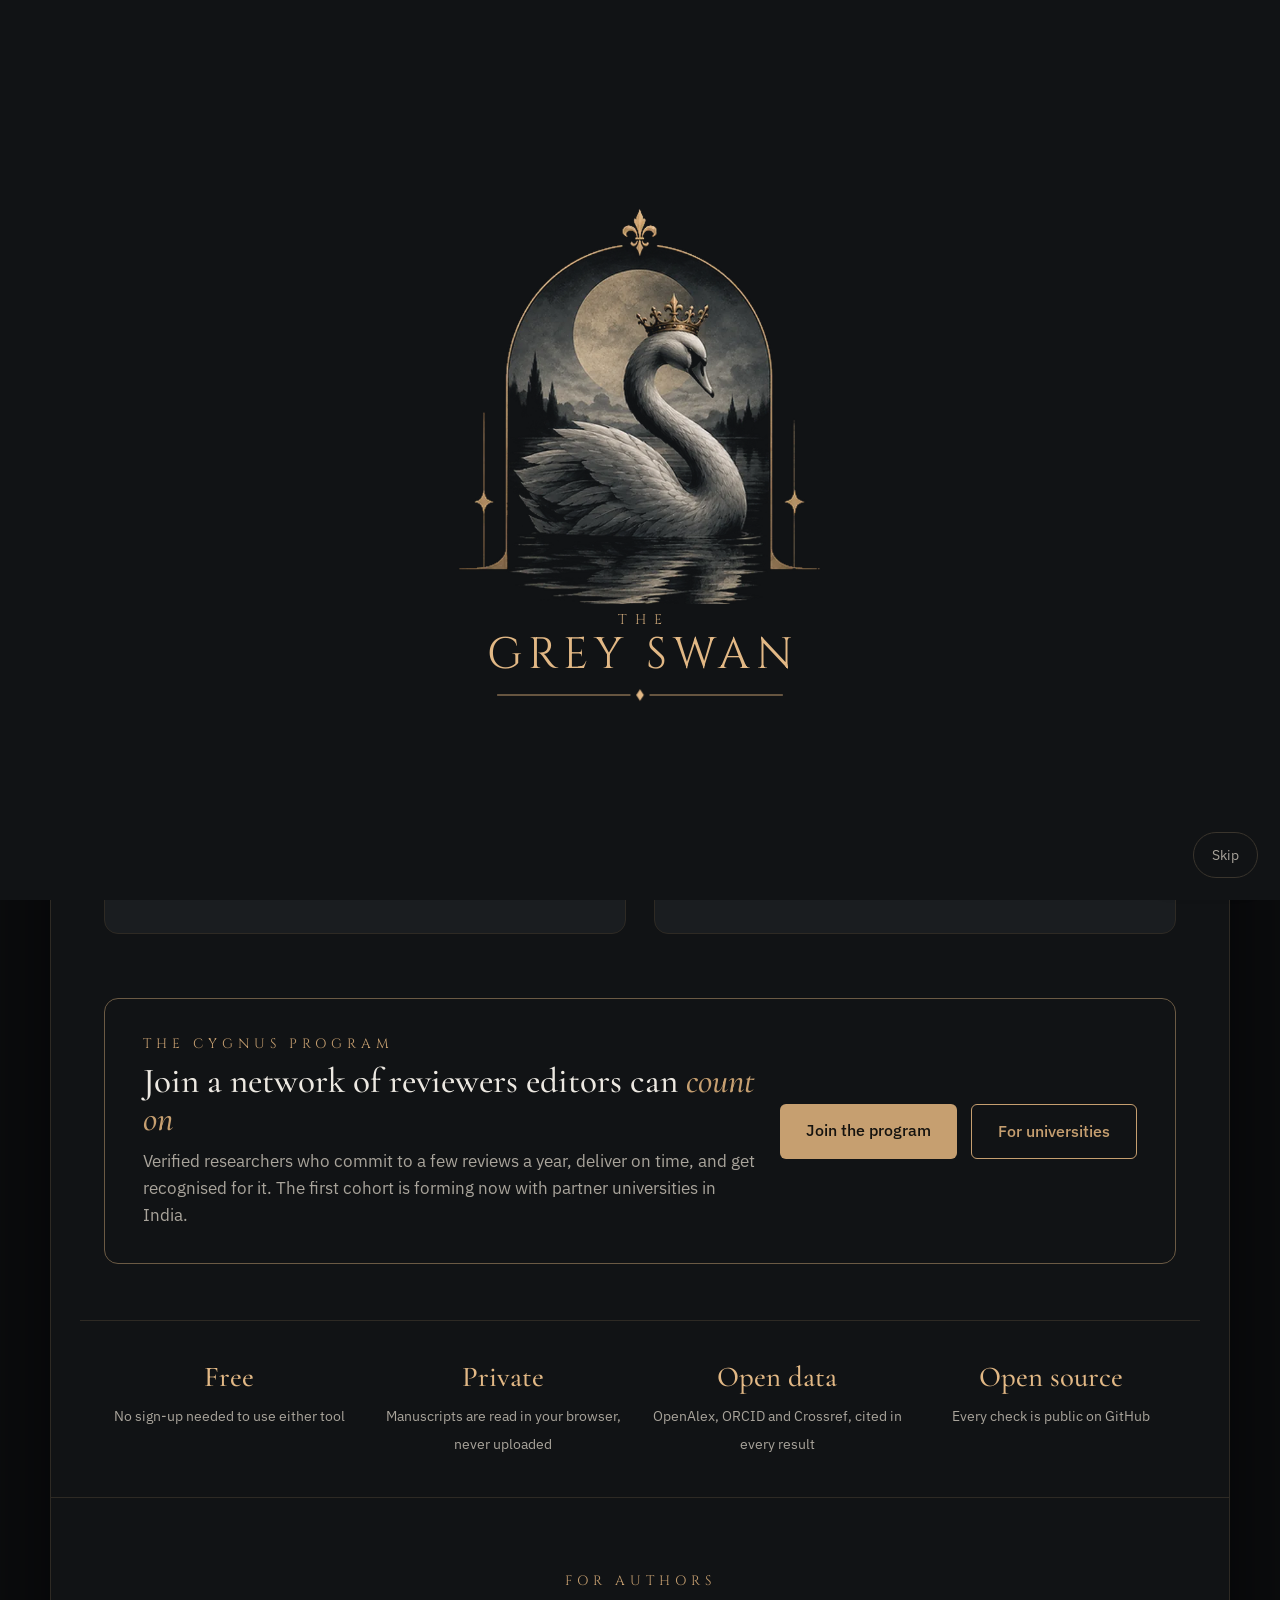
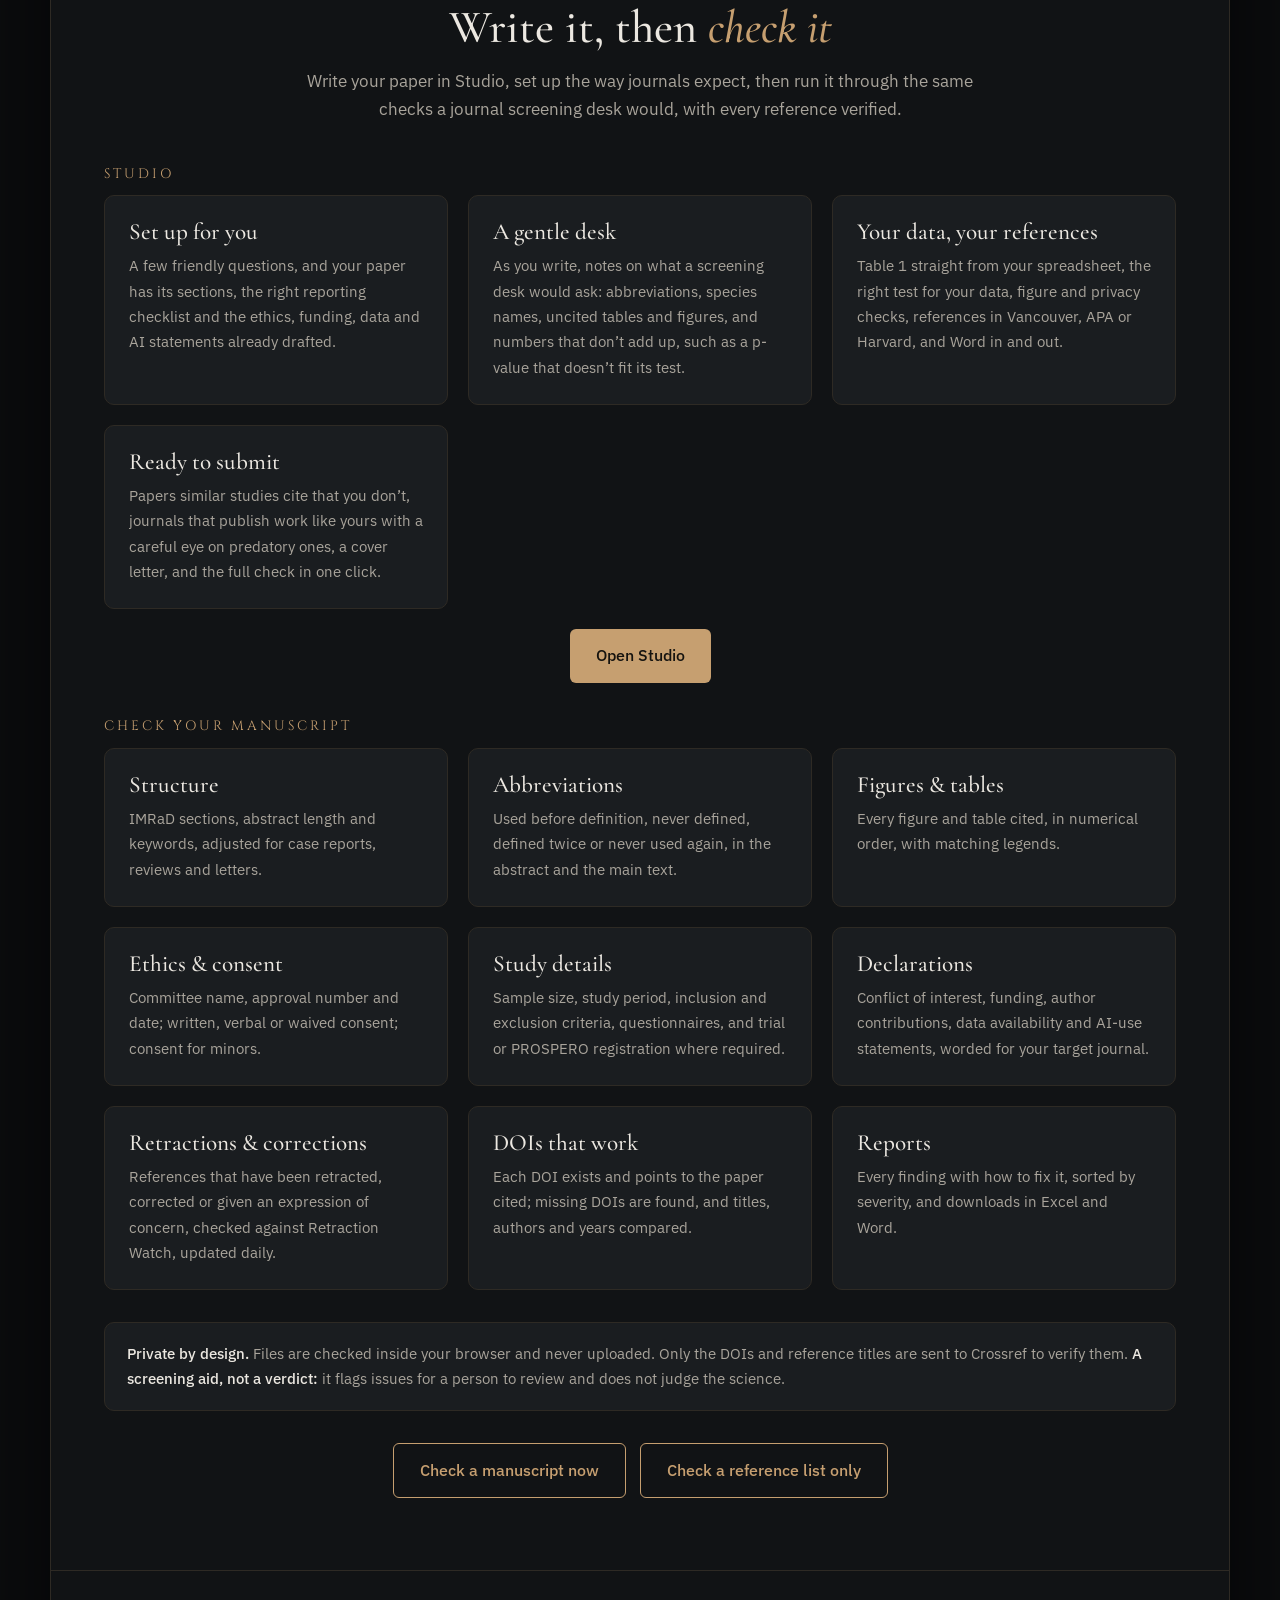
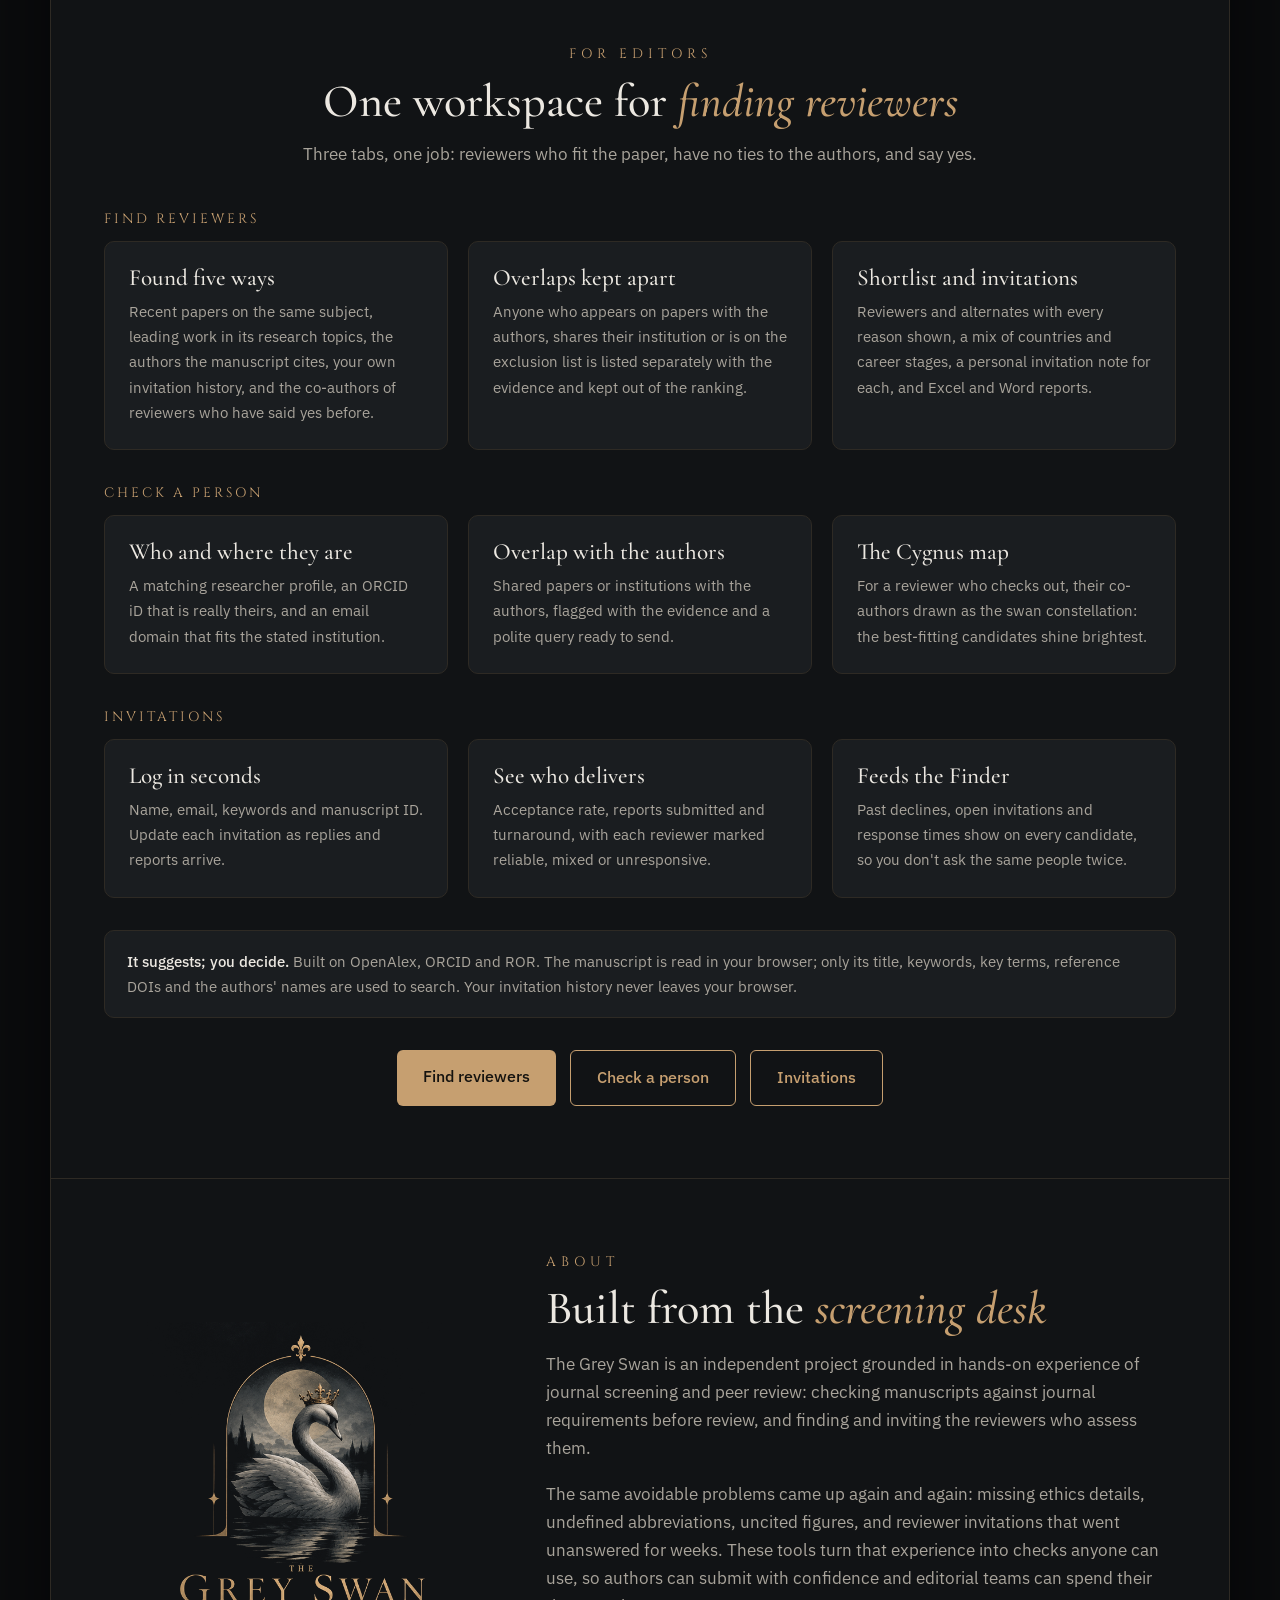
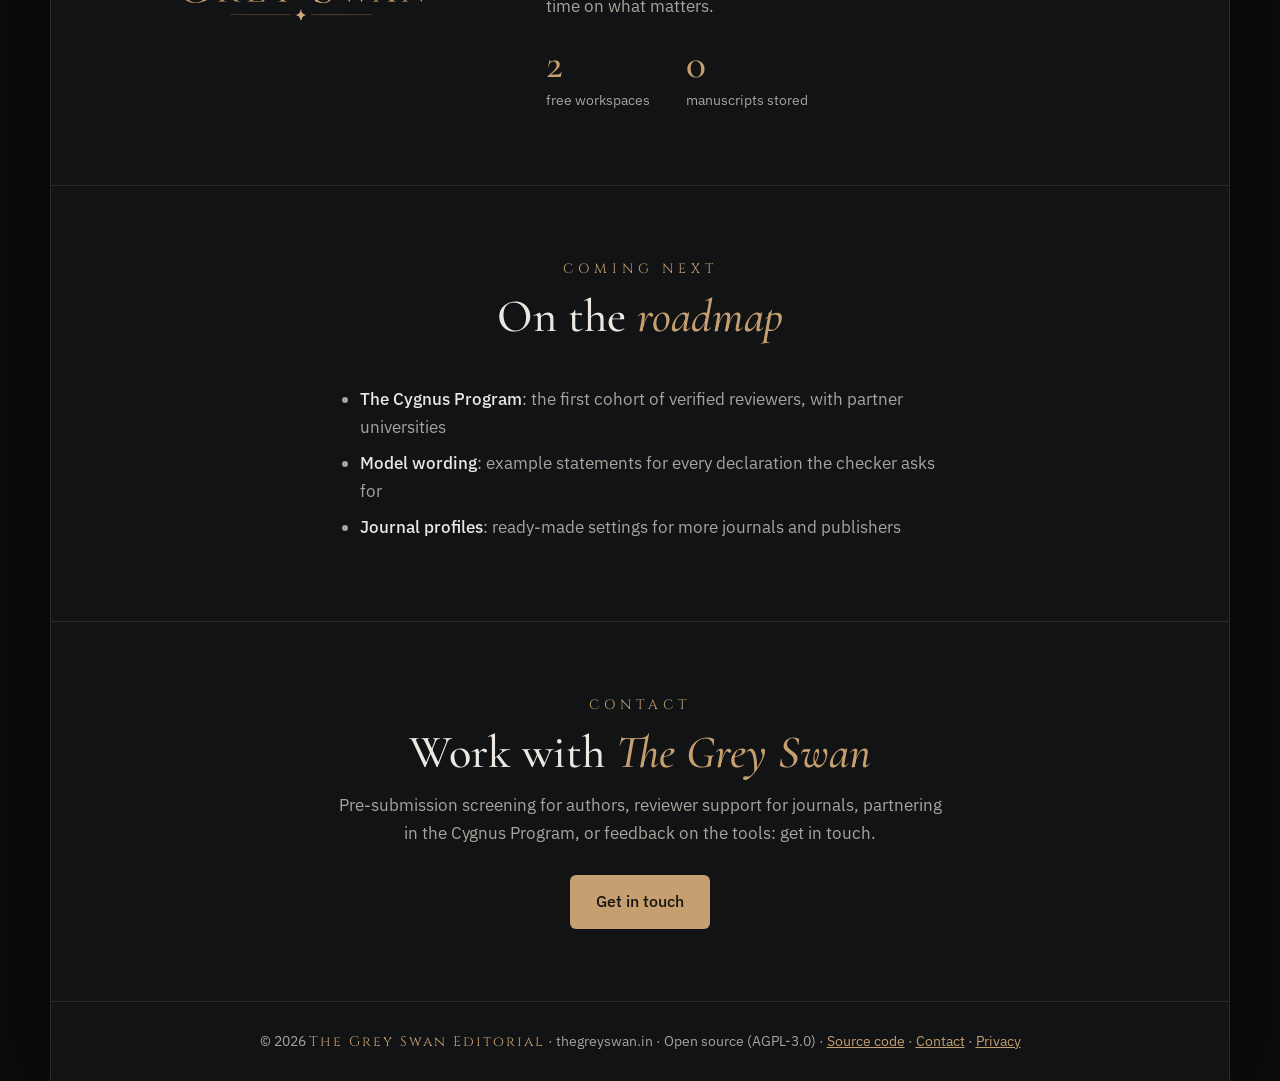
==== commit 55af0280: "Revert "Add files via upload" This reverts commit 026bf0ab40d16332d1cd2c8277b3b90f0b5ace82." ====
--- a/index.html
+++ b/index.html
@@ -1,178 +1,598 @@
-<!DOCTYPE html>
+<!doctype html>
 <html lang="en">
+<script>document.documentElement.classList.add("js")</script>
 <head>
 <meta charset="utf-8">
 <meta name="viewport" content="width=device-width, initial-scale=1">
-<title>Check your manuscript: free pre-submission checker | The Grey Swan Editorial</title>
-<meta name="description" content="Free pre-submission checker for journal manuscripts: structure, abbreviations, figure and table citations, ethics, consent, declarations, references, citation styles (APA, AMA, Vancouver, Harvard, IEEE) and double-blind anonymisation. Runs in your browser; your files never leave your computer.">
-<link rel="icon" href="favicon.png">
+<title>The Grey Swan | Manuscript Pre-Submission Checker</title>
+<meta name="description" content="Free tools for authors and journals. Check a manuscript before submission: IMRaD structure, abbreviations, figure and table citations, ethics and consent statements, declarations and references.">
+<link rel="canonical" href="https://thegreyswan.in/">
+<link rel="icon" type="image/png" sizes="192x192" href="/assets/favicon.png">
+<link rel="apple-touch-icon" href="assets/apple-touch-icon.png">
+<meta name="theme-color" content="#111315">
+
+<!-- Link previews (LinkedIn, WhatsApp, X) -->
+<meta property="og:type" content="website">
+<meta property="og:site_name" content="The Grey Swan">
+<meta property="og:title" content="The Grey Swan | Manuscript Pre-Submission Checker">
+<meta property="og:description" content="Run the technical checks a journal screening desk performs, before you submit. Free and private.">
+<meta property="og:url" content="https://thegreyswan.in/">
+<meta property="og:image" content="https://thegreyswan.in/assets/og-image.jpg">
+<meta name="twitter:card" content="summary_large_image">
+
+<!-- Tells Google what this site and tool are -->
+<script type="application/ld+json">
+{
+  "@context": "https://schema.org",
+  "@graph": [
+    {"@type": "Organization", "name": "The Grey Swan", "url": "https://thegreyswan.in/",
+     "logo": "https://thegreyswan.in/assets/grey_swan_icon.png", "email": "harsh@thegreyswan.in"},
+    {"@type": "WebApplication", "name": "Manuscript Pre-Submission Checker",
+     "url": "https://thegreyswan.in/checker/", "applicationCategory": "ProductivityApplication",
+     "operatingSystem": "Web browser", "offers": {"@type": "Offer", "price": "0", "priceCurrency": "INR"},
+     "publisher": {"@type": "Organization", "name": "The Grey Swan"}}
+  ]
+}
+</script>
+
 <link rel="preconnect" href="https://fonts.googleapis.com">
 <link rel="preconnect" href="https://fonts.gstatic.com" crossorigin>
 <link href="https://fonts.googleapis.com/css2?family=Cinzel:wght@400;500&family=Cormorant+Garamond:ital,wght@0,500;0,600;1,500&family=IBM+Plex+Sans:wght@400;500&display=swap" rel="stylesheet">
-<link rel="stylesheet" href="style.css">
-<link rel="stylesheet" href="refcore.css">
-<link rel="stylesheet" href="/assets/account.css">
-<link rel="stylesheet" href="/assets/workspace.css">
-<link rel="stylesheet" href="/assets/scroll.css">
+
+<style>
+  :root {
+    --bg: #111315; --card: #1A1D20; --line: #2E2A24;
+    --ink: #ECE8E1; --muted: #A9A49B; --gold: #C69F70; --gold-bright: #E2B885;
+    --serif: 'Cormorant Garamond', Georgia, serif;
+    --caps: 'Cinzel', 'Trajan Pro', Georgia, serif;
+    --sans: 'IBM Plex Sans', system-ui, sans-serif;
+  }
+  * { box-sizing: border-box; }
+  html { scroll-behavior: smooth; }
+  body { margin: 0; background: var(--bg); color: var(--ink); font-family: var(--sans);
+         font-size: 17px; line-height: 1.65; -webkit-font-smoothing: antialiased; }
+  a { color: var(--gold); }
+  a:hover { color: var(--gold-bright); }
+  img { max-width: 100%; height: auto; display: block; }
+  .wrap { max-width: 1120px; margin: 0 auto; padding: 0 24px; }
+
+  /* Header */
+  header { border-bottom: 1px solid var(--line); }
+  .nav { display: flex; align-items: center; justify-content: space-between; gap: 16px; padding: 16px 0; }
+  .brand { display: flex; align-items: center; gap: 12px; text-decoration: none; color: var(--ink); }
+  .brand img { width: 40px; height: 40px; border-radius: 50%; object-fit: cover; }
+  .brand span { font-family: var(--caps); letter-spacing: 3px; font-size: 0.85rem; color: var(--gold); }
+  .nav nav { margin-left: auto; }
+  .nav ul { display: flex; gap: 28px; list-style: none; margin: 0; padding: 0; }
+  .nav ul a { color: var(--muted); text-decoration: none; font-size: 0.92rem; }
+  .nav ul a:hover { color: var(--ink); }
+  .nav ul { align-items: center; }
+  .more { position: relative; }
+  .more-btn { background: none; border: 0; padding: 0; cursor: pointer; font: inherit; font-size: 0.92rem;
+              color: var(--muted); display: inline-flex; align-items: center; gap: 6px; }
+  .more-btn:hover, .more-btn[aria-expanded="true"] { color: var(--ink); }
+  .more-btn:focus-visible, .more-menu a:focus-visible { outline: 1px solid var(--gold); outline-offset: 3px; }
+  .nav ul.more-menu { position: absolute; right: -14px; top: calc(100% + 14px); display: block; min-width: 200px;
+              margin: 0; padding: 8px 0; list-style: none; background: var(--card); border: 1px solid var(--line);
+              border-radius: 8px; box-shadow: 0 12px 32px rgba(0,0,0,0.45); }
+  .nav ul.more-menu[hidden] { display: none; }
+  .more-menu a { display: block; padding: 8px 18px; white-space: nowrap; }
+  .more-menu a:hover { background: rgba(198,159,112,0.08); }
+  .more-menu .sep { height: 1px; margin: 6px 0; background: var(--line); }
+
+  /* Hero */
+  .hero { display: grid; grid-template-columns: 1.25fr 1fr; gap: 48px; align-items: center; padding-top: 72px; padding-bottom: 64px; }
+  .eyebrow { font-family: var(--caps); color: var(--gold); letter-spacing: 5px; font-size: 0.85rem; text-transform: uppercase; }
+  .eyebrow span { color: var(--muted); }
+  h1, h2, h3 { font-family: var(--serif); font-weight: 500; line-height: 1.08; margin: 0; }
+  h1 { font-size: clamp(2.6rem, 6vw, 4.2rem); margin: 14px 0 20px; }
+  h1 em, h2 em { color: var(--gold); }
+  .lead { color: var(--muted); font-size: 1.1rem; max-width: 560px; margin: 0 0 32px; }
+  .buttons { display: flex; flex-wrap: wrap; gap: 14px; }
+  .btn { display: inline-block; padding: 14px 26px; border-radius: 6px; text-decoration: none; font-weight: 500;
+         font-size: 0.98rem; min-height: 48px; }
+  .btn-gold { background: var(--gold); color: #15130F; }
+  .btn-gold:hover { background: var(--gold-bright); color: #15130F; }
+  .btn-line { border: 1px solid var(--gold); color: var(--gold); }
+  .btn-line:hover { background: rgba(198, 159, 112, 0.1); }
+  .hero-art img { margin: 0 auto; max-height: 420px; width: auto; }
+
+  /* Ornament divider */
+  .ornament { display: flex; align-items: center; gap: 14px; margin: 0 auto; max-width: 520px; }
+  .ornament::before, .ornament::after { content: ""; flex: 1; height: 1px; background: var(--gold); opacity: 0.5; }
+  .ornament svg { width: 14px; height: 14px; flex: none; }
+
+  /* Sections */
+  section { padding: 72px 0; }
+  .section-head { text-align: center; max-width: 720px; margin: 0 auto 44px; }
+  h2 { font-size: clamp(2rem, 4.5vw, 2.9rem); margin: 10px 0 14px; }
+  .section-head p { color: var(--muted); margin: 0; }
+  .grid { display: grid; grid-template-columns: repeat(3, 1fr); gap: 20px; }
+  .grid + .grid { margin-top: 20px; }
+  .card { background: var(--card); border: 1px solid var(--line); border-radius: 10px; padding: 24px; }
+  .card h3 { font-size: 1.45rem; color: var(--ink); margin-bottom: 8px; }
+  .card p { color: var(--muted); margin: 0; font-size: 0.96rem; }
+  .steps { counter-reset: step; display: grid; grid-template-columns: repeat(3, 1fr); gap: 20px; }
+  .step { counter-increment: step; padding: 24px; border-top: 1px solid var(--gold); }
+  .step::before { content: counter(step, upper-roman); font-family: var(--caps); color: var(--gold); font-size: 1.1rem; letter-spacing: 2px; }
+  .step h3 { font-size: 1.4rem; margin: 10px 0 6px; }
+  .step p { color: var(--muted); margin: 0; font-size: 0.96rem; }
+  .note { background: var(--card); border: 1px solid var(--line); border-radius: 10px; padding: 18px 22px;
+          color: var(--muted); font-size: 0.95rem; margin-top: 32px; }
+  .note b { color: var(--ink); font-weight: 500; }
+
+  .about { display: grid; grid-template-columns: 1fr 1.6fr; gap: 48px; align-items: center; }
+  .stats { display: flex; gap: 36px; flex-wrap: wrap; margin-top: 24px; }
+  .stat b { display: block; font-family: var(--serif); font-size: 2.6rem; color: var(--gold); font-weight: 500; line-height: 1; }
+  .stat span { color: var(--muted); font-size: 0.9rem; }
+  .about p { color: var(--muted); }
+  .about-logo img { max-width: 320px; margin: 0 auto; }
+
+  .soon li { margin-bottom: 8px; color: var(--muted); }
+  .soon li b { color: var(--ink); font-weight: 500; }
+
+  .contact { text-align: center; }
+  footer { border-top: 1px solid var(--line); padding: 28px 0; color: var(--muted); font-size: 0.88rem; text-align: center; }
+  footer .name { font-family: var(--caps); color: var(--gold); letter-spacing: 2px; }
+
+  /* ---------- Still side rails + scrolling centre page ---------- */
+  body { background: #0B0C0E; }
+  body::before { content: ""; position: fixed; inset: 0; z-index: -1; pointer-events: none;
+    background: radial-gradient(ellipse 50% 60% at 0% 50%, rgba(198,159,112,0.07), transparent 70%),
+                radial-gradient(ellipse 50% 60% at 100% 50%, rgba(198,159,112,0.07), transparent 70%); }
+  .page { max-width: 1180px; margin: 0 auto; background: var(--bg);
+          border-left: 1px solid var(--line); border-right: 1px solid var(--line);
+          box-shadow: 0 0 80px rgba(0,0,0,0.6); }
+  header { position: sticky; top: 0; z-index: 20; background: rgba(17,19,21,0.86);
+           -webkit-backdrop-filter: blur(10px); backdrop-filter: blur(10px); }
+
+  .rail { position: fixed; top: 0; bottom: 0; width: calc((100vw - 1180px) / 2); z-index: 10;
+          display: none; align-items: center; justify-content: center; pointer-events: none; }
+  .rail-left { left: 0; }
+  .rail-right { right: 0; }
+  .rail-line { position: absolute; top: 12vh; bottom: 12vh; left: 50%; width: 1px;
+               background: linear-gradient(to bottom, transparent, rgba(198,159,112,0.45), transparent); }
+  .rail-text { position: relative; writing-mode: vertical-rl; transform: rotate(180deg);
+               font-family: var(--caps); color: var(--gold); letter-spacing: 8px; font-size: 0.78rem;
+               background: #0B0C0E; padding: 18px 0; opacity: 0.85; }
+  .rail-mark { position: absolute; width: 12px; height: 12px; left: calc(50% - 6px); }
+  .rail-mark.top { top: calc(12vh - 6px); } .rail-mark.bottom { bottom: calc(12vh - 6px); }
+  .progress { position: absolute; left: 50%; top: 12vh; width: 1px; background: var(--gold-bright);
+              height: 0; transform-origin: top; }
+  .rail-nav { position: relative; list-style: none; margin: 0; padding: 0; display: flex; flex-direction: column;
+              gap: 22px; pointer-events: auto; }
+  .rail-nav a { display: flex; align-items: center; justify-content: center; position: relative;
+                width: 16px; height: 16px; text-decoration: none; }
+  .rail-nav a::before { content: ""; width: 7px; height: 7px; transform: rotate(45deg);
+                        border: 1px solid var(--gold); background: #0B0C0E; transition: all .3s; }
+  .rail-nav a.active::before { background: var(--gold-bright); box-shadow: 0 0 12px rgba(226,184,133,0.7);
+                               width: 10px; height: 10px; }
+  .rail-nav span { position: absolute; right: 26px; white-space: nowrap; font-size: 0.78rem; color: var(--muted);
+                   opacity: 0; transform: translateX(6px); transition: all .25s; }
+  .rail-nav a:hover span, .rail-nav a.active span { opacity: 1; transform: none; }
+  .rail-nav a.active span { color: var(--gold); }
+  @media (min-width: 1360px) { .rail { display: flex; } }
+
+  section, main { scroll-margin-top: 76px; }
+
+  /* Gentle fade-up as sections come into view */
+  .js .reveal { opacity: 0; transform: translateY(28px); transition: opacity .7s ease, transform .7s ease; }
+  .js .reveal.in { opacity: 1; transform: none; }
+  .hero-art img { will-change: transform; }
+  @media (prefers-reduced-motion: reduce) {
+    html { scroll-behavior: auto; }
+    .js .reveal { opacity: 1; transform: none; transition: none; }
+  }
+
+  @media (max-width: 860px) {
+    .hero, .about { grid-template-columns: 1fr; gap: 32px; }
+    .hero { padding-top: 40px; padding-bottom: 48px; text-align: left; }
+    .hero-art { order: -1; }
+    .hero-art img { max-height: 260px; }
+    .grid, .steps { grid-template-columns: 1fr; }
+    .nav ul { gap: 16px; }
+    .about-logo { order: -1; }
+    section { padding: 52px 0; }
+  }
+  @media (max-width: 520px) {
+    .nav ul { display: none; }
+    .eyebrow { letter-spacing: 3px; font-size: 0.75rem; }
+    .btn { width: 100%; text-align: center; }
+  }
+
+  /* Homepage: two doors, the Cygnus band and the trust strip */
+  .hero-doors { text-align: center; padding-top: 80px; padding-bottom: 28px; }
+  .hero-doors h1 { margin: 0 auto; max-width: 880px; }
+  .hero-doors .lead { margin: 22px auto 0; max-width: 640px; }
+  .doors { display: grid; grid-template-columns: repeat(auto-fit, minmax(min(100%, 420px), 1fr)); gap: 28px; padding-bottom: 64px; }
+  .door { display: flex; flex-direction: column; gap: 16px; background: var(--card); border: 1px solid var(--line);
+          border-radius: 14px; padding: 36px; color: var(--ink); text-decoration: none; transition: border-color .2s; }
+  .door:hover { border-color: var(--gold); color: var(--ink); }
+  .door:focus-visible { outline: 2px solid var(--gold); outline-offset: 3px; }
+  .door-who { display: flex; align-items: center; gap: 12px; font-family: var(--caps); letter-spacing: 4px;
+              font-size: 0.8rem; text-transform: uppercase; color: var(--gold); }
+  .door-who svg { width: 36px; height: 36px; fill: none; stroke: var(--gold); stroke-width: 1.4; stroke-linecap: round; stroke-linejoin: round; }
+  .door h2 { font-family: var(--serif); font-weight: 600; font-size: 2.4rem; margin: 0; }
+  .door p { color: var(--muted); line-height: 1.65; margin: 0; }
+  .door ul { list-style: none; margin: 0; padding: 0; display: flex; flex-direction: column; gap: 8px; font-size: 0.95rem; }
+  .door li::before { content: "\2726"; color: var(--gold); margin-right: 10px; }
+  .door .btn { margin-top: auto; align-self: flex-start; }
+  .cygnus-band-wrap { padding: 0 0 56px; }
+  .cygnus-band { border: 1px solid #6B5A44; border-radius: 14px; padding: 34px 38px; display: flex; flex-wrap: wrap;
+                 gap: 24px; align-items: center; justify-content: space-between; }
+  .cygnus-band > div:first-child { flex: 1 1 480px; }
+  .cygnus-band h2 { font-family: var(--serif); font-weight: 500; font-size: 2.2rem; margin: 6px 0 0; }
+  .cygnus-band p { color: var(--muted); line-height: 1.6; margin: 10px 0 0; max-width: 620px; }
+  .trust { display: grid; grid-template-columns: repeat(auto-fit, minmax(200px, 1fr)); gap: 24px; text-align: center;
+           border-top: 1px solid var(--line); padding-top: 32px; padding-bottom: 40px; }
+  .trust b { display: block; font-family: var(--serif); font-size: 1.8rem; font-weight: 500; color: var(--gold-bright); }
+  .trust span { font-size: 0.88rem; color: var(--muted); }
+  .ws-head { font-family: var(--caps); letter-spacing: 3px; font-size: 0.85rem; text-transform: uppercase; color: var(--gold);
+             font-weight: 400; margin: 36px 0 14px; }
+  @media (max-width: 520px) { .door { padding: 26px; } .door h2 { font-size: 2rem; } .cygnus-band { padding: 26px; } }
+
+  /* ---------- Crest opening (homepage, once per visit) ---------- */
+  #gs-intro { display: none; }
+  html.gs-intro body { overflow: hidden; }
+  html.gs-intro #gs-intro { display: grid; }
+  #gs-intro { position: fixed; inset: 0; z-index: 1000; place-items: center; background: #111315; cursor: pointer; transition: background .6s ease; }
+  #gs-intro.leaving { background: transparent; pointer-events: none; }
+  .gi-mark { display: flex; flex-direction: column; align-items: center; gap: 4px; }
+  .gi-crest { position: relative; width: min(58vmin, 400px); aspect-ratio: 414 / 420; }
+  .gi-crest img, .gi-crest svg, .gi-shine { position: absolute; inset: 0; width: 100%; height: 100%; display: block; }
+  .gi-crest img { clip-path: inset(100% 0 0 0); animation: gi-paint 1s 1.15s cubic-bezier(.6,0,.2,1) forwards; }
+  .gi-crest svg { animation: gi-settle .6s 2.1s ease forwards; }
+  .gi-shine { background: linear-gradient(115deg, transparent 38%, rgba(255,236,196,.75) 50%, transparent 62%) no-repeat; background-size: 250% 100%; background-position: 130% 0;
+    -webkit-mask: url(assets/crest-intro.webp) center / 100% 100% no-repeat; mask: url(assets/crest-intro.webp) center / 100% 100% no-repeat;
+    mix-blend-mode: soft-light; opacity: 0; animation: gi-shine 1.1s 2.05s ease-in-out forwards; }
+  .gi-ink { fill: none; stroke: #E2B885; stroke-width: 2.2; stroke-linecap: round; stroke-dasharray: 1; stroke-dashoffset: 1; }
+  .gi-arch { animation: gi-draw 1.1s .15s cubic-bezier(.55,0,.25,1) forwards; }
+  .gi-base { animation: gi-draw .6s .55s ease-out forwards; }
+  .gi-pillar { animation: gi-draw .7s .75s ease-out forwards; }
+  .gi-fleur, .gi-star { fill: #E2B885; opacity: 0; transform-box: fill-box; transform-origin: center; }
+  .gi-fleur { animation: gi-fleur .7s 1.05s cubic-bezier(.3,1.6,.5,1) forwards; }
+  .gi-star { animation: gi-star .6s 1.3s cubic-bezier(.3,1.8,.5,1) forwards; }
+  .gi-word { text-align: center; font-family: 'Cinzel', Georgia, serif; color: #E2B885; }
+  .gi-the { font-size: clamp(11px, 1.6vmin, 14px); letter-spacing: .6em; margin-left: .6em; opacity: 0; animation: gi-rise .6s 1.75s ease-out forwards; }
+  .gi-name { font-size: clamp(26px, 5.2vmin, 44px); letter-spacing: .14em; margin-left: .14em; line-height: 1.1; opacity: 0; animation: gi-spread 1s 1.85s cubic-bezier(.2,.8,.2,1) forwards; }
+  .gi-rule { width: min(58vmin, 400px); height: 14px; display: block; margin-top: 4px; }
+  .gi-rule path { fill: none; stroke: #C69F70; stroke-width: 1; stroke-dasharray: 1; stroke-dashoffset: 1; animation: gi-draw .7s 2.15s ease-out forwards; }
+  .gi-rule .gi-dia { fill: #E2B885; stroke: none; opacity: 0; transform-box: fill-box; transform-origin: center; animation: gi-star .5s 2.1s cubic-bezier(.3,1.8,.5,1) forwards; }
+  .gi-skip { position: absolute; right: 22px; bottom: 22px; background: transparent; color: #A9A49B; border: 1px solid #3A352D; border-radius: 999px;
+    padding: 10px 18px; font: inherit; font-size: .9rem; cursor: pointer; }
+  .gi-skip:hover, .gi-skip:focus-visible { color: #ECE8E1; border-color: #C69F70; outline: none; }
+  @keyframes gi-draw { to { stroke-dashoffset: 0; } }
+  @keyframes gi-fleur { from { opacity: 0; transform: translateY(-14px) scale(.6); } to { opacity: 1; transform: none; } }
+  @keyframes gi-star { 0% { opacity: 0; transform: scale(0) rotate(-90deg); } 70% { opacity: 1; transform: scale(1.5) rotate(0); } 100% { opacity: 1; transform: scale(1); } }
+  @keyframes gi-paint { to { clip-path: inset(0 0 0 0); } }
+  @keyframes gi-settle { to { opacity: 0; } }
+  @keyframes gi-shine { 0% { opacity: 1; background-position: 130% 0; } 100% { opacity: 1; background-position: -30% 0; } }
+  @keyframes gi-rise { from { opacity: 0; transform: translateY(6px); } to { opacity: .85; transform: none; } }
+  @keyframes gi-spread { from { opacity: 0; letter-spacing: .5em; } to { opacity: 1; letter-spacing: .14em; } }
+</style>
+<link rel="stylesheet" href="assets/account.css">
+  <link rel="preload" as="image" href="assets/crest-intro.webp">
+  <script>
+    /* The crest opening plays once per visit, never for reduced motion. */
+    try { if (!sessionStorage.getItem("gs-intro-seen") && !matchMedia("(prefers-reduced-motion: reduce)").matches) document.documentElement.classList.add("gs-intro"); } catch (e) {}
+  </script>
 </head>
 <body>
-<div class="page wide">
-
-  <header class="masthead slim">
-    <a class="brandmark" href="/"><img src="grey_swan_emblem.png" alt="" class="emblem"><span>The Grey Swan</span></a>
-    <nav class="tools" aria-label="Site"><a href="/">Home</a><a href="../checker/" aria-current="true">For authors</a><a href="../reviewers/">For editors</a><a href="/cygnus/">Cygnus Program</a></nav>
-    <div id="gs-account" class="masthead-account"></div>
-  </header>
-
-  <nav class="workspace-tabs" aria-label="Author workspace"><a href="../studio/">Studio</a><a href="../checker/" aria-current="page">Check your manuscript</a><a href="../references/">Check references</a></nav>
-
-  <div class="intro">
-    <h1 class="title">Check your manuscript before the journal does</h1>
-    <p class="lead">The same checks a screening desk runs before peer review, in one report.</p>
+<div id="gs-intro" aria-hidden="true">
+  <div class="gi-mark" id="gi-mark">
+    <div class="gi-crest" id="gi-crest">
+      <img src="assets/crest-intro.webp" alt="">
+      <div class="gi-shine"></div>
+      <svg viewBox="0 0 414 420">
+        <path class="gi-ink gi-arch" pathLength="1" d="M68 378 L68 185 A138 138 0 0 1 196 47.4"/>
+        <path class="gi-ink gi-arch" pathLength="1" d="M344 378 L344 185 A138 138 0 0 0 216 47.4"/>
+        <path class="gi-ink gi-base" pathLength="1" d="M68 380 C60 380 40 381 22 382"/>
+        <path class="gi-ink gi-base" pathLength="1" d="M344 380 C352 380 372 381 392 382"/>
+        <path class="gi-ink gi-pillar" pathLength="1" d="M45 380 L45 212"/>
+        <path class="gi-ink gi-pillar" pathLength="1" d="M366 380 L366 212"/>
+        <path class="gi-star" d="M45 300 L48 311 L59 314 L48 317 L45 328 L42 317 L31 314 L42 311 Z"/>
+        <path class="gi-star" d="M366 300 L369 311 L380 314 L369 317 L366 328 L363 317 L352 314 L363 311 Z"/>
+        <path class="gi-fleur" d="M206 12 C214 22 214 32 208 40 C216 34 224 34 226 40 C228 47 220 50 214 47 L211 52 L216 56 L196 56 L201 52 L198 47 C192 50 184 47 186 40 C188 34 196 34 204 40 C198 32 198 22 206 12 Z"/>
+      </svg>
+    </div>
+    <div class="gi-word"><div class="gi-the">THE</div><div class="gi-name">GREY SWAN</div></div>
+    <svg class="gi-rule" viewBox="0 0 420 14"><path pathLength="1" d="M200 7 L60 7"/><path pathLength="1" d="M220 7 L360 7"/><path class="gi-dia" d="M210 1 L214 7 L210 13 L206 7 Z"/></svg>
   </div>
-
-  <section class="strip" aria-label="Journal profile and settings">
-    <h2 class="step-label">1 · The journal's rules</h2>
-    <div class="strip-row">
-      <label class="sf sf-profile">Journal profile
-        <select id="profile-select" disabled></select>
-      </label>
-      <label class="sf">Peer review
-        <select id="review-model" aria-describedby="review-help"></select>
-      </label>
-      <label class="sf">Reference style
-        <select id="citation-style" aria-describedby="style-help"></select>
-      </label>
-      <label class="sf sf-num">Abstract limit
-        <input type="number" id="abstract-limit" min="50" max="1000" step="10">
-      </label>
-      <label class="sf sf-num">Flag data before
-        <input type="number" id="cutoff" min="1950" max="2100" step="1">
-      </label>
-      <button type="button" class="more-btn" id="more-btn" aria-expanded="false" aria-controls="more-settings">More settings</button>
-    </div>
-    <p id="profile-desc" class="muted small strip-desc"></p>
-    <p id="profile-note" class="small note" hidden></p>
-    <div class="strip-actions">
-    <div class="panel-actions">
-      <button type="button" id="save-profile" class="button" hidden>Save these settings as a profile</button>
-      <button type="button" id="reset-profile" class="text-button" hidden>Undo my changes</button>
-    </div>
-    <div id="keep-box" hidden>
-      <button type="button" id="keep-profile" class="button ghost">Save to my profiles</button>
-      <form class="keep-profile" id="keep-form" hidden>
-        <input id="keep-name" aria-label="Name for this profile" maxlength="80">
-        <button type="submit" class="button">Save</button>
-      </form>
-      <p class="muted small" id="keep-note"></p>
-    </div>
-    </div>
-
-    <div id="more-settings" class="more-settings" hidden>
-      <div class="more-col">
-        <p class="muted small" id="review-help"><b>Peer review:</b> double-blind adds checks that the manuscript doesn't reveal who the authors are.</p>
-        <p class="muted small" id="style-help"><b>Reference style:</b> “Any” checks citations match the list and are consistent; a named style also checks its format.</p>
-        <label class="field">Abbreviations to ignore
-          <textarea id="ignore" rows="2" placeholder="e.g. ICU, MIC"></textarea>
-          <span class="muted small">Ones this journal doesn't require authors to define, separated by commas.</span>
-        </label>
-        <label class="check">
-          <input type="checkbox" id="skip-symbols">
-          <span>Skip gene, cell-line and chemical names <span class="muted small">(e.g. TP53, MCF-7, NaCl)</span></span>
-        </label>
-        <label class="text-button" id="profile-load-label">
-          Load a saved profile (.yaml)
-          <input type="file" id="profile-file" accept=".yaml,.yml" hidden>
-        </label>
-      </div>
-      <div class="more-col">
-        <details id="rules-box" open>
-          <summary>Rules and severities</summary>
-          <p class="muted small">Must fix and Should fix make a manuscript <i>Needs revision</i>. Advisory items
-            are shown but don't block it. Off skips the check.</p>
-          <div id="rules-list"></div>
-        </details>
+  <button type="button" class="gi-skip" id="gi-skip" tabindex="-1">Skip</button>
+</div>
+
+<aside class="rail rail-left" aria-hidden="true">
+  <div class="rail-line"></div><div class="progress" id="progress"></div>
+  <svg class="rail-mark top" viewBox="0 0 20 20"><path d="M10 0C10.8 6.5 13.5 9.2 20 10C13.5 10.8 10.8 13.5 10 20C9.2 13.5 6.5 10.8 0 10C6.5 9.2 9.2 6.5 10 0Z" fill="#C69F70"/></svg><svg class="rail-mark bottom" viewBox="0 0 20 20"><path d="M10 0C10.8 6.5 13.5 9.2 20 10C13.5 10.8 10.8 13.5 10 20C9.2 13.5 6.5 10.8 0 10C6.5 9.2 9.2 6.5 10 0Z" fill="#C69F70"/></svg>
+  <div class="rail-text">The Grey Swan · Editorial · MMXXVI</div>
+</aside>
+<aside class="rail rail-right">
+  <div class="rail-line"></div>
+  <svg class="rail-mark top" viewBox="0 0 20 20"><path d="M10 0C10.8 6.5 13.5 9.2 20 10C13.5 10.8 10.8 13.5 10 20C9.2 13.5 6.5 10.8 0 10C6.5 9.2 9.2 6.5 10 0Z" fill="#C69F70"/></svg><svg class="rail-mark bottom" viewBox="0 0 20 20"><path d="M10 0C10.8 6.5 13.5 9.2 20 10C13.5 10.8 10.8 13.5 10 20C9.2 13.5 6.5 10.8 0 10C6.5 9.2 9.2 6.5 10 0Z" fill="#C69F70"/></svg>
+  <ul class="rail-nav" aria-label="Sections">
+    <li><a href="#top"><span>Home</span></a></li>
+    <li><a href="#authors"><span>For authors</span></a></li>
+    <li><a href="#editors"><span>For editors</span></a></li>
+    <li><a href="#cygnus"><span>Cygnus Program</span></a></li>
+    <li><a href="#about"><span>About</span></a></li>
+    <li><a href="#contact"><span>Contact</span></a></li>
+  </ul>
+</aside>
+
+<div class="page">
+<header>
+  <div class="wrap nav">
+    <a class="brand" href="#top" aria-label="The Grey Swan, home">
+      <img src="assets/grey_swan_icon.png" alt="" width="40" height="40">
+      <span>The Grey Swan</span>
+    </a>
+    <nav aria-label="Main">
+      <ul>
+        <li><a href="#authors">For authors</a></li>
+        <li><a href="#editors">For editors</a></li>
+        <li><a href="cygnus/">Cygnus Program</a></li>
+        <li><a href="#about">About</a></li>
+      </ul>
+    </nav>
+    <div id="gs-account"></div>
+  </div>
+</header>
+
+<main id="top">
+  <div class="wrap hero-doors">
+    <div class="eyebrow">The Grey Swan <span>· Editorial</span></div>
+    <h1>Get through the screening desk. <em>Get reviewed.</em></h1>
+    <p class="lead">Free tools for both sides of peer review. Pick yours. Your manuscripts never leave your browser.</p>
+  </div>
+
+  <div class="wrap doors" role="list">
+    <a class="door" href="checker/" role="listitem">
+      <span class="door-who"><svg viewBox="0 0 24 24" aria-hidden="true"><path d="M14 3H7a2 2 0 0 0-2 2v14a2 2 0 0 0 2 2h10a2 2 0 0 0 2-2V8z"/><path d="M14 3v5h5"/><path d="m9 15 2 2 4-4"/></svg>I'm an author</span>
+      <h2>Check your manuscript</h2>
+      <p>See what a journal would send back before peer review: ethics and consent details, uncited figures, undefined
+        abbreviations, missing declarations and problem references, in one report.</p>
+      <ul>
+        <li>Studio: write the paper itself, set up the way journals expect</li>
+        <li>Word, PDF, LaTeX, ODT and RTF</li>
+        <li>95+ screening checks plus reference verification</li>
+        <li>Runs entirely in your browser</li>
+      </ul>
+      <span class="btn btn-gold">Check a manuscript →</span>
+    </a>
+    <a class="door" href="reviewers/" role="listitem">
+      <span class="door-who"><svg viewBox="0 0 24 24" aria-hidden="true"><circle cx="9" cy="8" r="3.2"/><path d="M3.5 19c.8-3.2 3-5 5.5-5s4.7 1.8 5.5 5"/><circle cx="17.5" cy="10.5" r="2.5"/><path d="M16 15.2c2.6-.6 4.6 1 5 3.8"/></svg>I'm an editor</span>
+      <h2>Find reviewers</h2>
+      <p>Ranked, independent reviewer suggestions for any manuscript, with overlap and identity checks, public reviewing
+        records, and a private record of who you've invited.</p>
+      <ul>
+        <li>Find reviewers: matched on real publications, not keywords</li>
+        <li>Check a person: identity and links to the authors</li>
+        <li>Invitations: who you invited and who replied, kept on your computer</li>
+      </ul>
+      <span class="btn btn-gold">Find reviewers →</span>
+    </a>
+  </div>
+
+  <section id="cygnus" class="cygnus-band-wrap">
+    <div class="wrap">
+      <div class="cygnus-band">
+        <div>
+          <div class="eyebrow">The Cygnus Program</div>
+          <h2>Join a network of reviewers editors can <em>count on</em></h2>
+          <p>Verified researchers who commit to a few reviews a year, deliver on time, and get recognised for it. The first
+            cohort is forming now with partner universities in India.</p>
+        </div>
+        <div class="buttons">
+          <a class="btn btn-gold" href="cygnus/">Join the program</a>
+          <a class="btn btn-line" href="cygnus/#universities">For universities</a>
+        </div>
       </div>
     </div>
   </section>
 
-  <main class="layout">
-    <section class="work" aria-live="polite">
-      <div class="step-card" id="files-step">
-        <h2 class="step-label">2 · Your files</h2>
-        <div id="status" class="status"><span class="spinner"></span>
-          <span id="status-text">Preparing the checker. The first visit takes a few seconds…</span></div>
-
-        <label id="dropzone" class="dropzone">
-          <input type="file" id="file-input" accept=".docx,.pdf,.odt,.rtf,.tex" multiple hidden>
-          <strong>Drop your manuscript here</strong>
-          <span>or click to choose. Word gives the fullest check; PDF, OpenDocument, RTF and LaTeX also work.</span>
-          <span class="drop-extra">Add the title page and cover letter too, if you have them.</span>
-        </label>
-        <p class="muted small drop-note">A PDF can't show tracked changes, hidden text, superscripts or page layout.
-          Old .doc files: in Word, use File → Save As → .docx.</p>
-
-        <label class="verify-refs"><input type="checkbox" id="verify-refs" checked>
-          <span>Also verify every reference against Crossref and Retraction Watch. Each reference's DOI or text is sent to
-            Crossref; the manuscript itself is never uploaded.</span></label>
-      </div>
-
-      <div class="step-card ghost" id="report-step">
-        <h2 class="step-label">3 · Your report</h2>
-        <p>Appears here in a few seconds: what to fix, sorted into Must fix, Should fix and Advisory, each with how to
-          fix it and the guideline it comes from.</p>
-      </div>
-
-      <div id="results"></div>
-      <section id="refs-section" class="refs-section" aria-live="polite" hidden>
-        <p id="refs-status" class="refs-status"></p>
-        <div id="refs-results"></div>
-        <p class="muted small" id="retraction-note"></p>
-      </section>
-    </section>
-  </main>
-
-  <section class="assure" aria-label="How the checker works">
-    <p><svg aria-hidden="true" viewBox="0 0 24 24"><rect x="5" y="11" width="14" height="9" rx="2"/><path d="M8 11V8a4 4 0 0 1 8 0v3"/></svg>
-      <span><b>Stays on your computer.</b> The file is read inside your browser and never uploaded.</span></p>
-    <p><svg aria-hidden="true" viewBox="0 0 24 24"><path d="M4 7h16M4 12h16M4 17h10"/></svg>
-      <span><b>Written rules, no AI.</b> The same file always gets the same result.</span></p>
-    <p><svg aria-hidden="true" viewBox="0 0 24 24"><circle cx="12" cy="12" r="8"/><path d="M12 8v5M12 16v.5"/></svg>
-      <span><b>An aid, not a verdict.</b> It flags issues for you to review. It doesn't judge the science, and it can miss problems or raise false alarms.</span></p>
+  <div class="wrap trust">
+    <div><b>Free</b><span>No sign-up needed to use either tool</span></div>
+    <div><b>Private</b><span>Manuscripts are read in your browser, never uploaded</span></div>
+    <div><b>Open data</b><span>OpenAlex, ORCID and Crossref, cited in every result</span></div>
+    <div><b>Open source</b><span>Every check is public on GitHub</span></div>
+  </div>
+
+  <section id="authors" style="border-top:1px solid var(--line)">
+    <div class="wrap">
+      <div class="section-head">
+        <div class="eyebrow">For authors</div>
+        <h2>Write it, then <em>check it</em></h2>
+        <p>Write your paper in Studio, set up the way journals expect, then run it through the same checks a journal
+          screening desk would, with every reference verified.</p>
+      </div>
+      <h3 class="ws-head">Studio</h3>
+      <div class="grid">
+        <div class="card"><h3>Set up for you</h3><p>A few friendly questions, and your paper has its sections, the right reporting checklist and the ethics, funding, data and AI statements already drafted.</p></div>
+        <div class="card"><h3>A gentle desk</h3><p>As you write, notes on what a screening desk would ask: abbreviations, species names, uncited tables and figures, and numbers that don’t add up, such as a p-value that doesn’t fit its test.</p></div>
+        <div class="card"><h3>Your data, your references</h3><p>Table 1 straight from your spreadsheet, the right test for your data, figure and privacy checks, references in Vancouver, APA or Harvard, and Word in and out.</p></div>
+        <div class="card"><h3>Ready to submit</h3><p>Papers similar studies cite that you don’t, journals that publish work like yours with a careful eye on predatory ones, a cover letter, and the full check in one click.</p></div>
+      </div>
+      <div class="buttons" style="justify-content:center;margin:20px 0 8px"><a class="btn btn-gold" href="studio/">Open Studio</a></div>
+      <h3 class="ws-head">Check your manuscript</h3>
+      <div class="grid">
+        <div class="card"><h3>Structure</h3><p>IMRaD sections, abstract length and keywords, adjusted for case reports, reviews and letters.</p></div>
+        <div class="card"><h3>Abbreviations</h3><p>Used before definition, never defined, defined twice or never used again, in the abstract and the main text.</p></div>
+        <div class="card"><h3>Figures &amp; tables</h3><p>Every figure and table cited, in numerical order, with matching legends.</p></div>
+        <div class="card"><h3>Ethics &amp; consent</h3><p>Committee name, approval number and date; written, verbal or waived consent; consent for minors.</p></div>
+        <div class="card"><h3>Study details</h3><p>Sample size, study period, inclusion and exclusion criteria, questionnaires, and trial or PROSPERO registration where required.</p></div>
+        <div class="card"><h3>Declarations</h3><p>Conflict of interest, funding, author contributions, data availability and AI-use statements, worded for your target journal.</p></div>
+        <div class="card"><h3>Retractions &amp; corrections</h3><p>References that have been retracted, corrected or given an expression of concern, checked against Retraction Watch, updated daily.</p></div>
+        <div class="card"><h3>DOIs that work</h3><p>Each DOI exists and points to the paper cited; missing DOIs are found, and titles, authors and years compared.</p></div>
+        <div class="card"><h3>Reports</h3><p>Every finding with how to fix it, sorted by severity, and downloads in Excel and Word.</p></div>
+      </div>
+      <div class="note"><b>Private by design.</b> Files are checked inside your browser and never uploaded. Only the DOIs and
+        reference titles are sent to Crossref to verify them. <b>A screening aid, not a verdict:</b> it flags issues for a
+        person to review and does not judge the science.</div>
+      <div class="buttons" style="justify-content:center;margin-top:32px">
+        <a class="btn btn-line" href="checker/">Check a manuscript now</a>
+        <a class="btn btn-line" href="references/">Check a reference list only</a>
+      </div>
+    </div>
   </section>
-  <p class="covers"><span>What it checks</span><i>Structure</i><i>Abbreviations</i><i>Figures and tables</i><i>Ethics and consent</i><i>Declarations</i><i>References</i><i>Citation style</i><i>Anonymisation</i></p>
-
-  <footer class="foot">
-    <div class="ornament" aria-hidden="true"><svg viewBox="0 0 20 20"><path d="M10 0 C10.8 6.5 13.5 9.2 20 10 C13.5 10.8 10.8 13.5 10 20 C9.2 13.5 6.5 10.8 0 10 C6.5 9.2 9.2 6.5 10 0 Z"/></svg></div>
-    © <span class="brand">The Grey Swan Editorial</span> · Rule-based checker, runs in your browser ·
-    <a href="/">thegreyswan.in</a>
-  </footer>
+
+  <section id="editors" style="border-top:1px solid var(--line)">
+    <div class="wrap">
+      <div class="section-head">
+        <div class="eyebrow">For editors</div>
+        <h2>One workspace for <em>finding reviewers</em></h2>
+        <p>Three tabs, one job: reviewers who fit the paper, have no ties to the authors, and say yes.</p>
+      </div>
+
+      <h3 class="ws-head">Find reviewers</h3>
+      <div class="grid">
+        <div class="card"><h3>Found five ways</h3><p>Recent papers on the same subject, leading work in its research topics, the authors the manuscript cites, your own invitation history, and the co-authors of reviewers who have said yes before.</p></div>
+        <div class="card"><h3>Overlaps kept apart</h3><p>Anyone who appears on papers with the authors, shares their institution or is on the exclusion list is listed separately with the evidence and kept out of the ranking.</p></div>
+        <div class="card"><h3>Shortlist and invitations</h3><p>Reviewers and alternates with every reason shown, a mix of countries and career stages, a personal invitation note for each, and Excel and Word reports.</p></div>
+      </div>
+
+      <h3 class="ws-head">Check a person</h3>
+      <div class="grid">
+        <div class="card"><h3>Who and where they are</h3><p>A matching researcher profile, an ORCID iD that is really theirs, and an email domain that fits the stated institution.</p></div>
+        <div class="card"><h3>Overlap with the authors</h3><p>Shared papers or institutions with the authors, flagged with the evidence and a polite query ready to send.</p></div>
+        <div class="card"><h3>The Cygnus map</h3><p>For a reviewer who checks out, their co-authors drawn as the swan constellation: the best-fitting candidates shine brightest.</p></div>
+      </div>
+
+      <h3 class="ws-head">Invitations</h3>
+      <div class="grid">
+        <div class="card"><h3>Log in seconds</h3><p>Name, email, keywords and manuscript ID. Update each invitation as replies and reports arrive.</p></div>
+        <div class="card"><h3>See who delivers</h3><p>Acceptance rate, reports submitted and turnaround, with each reviewer marked reliable, mixed or unresponsive.</p></div>
+        <div class="card"><h3>Feeds the Finder</h3><p>Past declines, open invitations and response times show on every candidate, so you don't ask the same people twice.</p></div>
+      </div>
+      <div class="note"><b>It suggests; you decide.</b> Built on OpenAlex, ORCID and ROR. The manuscript is read in your
+        browser; only its title, keywords, key terms, reference DOIs and the authors' names are used to search. Your
+        invitation history never leaves your browser.</div>
+      <div class="buttons" style="justify-content:center;margin-top:32px">
+        <a class="btn btn-gold" href="reviewers/">Find reviewers</a>
+        <a class="btn btn-line" href="researchers/">Check a person</a>
+        <a class="btn btn-line" href="tracker/">Invitations</a>
+      </div>
+    </div>
+  </section>
+
+  <section id="about" style="border-top:1px solid var(--line)">
+    <div class="wrap about">
+      <div class="about-logo"><img src="assets/the_grey_swan_logo.png" alt="The Grey Swan logo" width="320" height="320"></div>
+      <div>
+        <div class="eyebrow">About</div>
+        <h2>Built from the <em>screening desk</em></h2>
+        <p>The Grey Swan is an independent project grounded in hands-on experience of journal screening and
+          peer review: checking manuscripts against journal requirements before review, and finding and inviting the
+          reviewers who assess them.</p>
+        <p>The same avoidable problems came up again and again: missing ethics details, undefined abbreviations, uncited
+          figures, and reviewer invitations that went unanswered for weeks. These tools turn that experience into checks
+          anyone can use, so authors can submit with confidence and editorial teams can spend their time on what matters.</p>
+        <div class="stats">
+          <div class="stat"><b>2</b><span>free workspaces</span></div>
+          <div class="stat"><b>0</b><span>manuscripts stored</span></div>
+        </div>
+      </div>
+    </div>
+  </section>
+
+  <section style="border-top:1px solid var(--line)">
+    <div class="wrap">
+      <div class="section-head">
+        <div class="eyebrow">Coming next</div>
+        <h2>On the <em>roadmap</em></h2>
+      </div>
+      <ul class="soon" style="max-width:640px;margin:0 auto">
+        <li><b>The Cygnus Program</b>: the first cohort of verified reviewers, with partner universities</li>
+        <li><b>Model wording</b>: example statements for every declaration the checker asks for</li>
+        <li><b>Journal profiles</b>: ready-made settings for more journals and publishers</li>
+      </ul>
+    </div>
+  </section>
+
+  <section id="contact" class="contact" style="border-top:1px solid var(--line)">
+    <div class="wrap">
+      <div class="eyebrow">Contact</div>
+      <h2>Work with <em>The Grey Swan</em></h2>
+      <p style="color:var(--muted);max-width:620px;margin:0 auto 28px">Pre-submission screening for authors, reviewer support
+        for journals, partnering in the Cygnus Program, or feedback on the tools: get in touch.</p>
+      <div class="buttons" style="justify-content:center">
+        <a class="btn btn-gold" href="mailto:harsh@thegreyswan.in?subject=The%20Grey%20Swan%20">Get in touch</a>
+      </div>
+    </div>
+  </section>
+</main>
+
+<footer>
+  <div class="wrap">© 2026 <span class="name">The Grey Swan Editorial</span> · thegreyswan.in · Open source (AGPL-3.0) · <a href="https://github.com/TheHarshMaan/manuscript-checker">Source code</a> · <a href="#contact">Contact</a> · <a href="privacy/">Privacy</a></div>
+</footer>
 </div>
 
-<noscript><p class="page">This checker needs JavaScript turned on.</p></noscript>
+
 <script>
-// The still side rails (see /assets/scroll.js): manuscript line numbers drift past a red margin rule, and the
-// right rail shows how many of the checked files are ready to submit
-window.GS_SCROLL = {
-  width: 1560, title: "Screening · Pre-submission", motif: "lines",
-  nav: [{ label: "Overview", target: ".masthead" }, { label: "Settings & files", target: ".strip" },
-        { label: "Results", target: "#results" }],
-  reveal: ".foot",
-  watch: "#results",
-  readout() {
-    const files = [...document.querySelectorAll("#results .manuscript")];
-    if (!files.length) return "";
-    const kind = (f) => f.querySelector(".verdict.ready") ? "ok" : f.querySelector(".verdict.error") ? "must" : "should";
-    const ready = files.filter((f) => kind(f) === "ok").length;
-    return `<b>${ready}/${files.length}</b><small>ready to submit</small>
-      <div class="gs-pips">${files.slice(0, 14).map((f) => `<span class="gs-pip ${kind(f)}"></span>`).join("")}</div>`;
-  },
-};
+(function () {
+  var reduce = window.matchMedia("(prefers-reduced-motion: reduce)").matches;
+  // Fade sections in as they scroll into view
+  var items = document.querySelectorAll(".section-head, .card, .step, .note, .about > div, .soon, .contact .buttons");
+  if ("IntersectionObserver" in window && !reduce) {
+    var io = new IntersectionObserver(function (es) {
+      es.forEach(function (e) { if (e.isIntersecting) { e.target.classList.add("in"); io.unobserve(e.target); } });
+    }, { rootMargin: "0px 0px -8% 0px" });
+    items.forEach(function (el, i) { el.classList.add("reveal"); el.style.transitionDelay = (i % 3) * 80 + "ms"; io.observe(el); });
+  }
+  // Right rail: highlight the section on screen
+  var links = document.querySelectorAll(".rail-nav a");
+  var ids = Array.prototype.map.call(links, function (a) { return a.getAttribute("href").slice(1); });
+  var bar = document.getElementById("progress"), art = document.querySelector(".hero-art img"), ticking = false;
+  function update() {
+    ticking = false;
+    var y = window.scrollY, h = document.documentElement.scrollHeight - innerHeight, current = ids[0];
+    ids.forEach(function (id) { var el = document.getElementById(id); if (el && el.getBoundingClientRect().top < innerHeight * 0.4) current = id; });
+    if (y >= h - 2) current = ids[ids.length - 1];
+    links.forEach(function (a) { a.classList.toggle("active", a.getAttribute("href") === "#" + current); });
+    // Left rail: a gold line fills as you read down the page
+    if (bar) bar.style.height = (h > 0 ? y / h : 0) * 76 + "vh";
+    // The swan drifts slightly slower than the page
+    if (art && !reduce && y < innerHeight) art.style.transform = "translateY(" + y * 0.12 + "px)";
+  }
+  addEventListener("scroll", function () { if (!ticking) { ticking = true; requestAnimationFrame(update); } }, { passive: true });
+  addEventListener("resize", update);
+  update();
+})();
 </script>
-<script src="/assets/scroll.js"></script>
-<script src="/assets/account.js"></script>
-<script src="/assets/feedback.js"></script>
-<script src="refcore.js"></script>
-<script src="app.js"></script>
+<script src="assets/account.js"></script>
+<script src="assets/feedback.js"></script>
+<script>
+/* Crest opening: draws, then flies into the header logo. Click, Skip or Escape ends it early. */
+(function () {
+  var root = document.documentElement, intro = document.getElementById("gs-intro");
+  if (!intro) return;
+  if (!root.classList.contains("gs-intro")) { intro.remove(); return; }
+  try { sessionStorage.setItem("gs-intro-seen", "1"); } catch (e) {}
+  var mark = document.getElementById("gi-mark"), crest = document.getElementById("gi-crest");
+  var logo = document.querySelector("header .brand img"), ended = false;
+  function finish() { root.classList.remove("gs-intro"); intro.remove(); document.removeEventListener("keydown", onKey); }
+  function end(fast) {
+    if (ended) return; ended = true;
+    intro.classList.add("leaving");
+    intro.querySelectorAll(".gi-word, .gi-rule, .gi-skip").forEach(function (el) { el.style.transition = "opacity .35s"; el.style.opacity = "0"; });
+    if (!fast && logo && mark.animate) {
+      var a = crest.getBoundingClientRect(), b = logo.getBoundingClientRect(), m = mark.getBoundingClientRect();
+      mark.style.transformOrigin = (a.left + a.width / 2 - m.left) + "px " + (a.top + a.height / 2 - m.top) + "px";
+      var fly = mark.animate([
+        { transform: "none", opacity: 1 },
+        { transform: "translate(" + (b.left + b.width / 2 - a.left - a.width / 2) + "px," + (b.top + b.height / 2 - a.top - a.height / 2) + "px) scale(" + (b.width / a.width) + ")", opacity: .2 }
+      ], { duration: 850, easing: "cubic-bezier(.65,0,.25,1)", fill: "forwards" });
+      fly.onfinish = finish;
+    } else {
+      mark.style.transition = "opacity .4s"; mark.style.opacity = "0";
+      setTimeout(finish, 420);
+    }
+  }
+  function onKey(e) { if (e.key === "Escape") end(true); }
+  document.addEventListener("keydown", onKey);
+  intro.addEventListener("click", function () { end(true); });
+  setTimeout(function () { end(false); }, 3000);
+  setTimeout(finish, 6000);   /* safety net: never leave the page covered */
+})();
+</script>
 </body>
 </html>
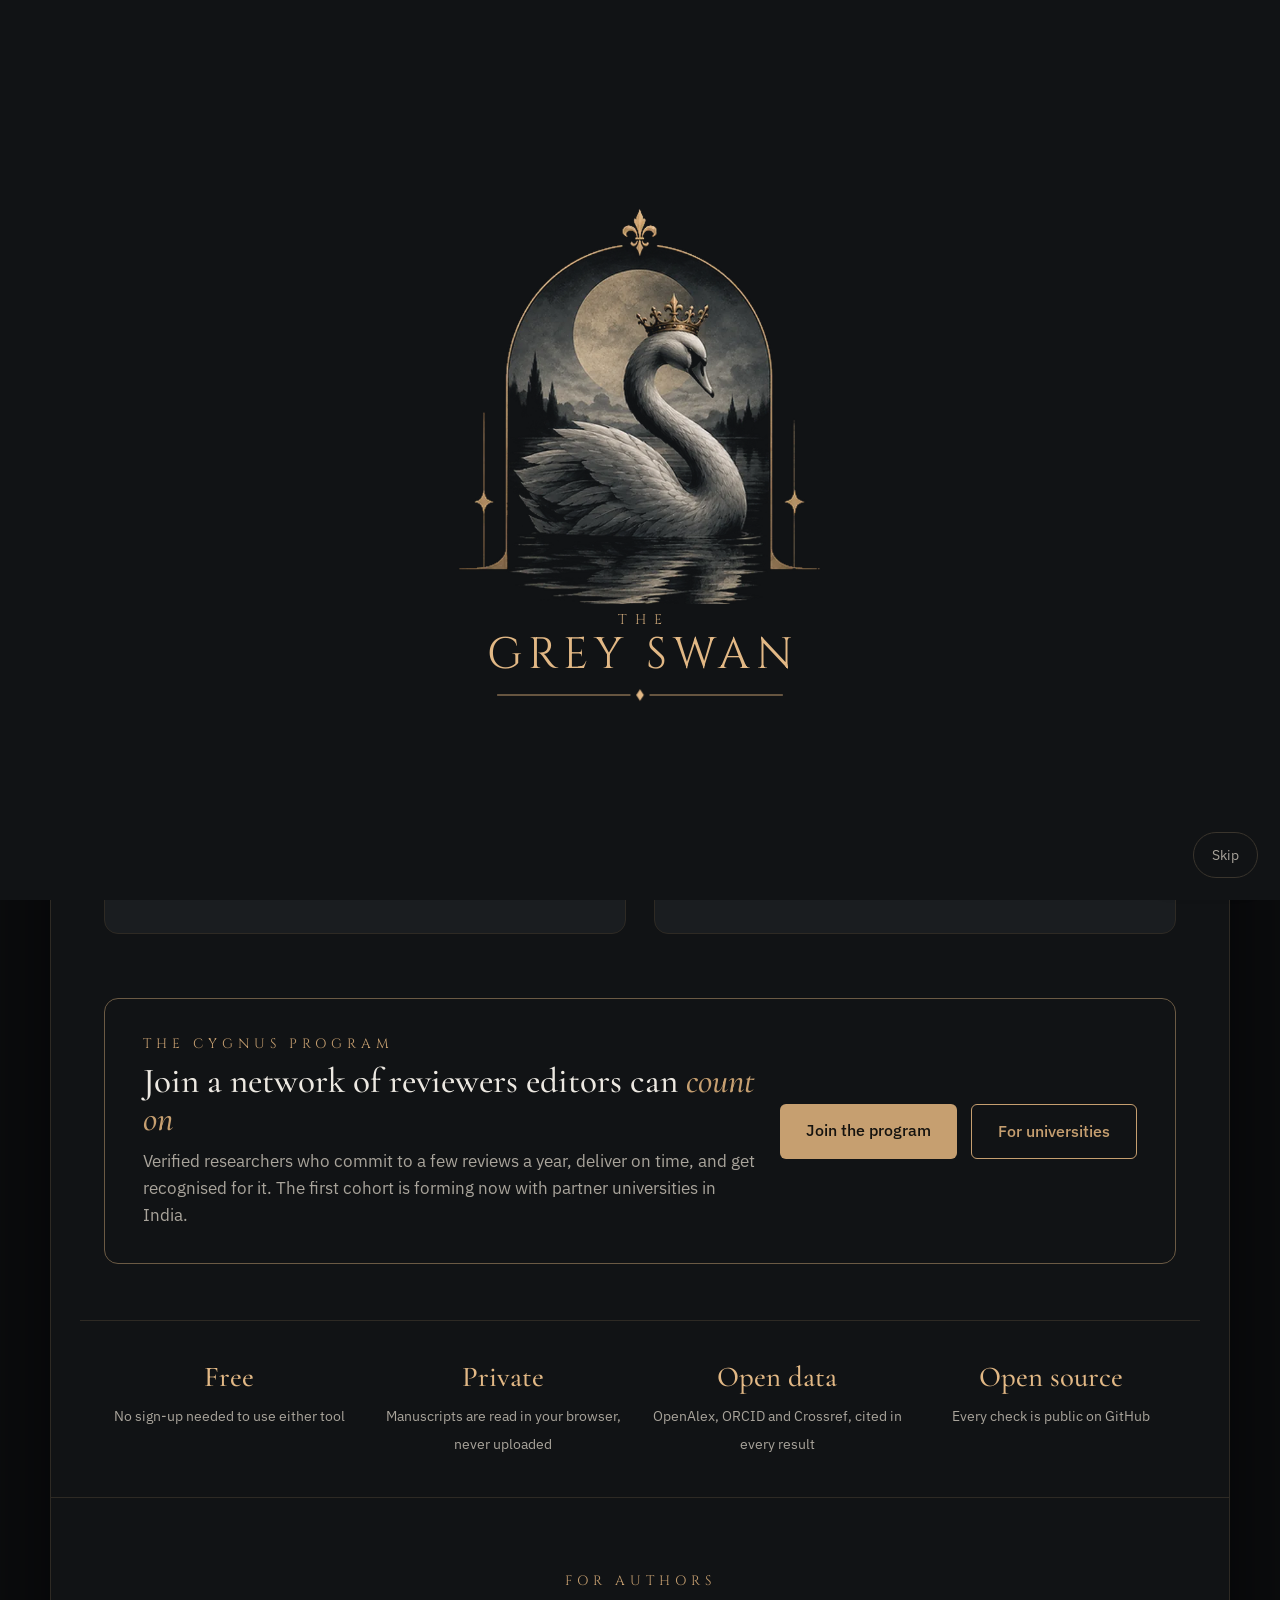
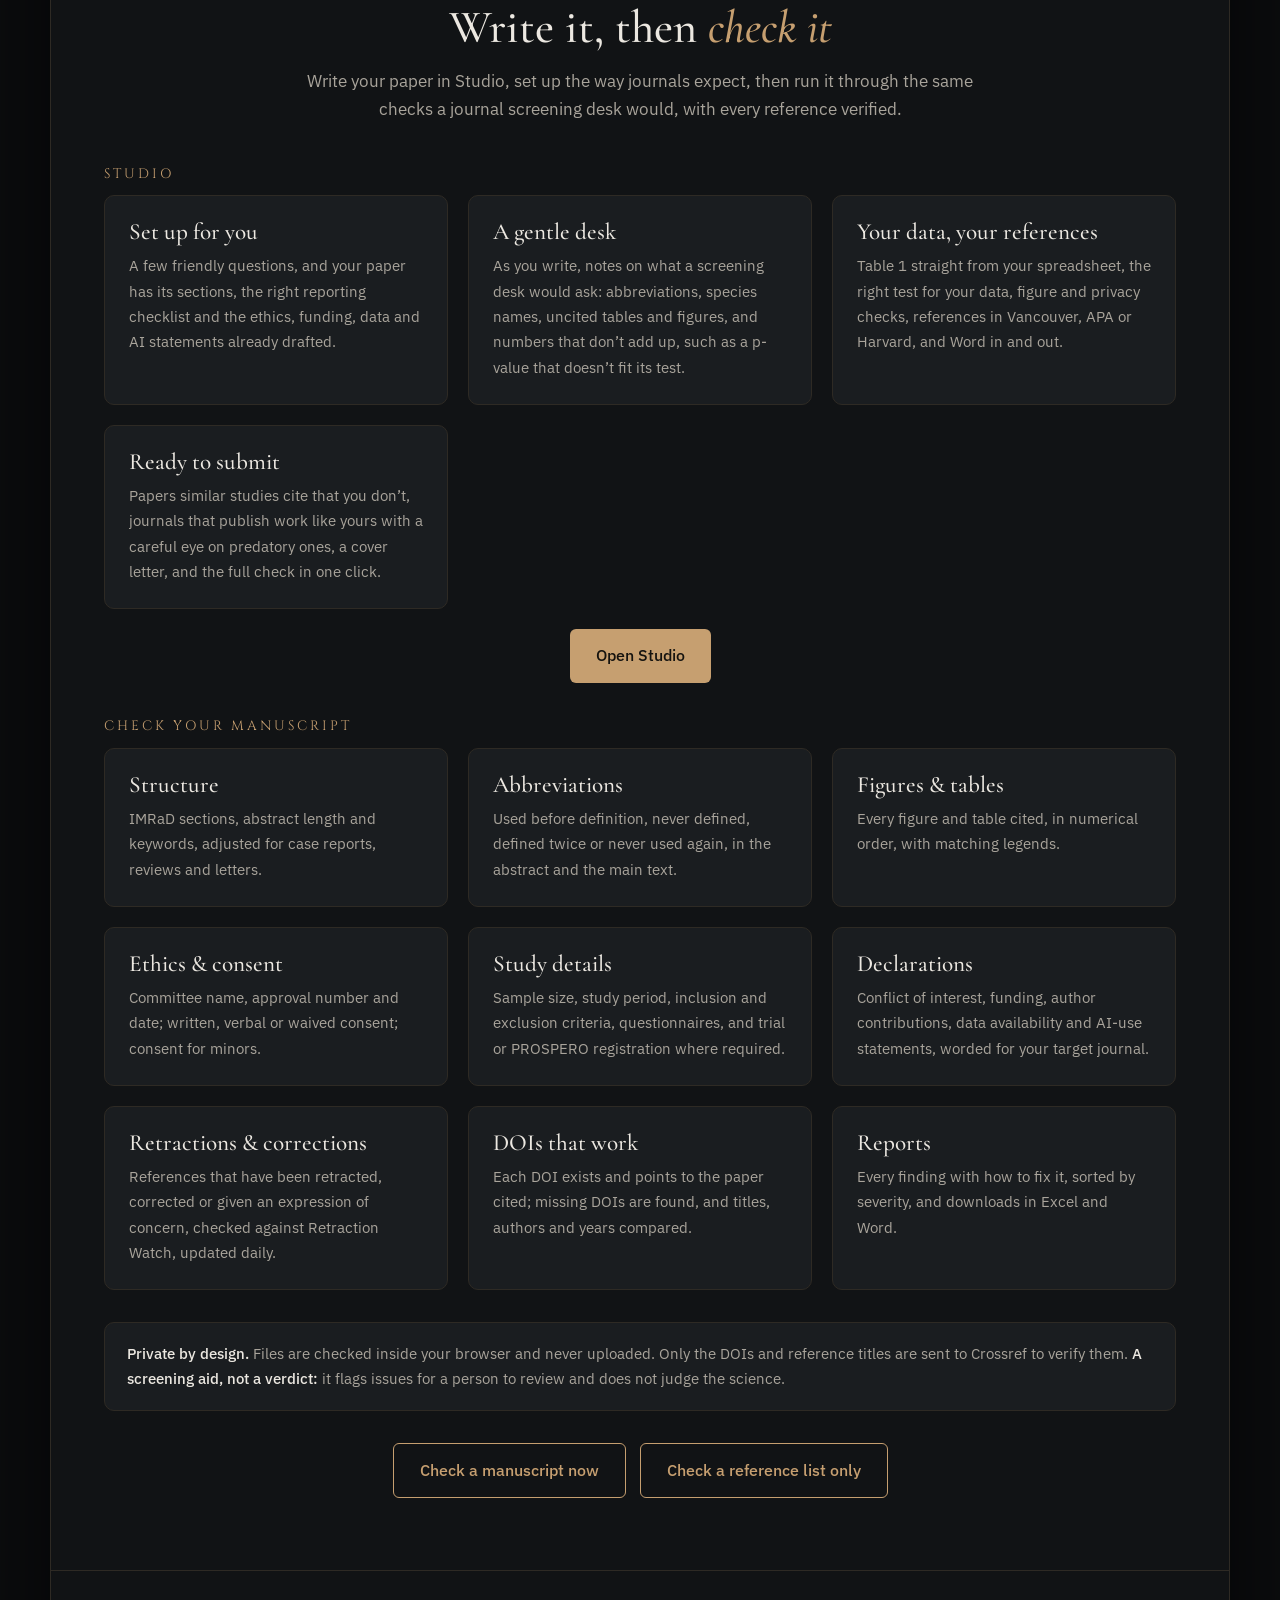
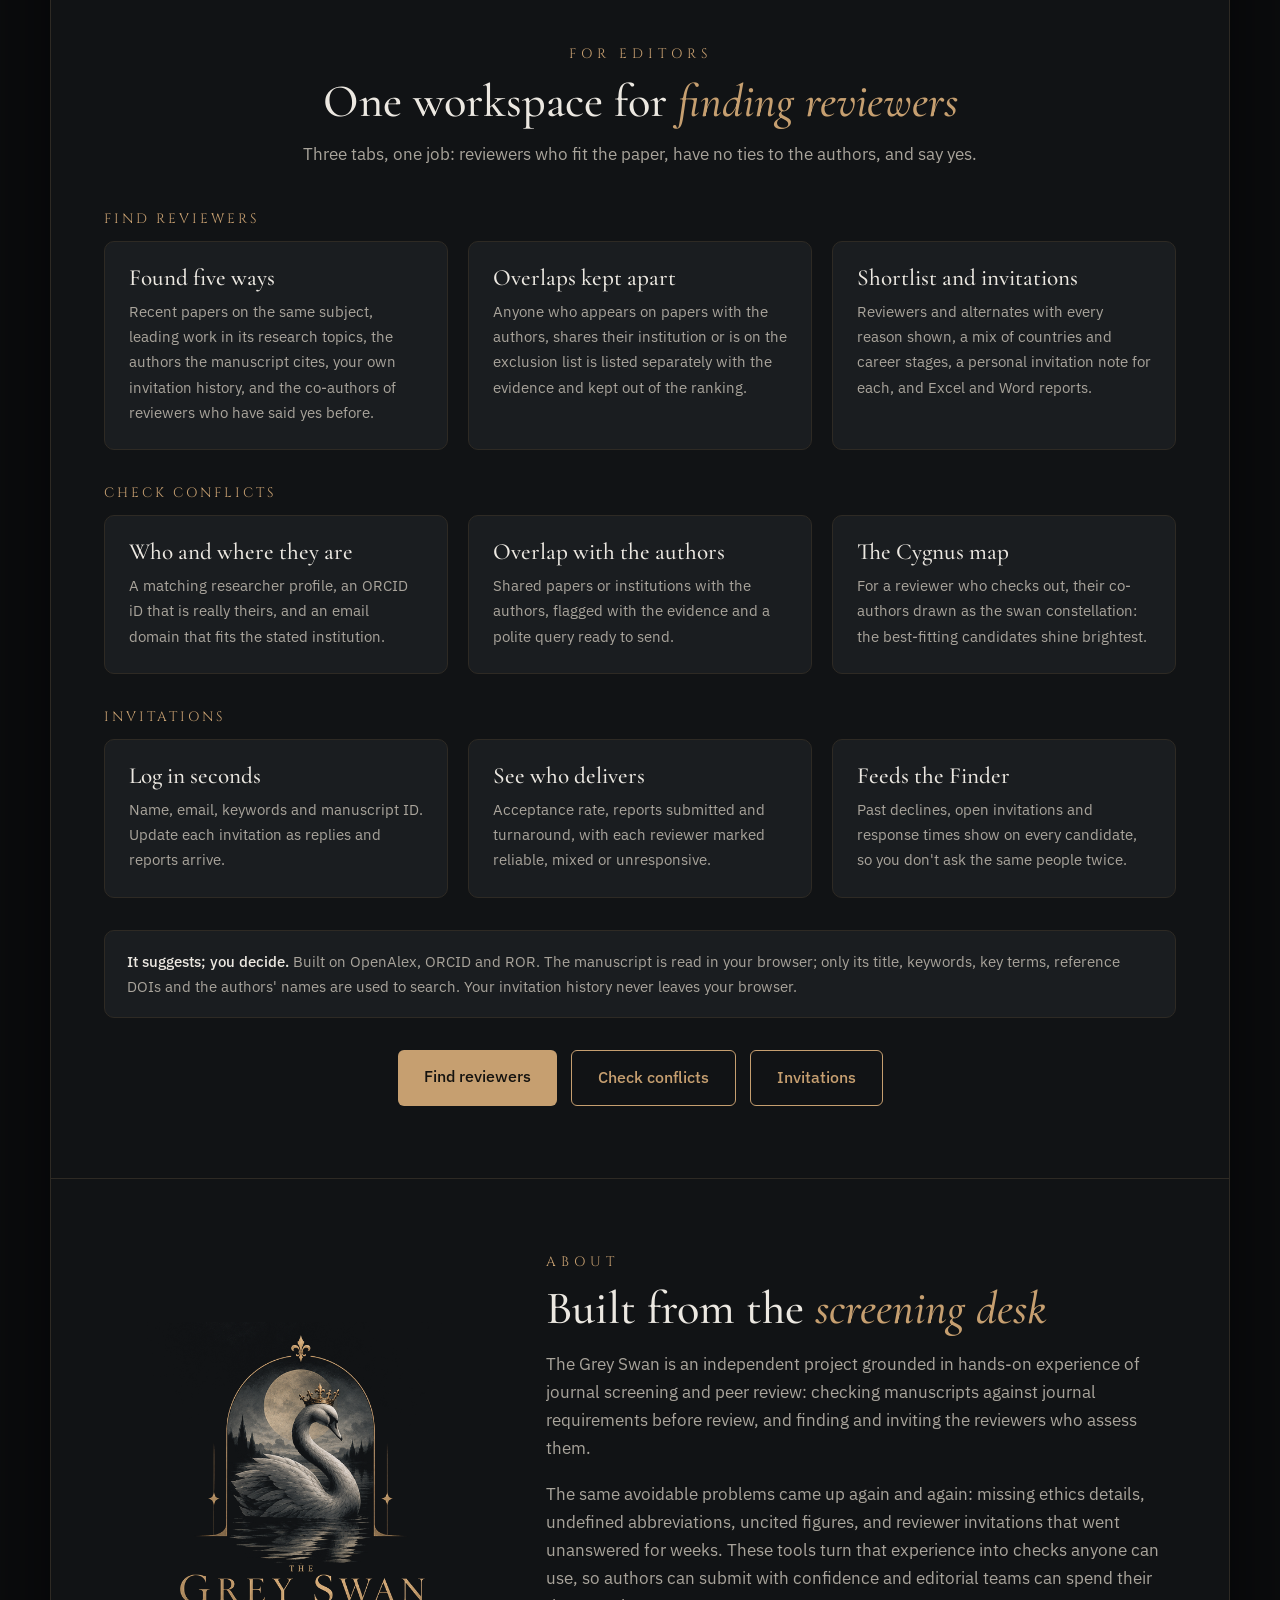
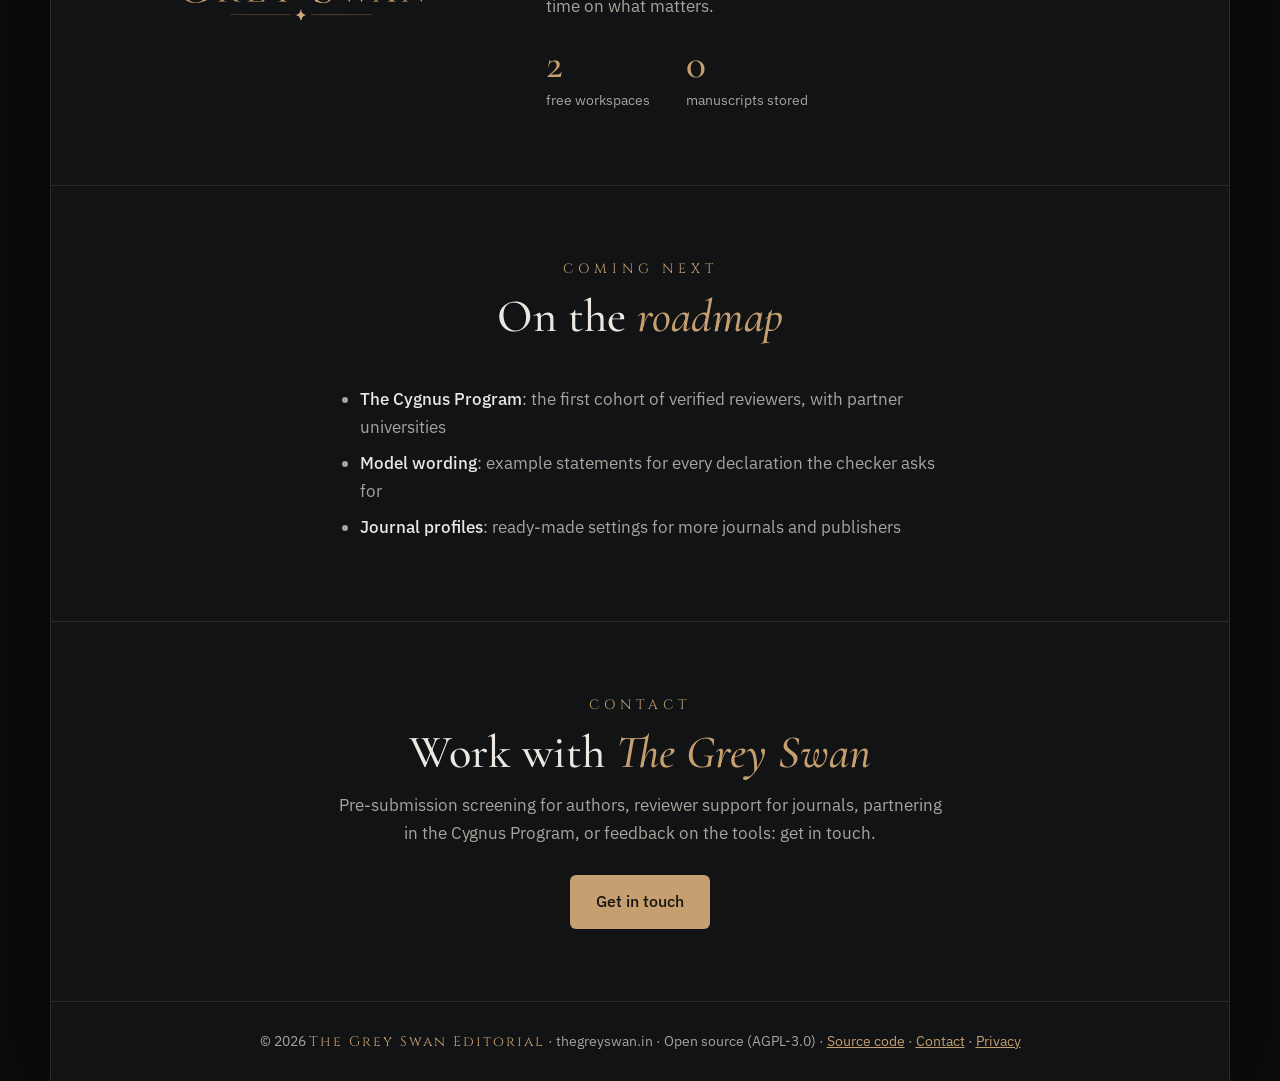
==== commit b436e614: "Add files via upload" ====
--- a/index.html
+++ b/index.html
@@ -366,7 +366,7 @@
         records, and a private record of who you've invited.</p>
       <ul>
         <li>Find reviewers: matched on real publications, not keywords</li>
-        <li>Check a person: identity and links to the authors</li>
+        <li>Check conflicts: links to the authors, and identity</li>
         <li>Invitations: who you invited and who replied, kept on your computer</li>
       </ul>
       <span class="btn btn-gold">Find reviewers →</span>
@@ -450,7 +450,7 @@
         <div class="card"><h3>Shortlist and invitations</h3><p>Reviewers and alternates with every reason shown, a mix of countries and career stages, a personal invitation note for each, and Excel and Word reports.</p></div>
       </div>
 
-      <h3 class="ws-head">Check a person</h3>
+      <h3 class="ws-head">Check conflicts</h3>
       <div class="grid">
         <div class="card"><h3>Who and where they are</h3><p>A matching researcher profile, an ORCID iD that is really theirs, and an email domain that fits the stated institution.</p></div>
         <div class="card"><h3>Overlap with the authors</h3><p>Shared papers or institutions with the authors, flagged with the evidence and a polite query ready to send.</p></div>
@@ -468,7 +468,7 @@
         invitation history never leaves your browser.</div>
       <div class="buttons" style="justify-content:center;margin-top:32px">
         <a class="btn btn-gold" href="reviewers/">Find reviewers</a>
-        <a class="btn btn-line" href="researchers/">Check a person</a>
+        <a class="btn btn-line" href="researchers/">Check conflicts</a>
         <a class="btn btn-line" href="tracker/">Invitations</a>
       </div>
     </div>
